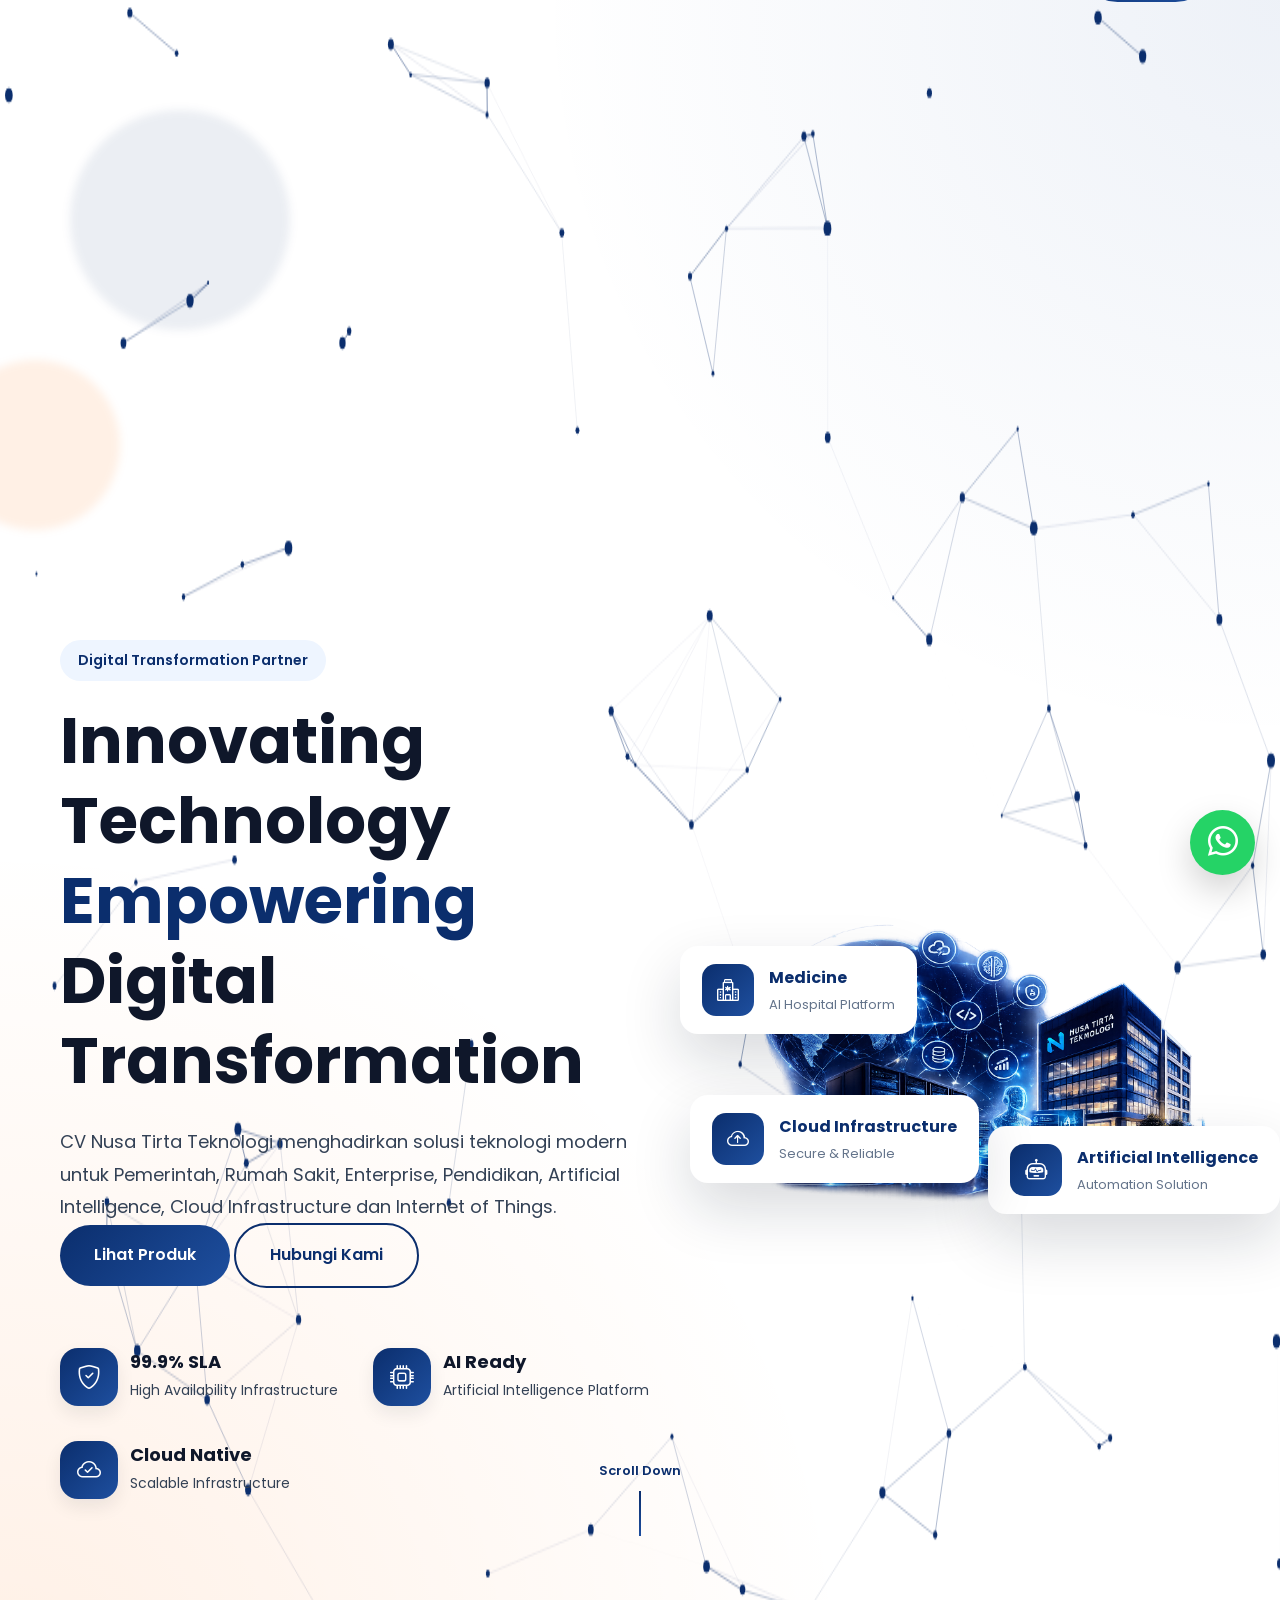
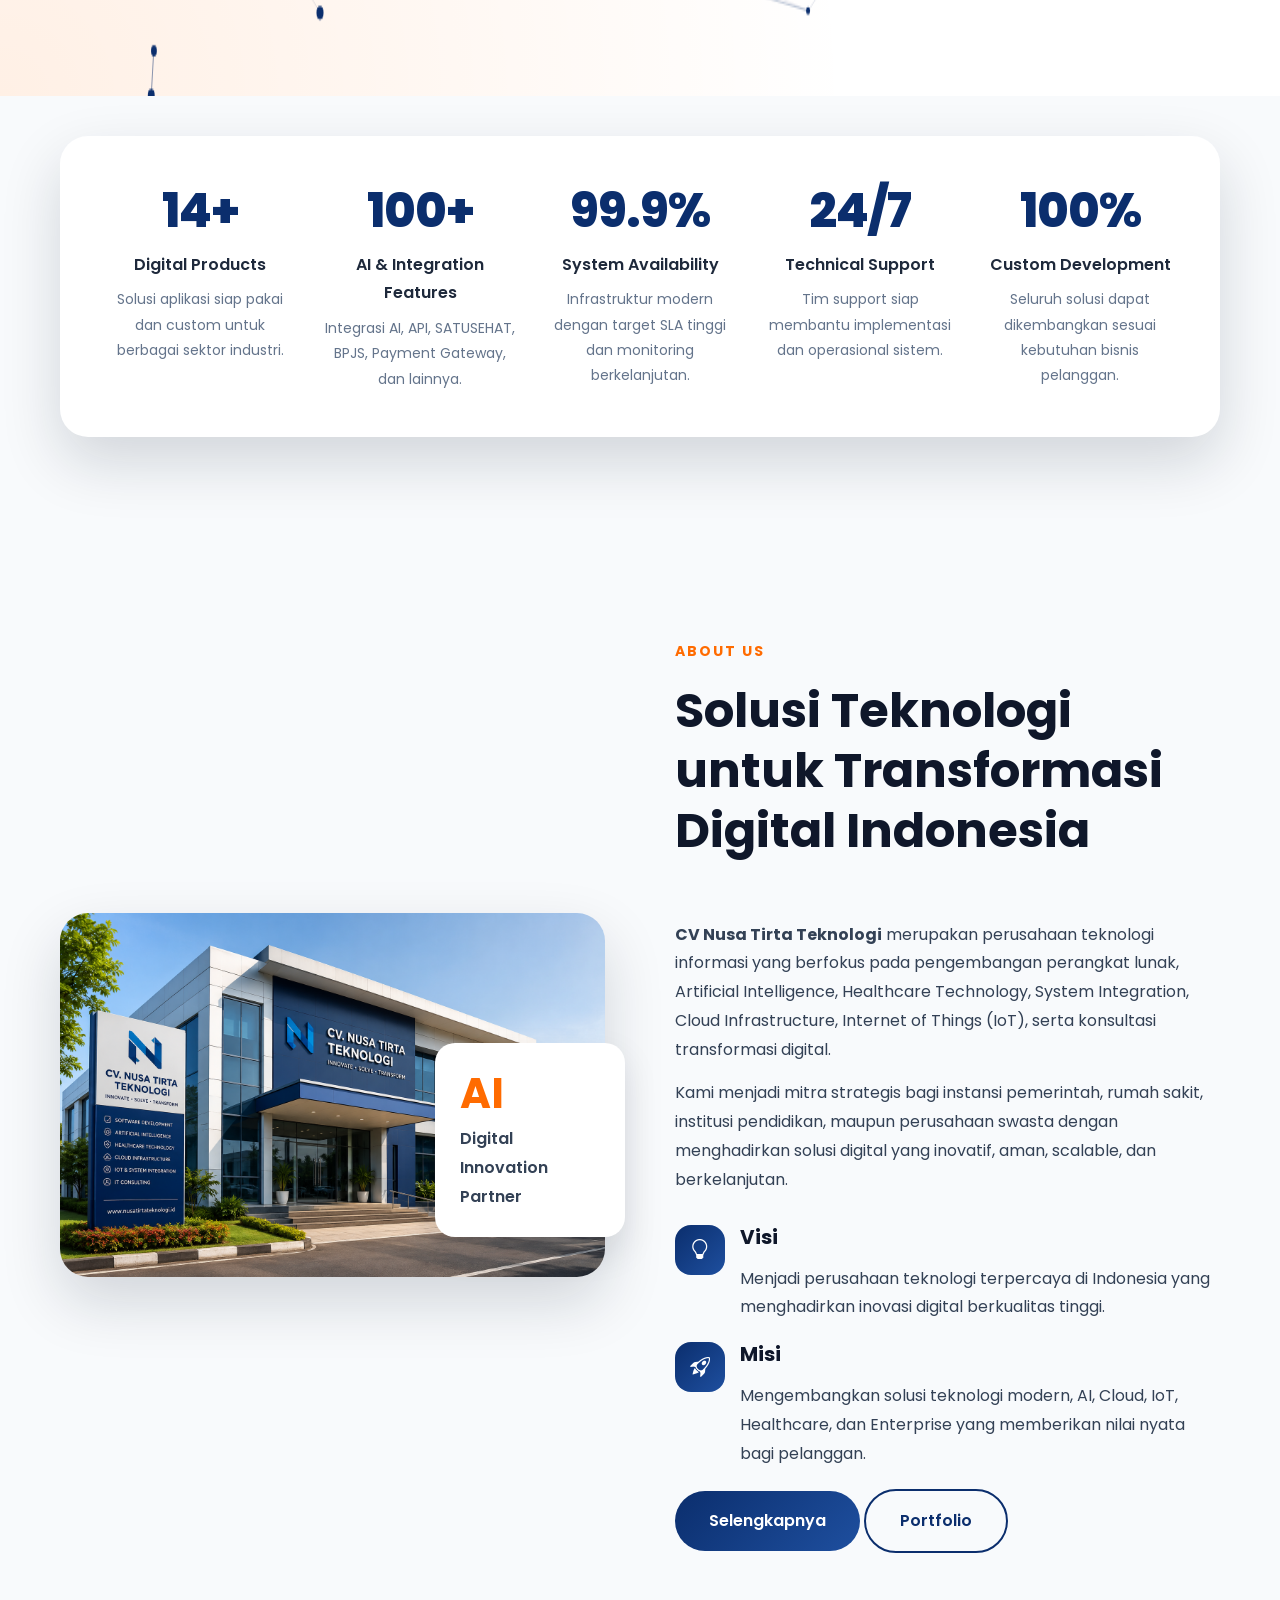
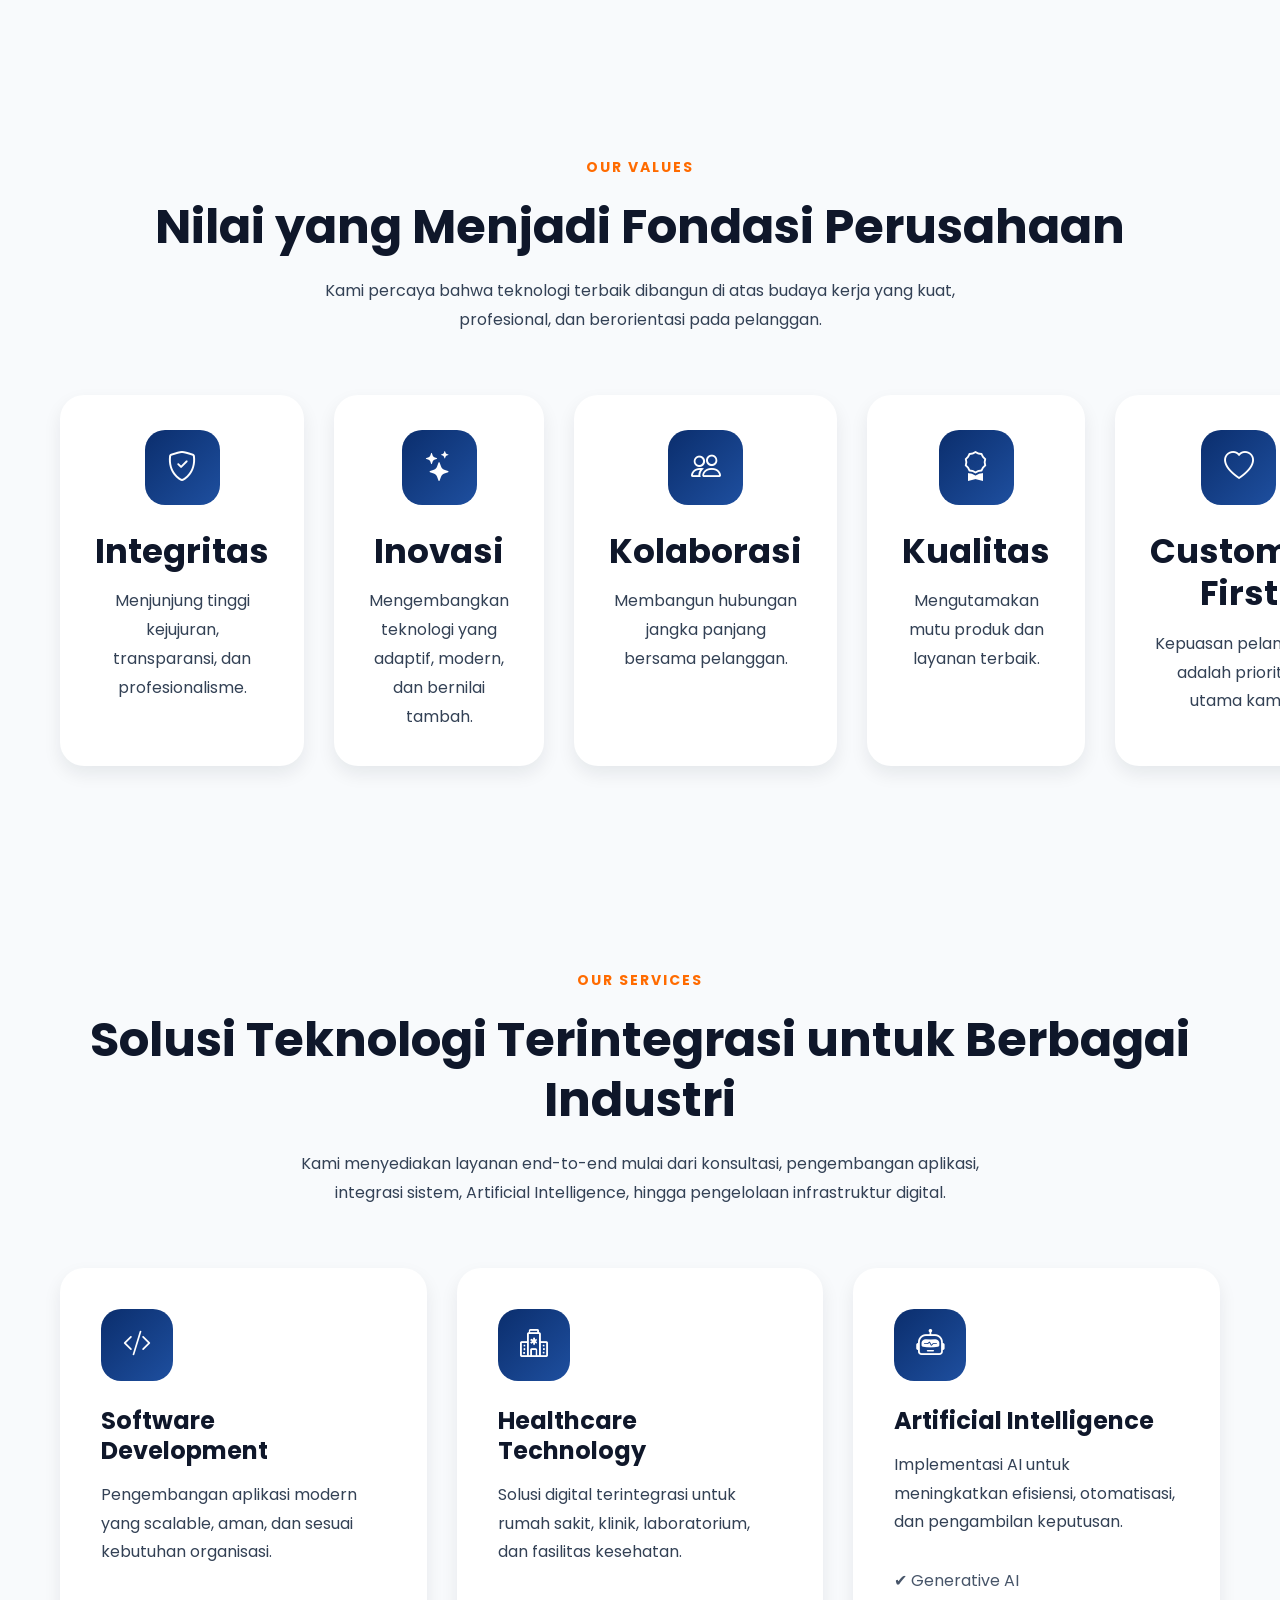
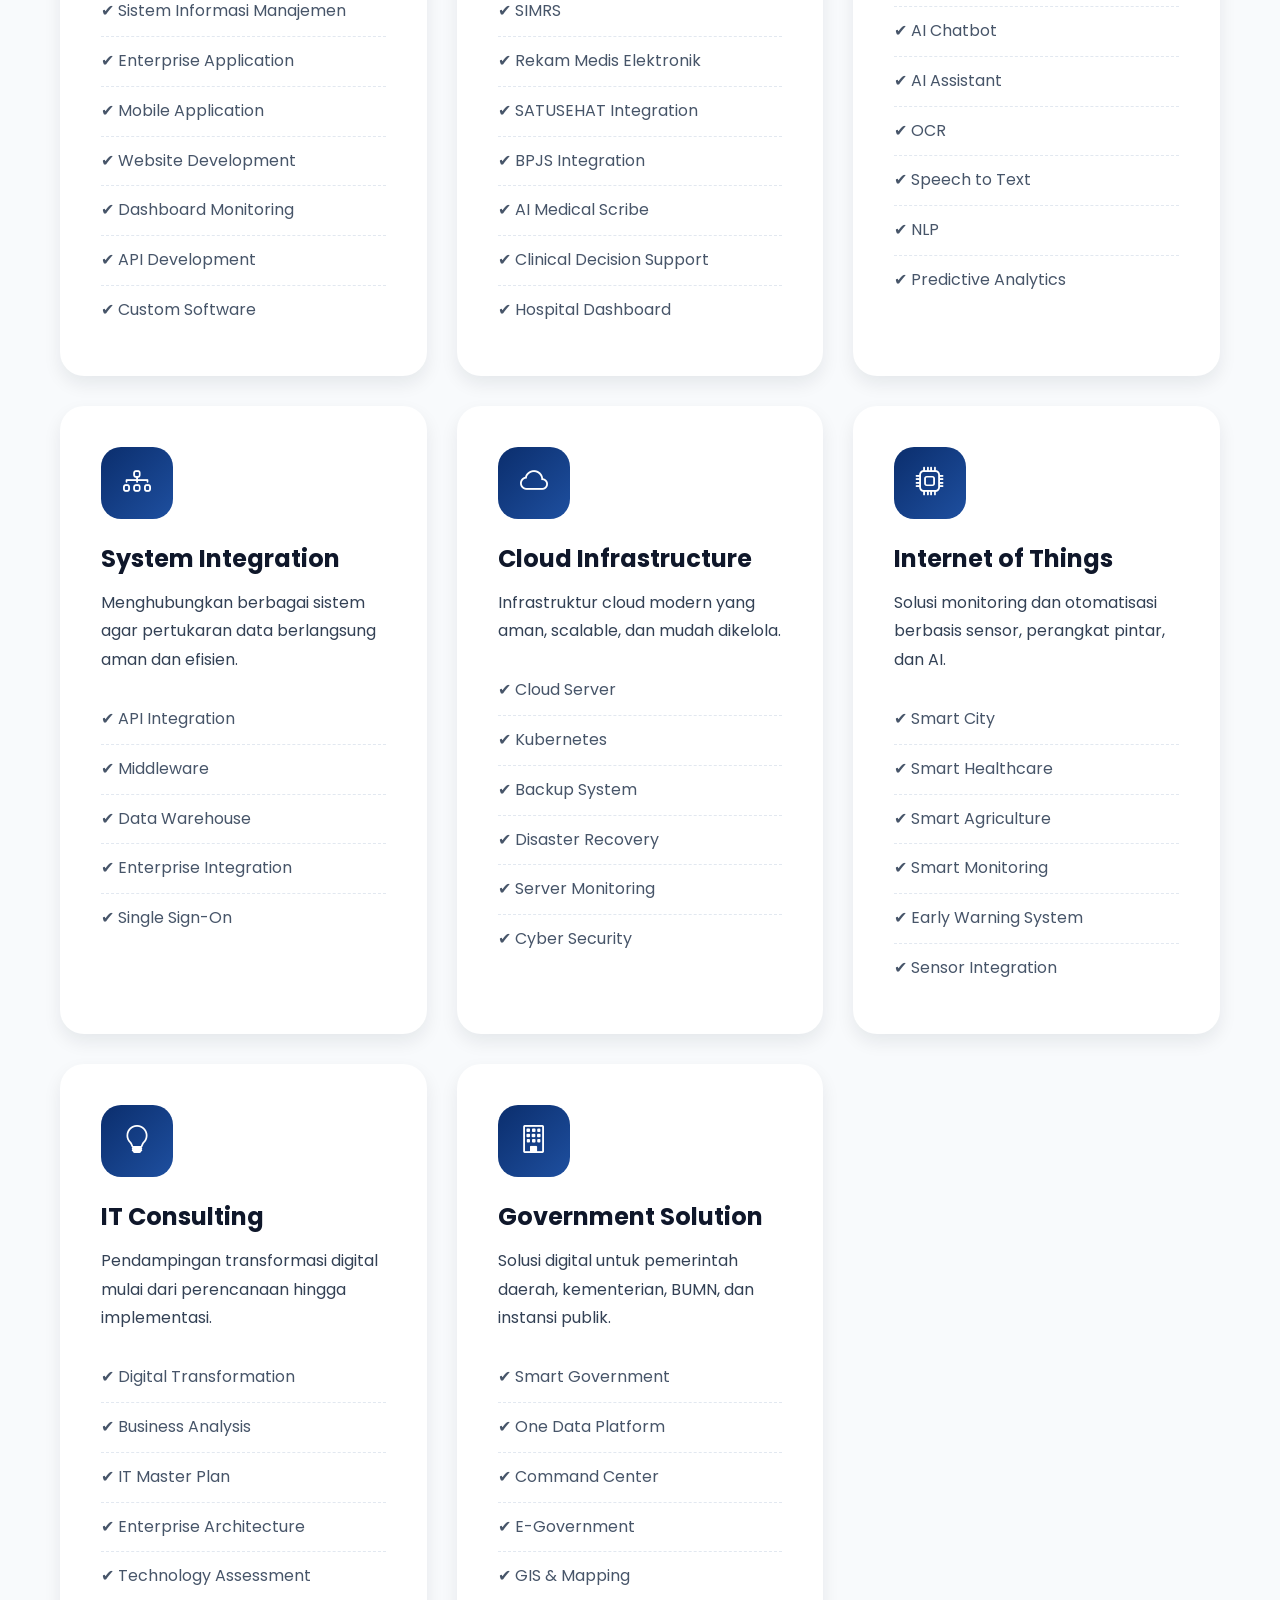
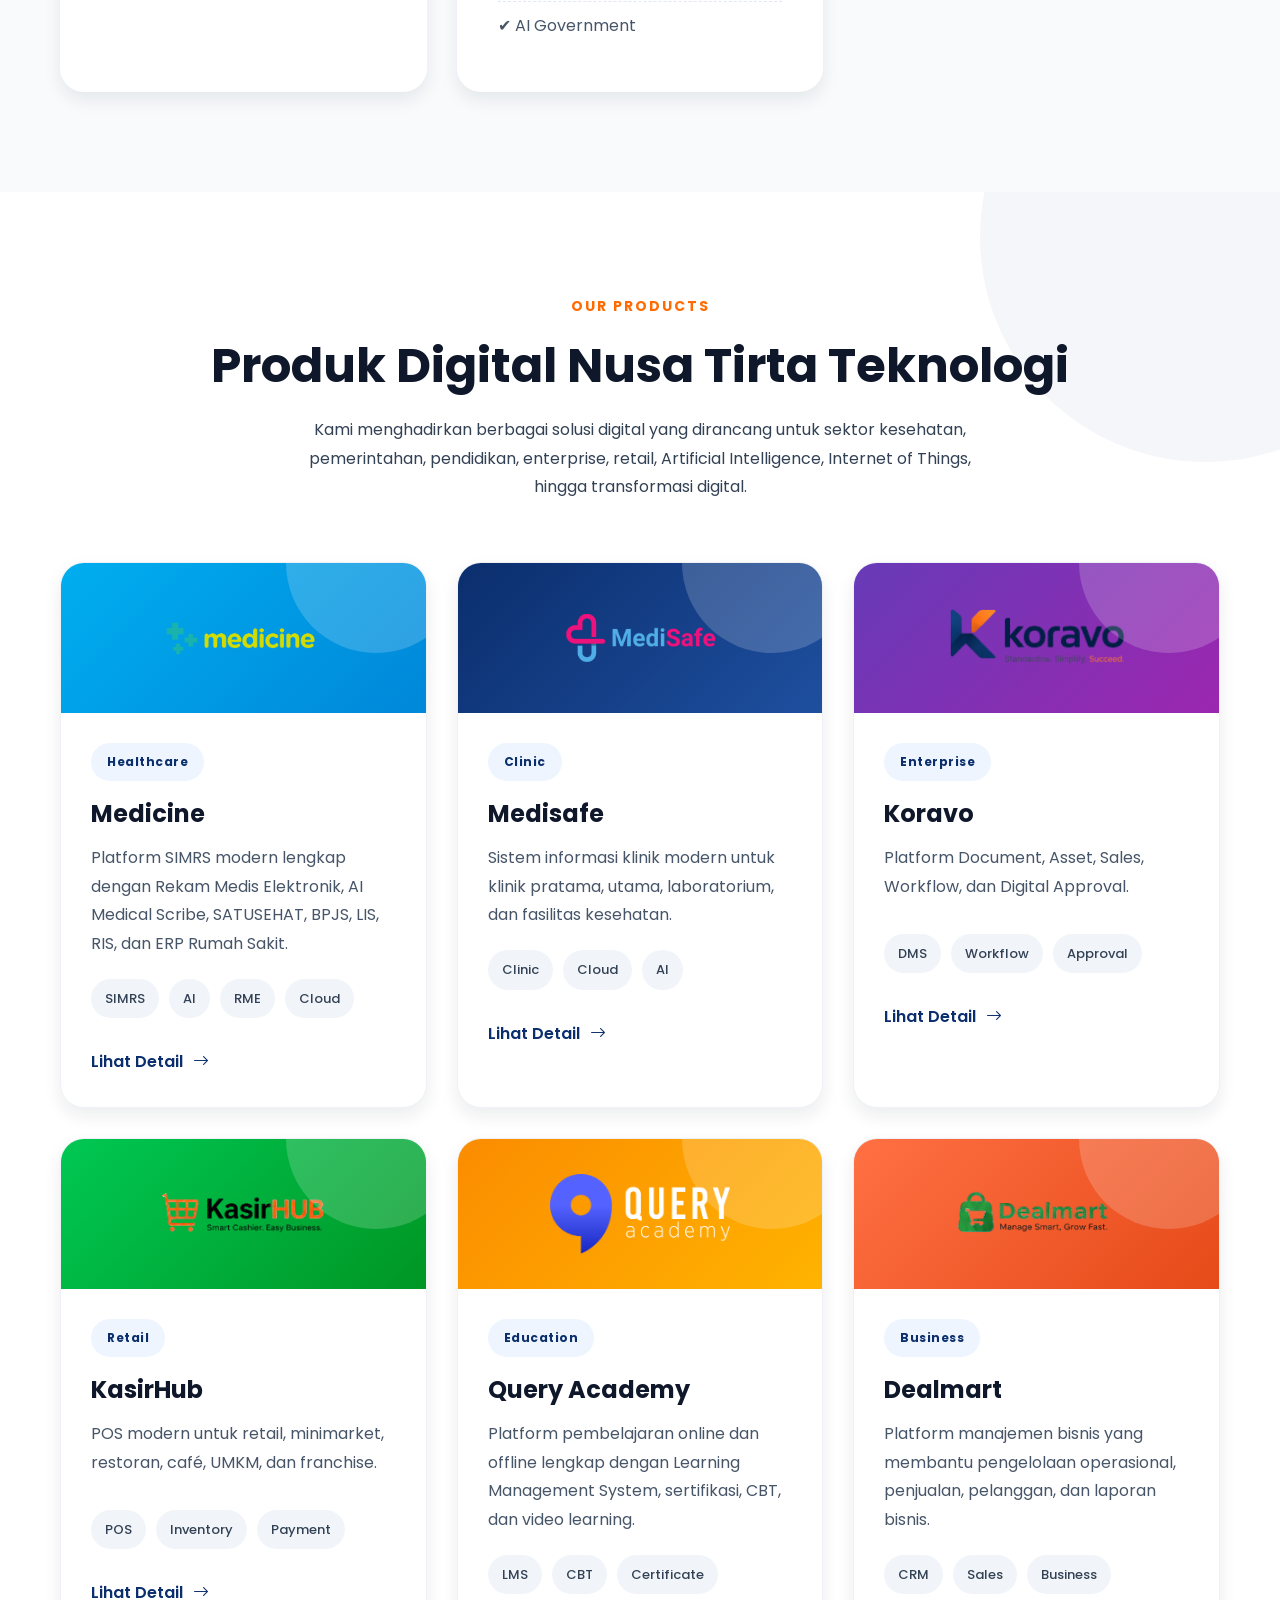
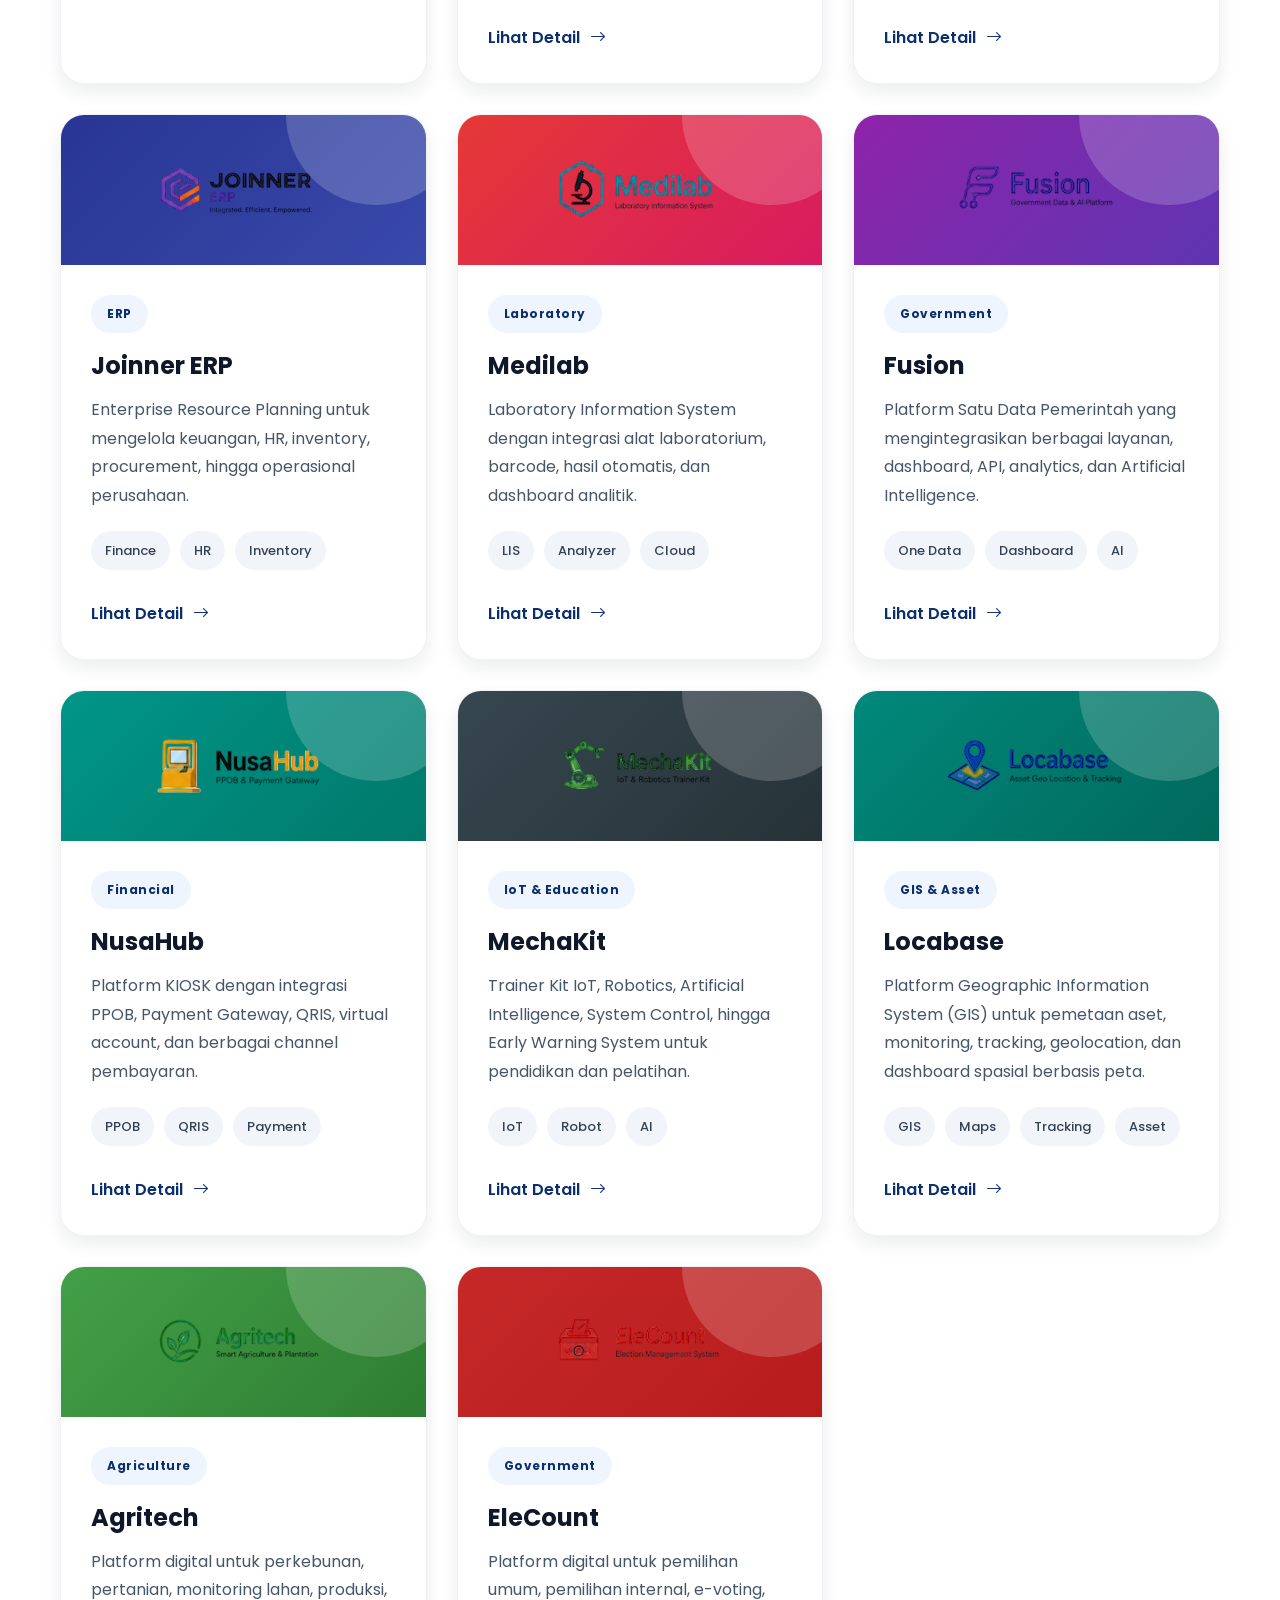
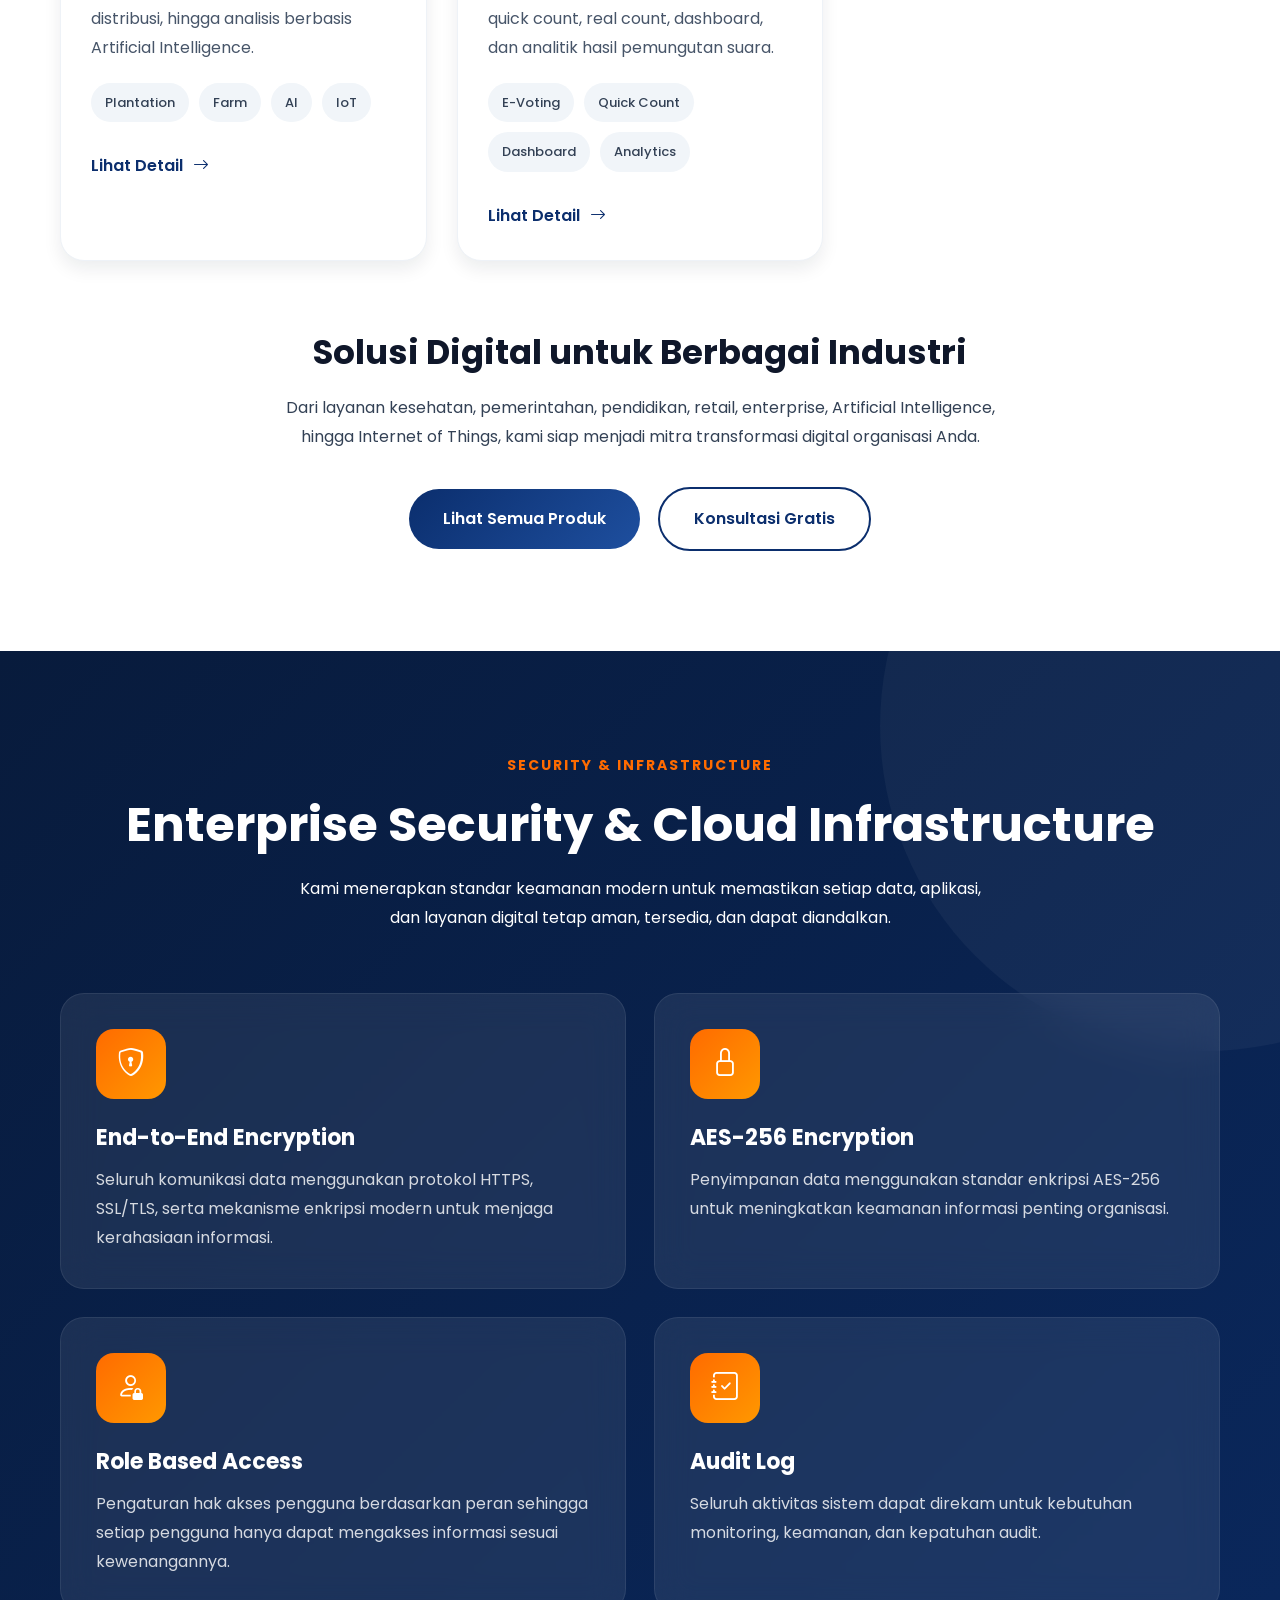
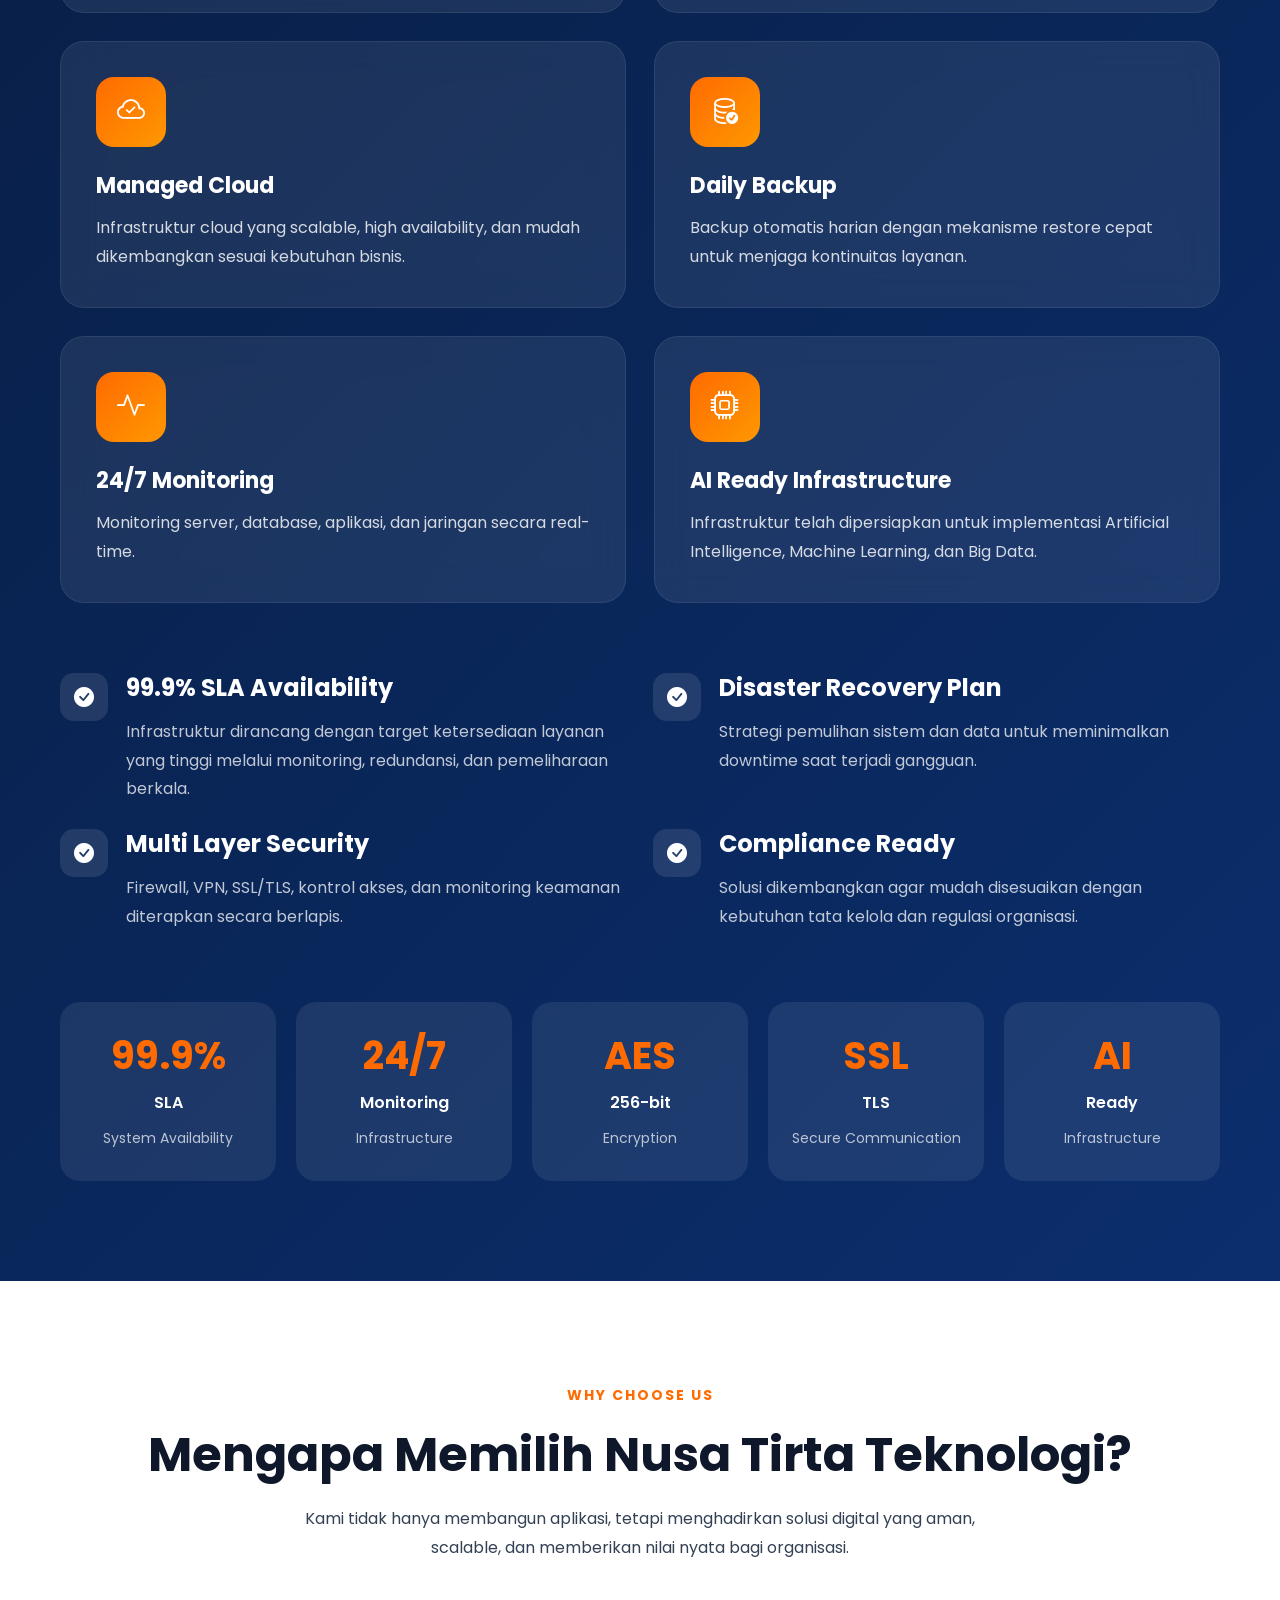
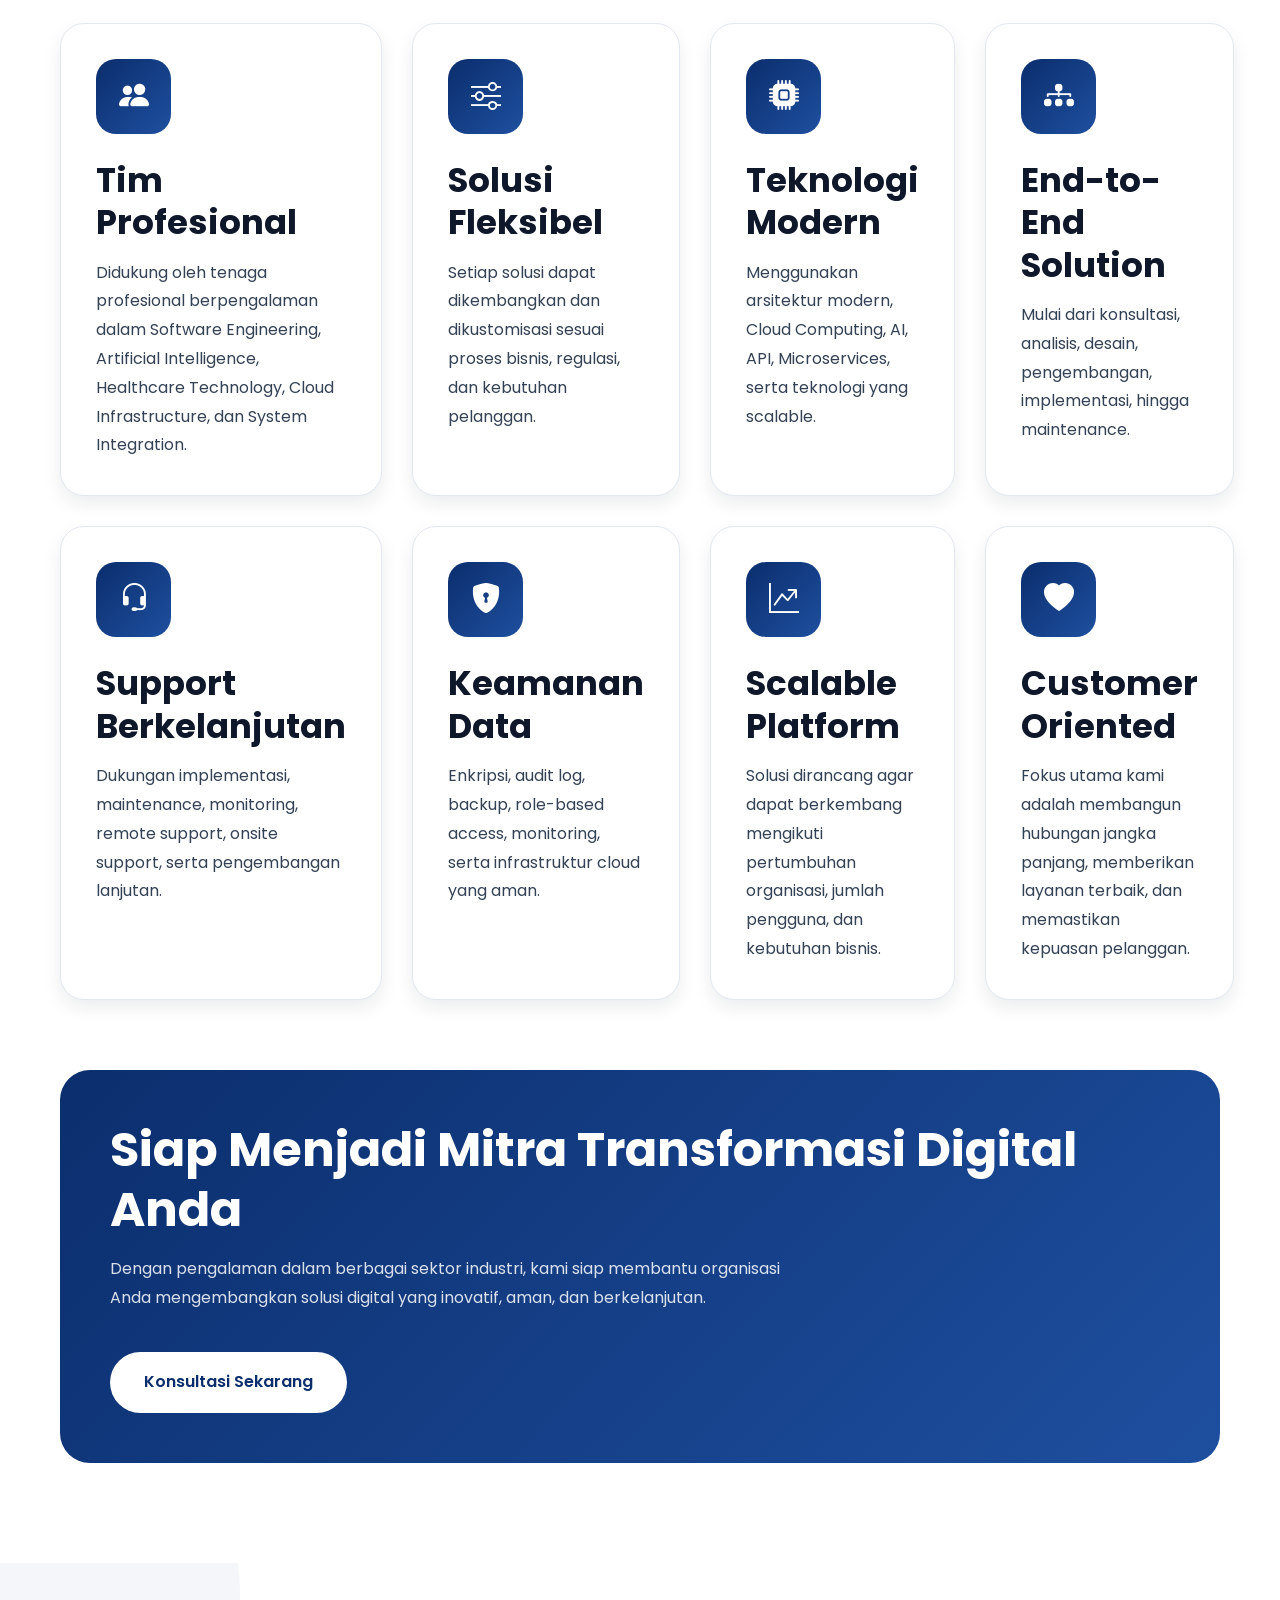
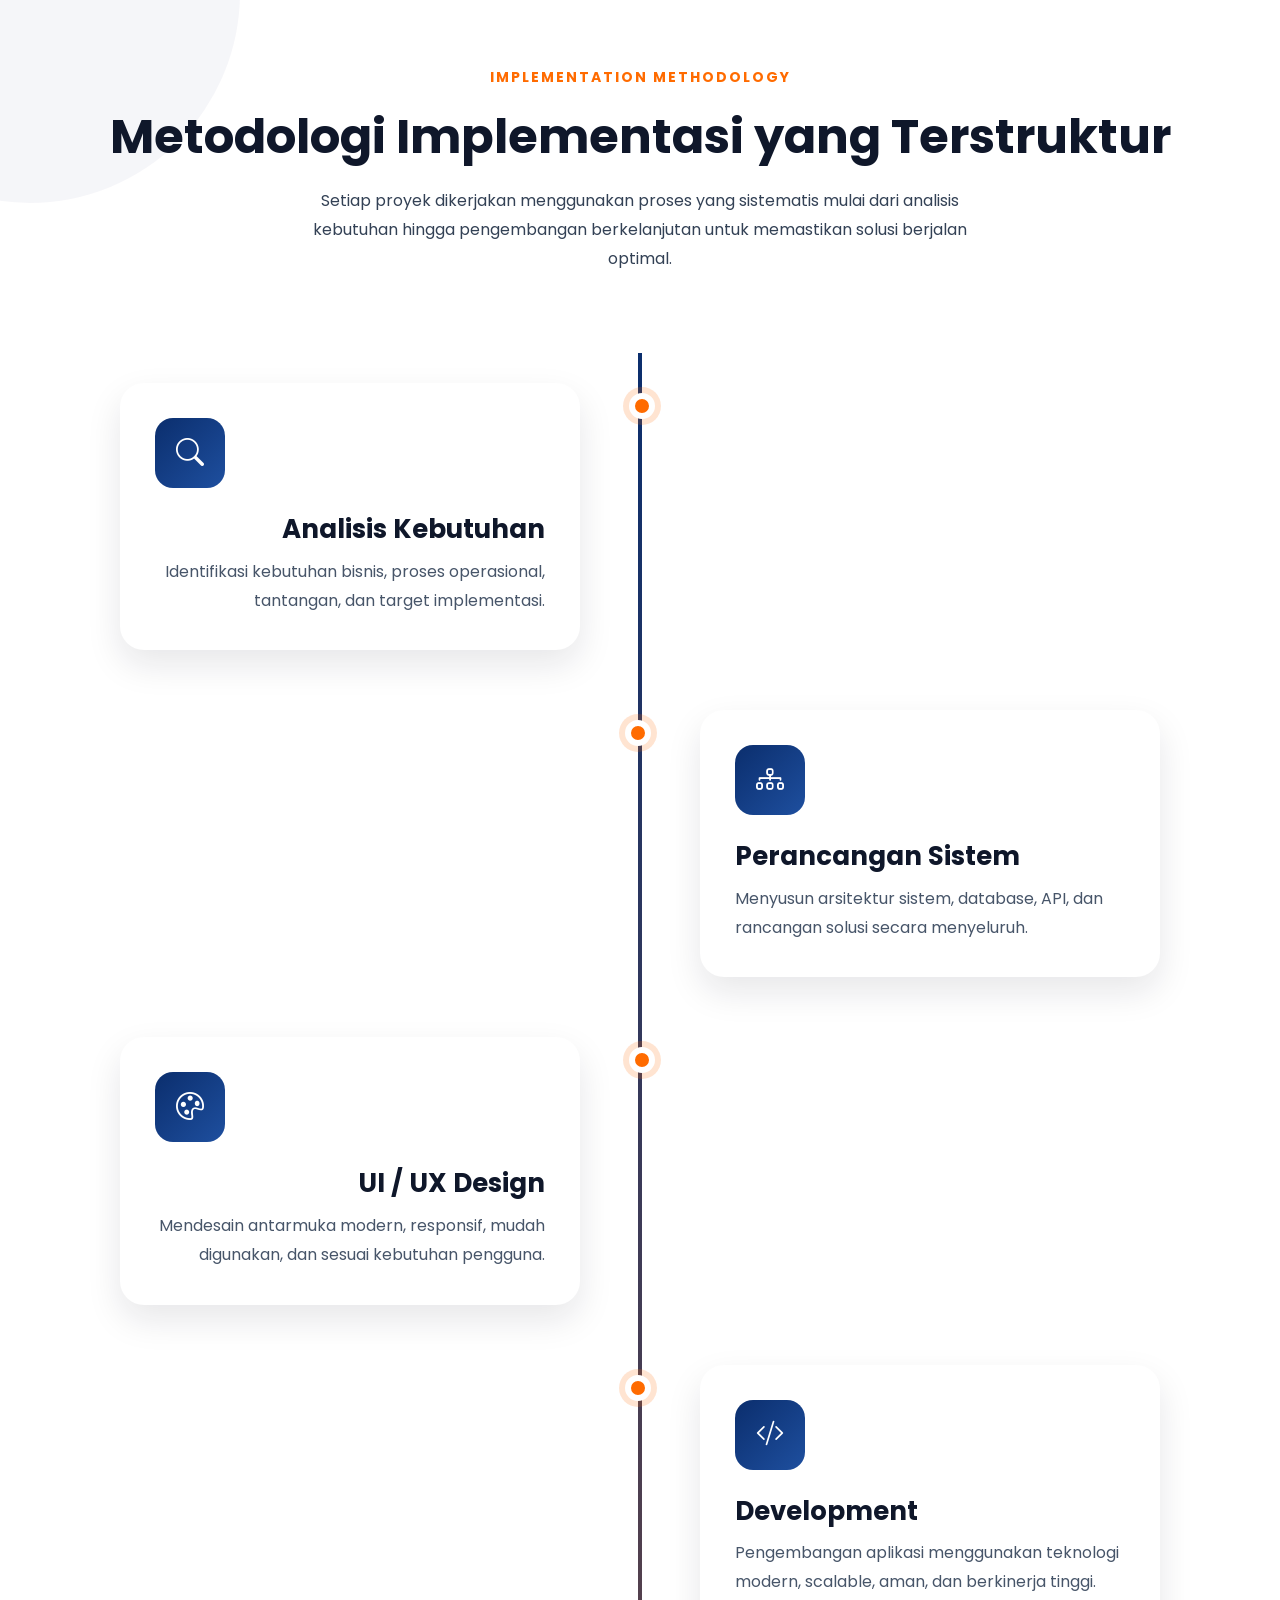
==== index.html @ 58580fde "welcome landing page" ====
<!DOCTYPE html>
<html lang="id">

<head>

    <meta charset="UTF-8">

    <meta
        name="viewport"
        content="width=device-width, initial-scale=1.0">

    <title>
        CV Nusa Tirta Teknologi | Innovating Technology, Empowering Digital Transformation
    </title>

    <meta
        name="description"
        content="CV Nusa Tirta Teknologi adalah perusahaan Software House Indonesia yang menyediakan solusi Software Development, Artificial Intelligence, Healthcare Technology, Government Solution, Cloud Infrastructure, IoT dan Digital Transformation.">

    <meta
        name="keywords"
        content="Software House Indonesia, AI, SIMRS, ERP, Website Development, Mobile App, Artificial Intelligence, SATUSEHAT, BPJS">

    <meta
        name="author"
        content="CV Nusa Tirta Teknologi">

    <link rel="icon"
        href="assets/img/logontt.png">

    <!-- Bootstrap Icons -->

    <link
        rel="stylesheet"
        href="https://cdn.jsdelivr.net/npm/bootstrap-icons@1.11.3/font/bootstrap-icons.min.css">

    <!-- CSS -->

    <link
        rel="stylesheet"
        href="assets/css/variables.css">

    <link
        rel="stylesheet"
        href="assets/css/style.css">

    <link
        rel="stylesheet"
        href="assets/css/responsive.css">

    <link
        rel="stylesheet"
        href="assets/css/animation.css">

</head>

<body>
    <!-- ======================================
LOADER
======================================= -->

<div id="loader">

    <div class="loader-wrapper">

        <img
            src="assets/img/logo.png"
            alt="Nusa Tirta Teknologi">

        <div class="loader-circle"></div>

    </div>

</div>
<!-- ======================================
HEADER
======================================= -->

<header class="header">

    <div class="container">

        <nav class="navbar">

            <a
                href="index.html"
                class="logo">

                <img
                    src="assets/img/logontt.png"
                    alt="Logo">

                <div class="logo-text">

                    <h3>Nusa Tirta Teknologi</h3>

                    <span>
                        Innovating Technology, Empowering Digital Transformation
                    </span>

                </div>

            </a>

            <ul class="nav-menu">

                <li><a href="index.html">Home</a></li>

                <li><a href="about.html">Tentang</a></li>

                <li><a href="services.html">Layanan</a></li>

                <li><a href="products.html">Produk</a></li>

                <li><a href="portfolio.html">Portfolio</a></li>

                <li><a href="legal.html">Legalitas</a></li>

                <li><a href="contact.html">Kontak</a></li>

            </ul>

            <div class="nav-action">

                <a
                    href="contact.html"
                    class="btn btn-primary">

                    Hubungi Kami

                </a>

            </div>

            <div class="menu-toggle">

                <i class="bi bi-list"></i>

            </div>

        </nav>

    </div>

</header>
<!-- ======================================
HERO
======================================= -->

<section class="hero">

    <canvas id="particles"></canvas>

    <div class="shape shape-1"></div>

    <div class="shape shape-2"></div>

    <div class="shape shape-3"></div>

    <div class="container">

        <div class="hero-wrapper">

            <!-- Left -->

            <div class="hero-content reveal">

                <span class="badge">

                    Digital Transformation Partner

                </span>

                <h1>

                    Innovating Technology

                    <span>

                        Empowering

                    </span>

                    Digital Transformation

                </h1>

                <p>

                    CV Nusa Tirta Teknologi menghadirkan solusi teknologi
                    modern untuk Pemerintah, Rumah Sakit, Enterprise,
                    Pendidikan, Artificial Intelligence,
                    Cloud Infrastructure dan Internet of Things.

                </p>

                <div class="hero-buttons">

                    <a
                        href="products.html"
                        class="btn btn-primary">

                        Lihat Produk

                    </a>

                    <a
                        href="contact.html"
                        class="btn btn-outline">

                        Hubungi Kami

                    </a>

                </div>                <div class="hero-trust">

                    <div class="trust-item">

                        <div class="trust-icon">

                            <i class="bi bi-shield-check"></i>

                        </div>

                        <div class="trust-text">

                            <h4>99.9% SLA</h4>

                            <p>High Availability Infrastructure</p>

                        </div>

                    </div>

                    <div class="trust-item">

                        <div class="trust-icon">

                            <i class="bi bi-cpu"></i>

                        </div>

                        <div class="trust-text">

                            <h4>AI Ready</h4>

                            <p>Artificial Intelligence Platform</p>

                        </div>

                    </div>

                    <div class="trust-item">

                        <div class="trust-icon">

                            <i class="bi bi-cloud-check"></i>

                        </div>

                        <div class="trust-text">

                            <h4>Cloud Native</h4>

                            <p>Scalable Infrastructure</p>

                        </div>

                    </div>

                </div>

            </div>            <!-- Right -->

            <div class="hero-image reveal delay-2">

                <img
                    src="assets/img/hero/hero.png"
                    alt="Nusa Tirta Teknologi">

                <!-- Floating Card -->

                <div class="hero-card card-1">

                    <i class="bi bi-hospital"></i>

                    <div>

                        <strong>Medicine</strong>

                        <span>AI Hospital Platform</span>

                    </div>

                </div>

                <div class="hero-card card-2">

                    <i class="bi bi-robot"></i>

                    <div>

                        <strong>Artificial Intelligence</strong>

                        <span>Automation Solution</span>

                    </div>

                </div>

                <div class="hero-card card-3">

                    <i class="bi bi-cloud-arrow-up"></i>

                    <div>

                        <strong>Cloud Infrastructure</strong>

                        <span>Secure & Reliable</span>

                    </div>

                </div>

            </div>

        </div>

    </div>    <div class="scroll-down">

        <span>

            Scroll Down

        </span>

        <div class="scroll-line"></div>

    </div>

</section>
<!-- ======================================
STATISTICS
======================================= -->

<section class="stats">

    <div class="container">

        <div class="stats-wrapper">

            <div class="stat-item reveal">

                <h2
                    data-counter="14"
                    data-suffix="+">

                    0

                </h2>

                <span>Digital Products</span>

                <p>
                    Solusi aplikasi siap pakai dan custom untuk berbagai sektor industri.
                </p>

            </div>

            <div class="stat-item reveal delay-1">

                <h2
                    data-counter="100"
                    data-suffix="+">

                    0

                </h2>

                <span>AI & Integration Features</span>

                <p>
                    Integrasi AI, API, SATUSEHAT, BPJS, Payment Gateway, dan lainnya.
                </p>

            </div>

            <div class="stat-item reveal delay-2">

                <h2
                    data-counter="99.9"
                    data-suffix="%">

                    0

                </h2>

                <span>System Availability</span>

                <p>
                    Infrastruktur modern dengan target SLA tinggi dan monitoring berkelanjutan.
                </p>

            </div>

            <div class="stat-item reveal delay-3">

                <h2
                    data-counter="24"
                    data-suffix="/7">

                    0

                </h2>

                <span>Technical Support</span>

                <p>
                    Tim support siap membantu implementasi dan operasional sistem.
                </p>

            </div>

            <div class="stat-item reveal delay-4">

                <h2
                    data-counter="100"
                    data-suffix="%">

                    0

                </h2>

                <span>Custom Development</span>

                <p>
                    Seluruh solusi dapat dikembangkan sesuai kebutuhan bisnis pelanggan.
                </p>

            </div>

        </div>

    </div>

</section>
<!-- ======================================
ABOUT
======================================= -->

<section
    class="about"
    id="about">

    <div class="container">

        <div class="about-wrapper">

            <!-- ======================
                IMAGE
            ======================= -->

            <div class="about-image reveal">

                <img
                    src="assets/img/office/company.png"
                    alt="CV Nusa Tirta Teknologi">

                <div class="experience-box">

                    <h2>

                        AI

                    </h2>

                    <span>

                        Digital Innovation
                        Partner

                    </span>

                </div>

            </div>

            <!-- ======================
                CONTENT
            ======================= -->

            <div class="about-content reveal delay-2">

                <div class="section-title">

                    <span>

                        ABOUT US

                    </span>

                    <h2>

                        Solusi Teknologi
                        untuk Transformasi
                        Digital Indonesia

                    </h2>

                </div>

                <p>

                    <strong>CV Nusa Tirta Teknologi</strong>
                    merupakan perusahaan teknologi informasi
                    yang berfokus pada pengembangan perangkat
                    lunak, Artificial Intelligence,
                    Healthcare Technology,
                    System Integration,
                    Cloud Infrastructure,
                    Internet of Things (IoT),
                    serta konsultasi transformasi digital.

                </p>

                <p>

                    Kami menjadi mitra strategis bagi
                    instansi pemerintah,
                    rumah sakit,
                    institusi pendidikan,
                    maupun perusahaan swasta
                    dengan menghadirkan solusi
                    digital yang inovatif,
                    aman,
                    scalable,
                    dan berkelanjutan.

                </p>

                <ul>

                    <li>

                        <div class="about-icon">

                            <i class="bi bi-lightbulb"></i>

                        </div>

                        <div class="about-text">

                            <h4>

                                Visi

                            </h4>

                            <p>

                                Menjadi perusahaan teknologi
                                terpercaya di Indonesia yang
                                menghadirkan inovasi digital
                                berkualitas tinggi.

                            </p>

                        </div>

                    </li>

                    <li>

                        <div class="about-icon">

                            <i class="bi bi-rocket-takeoff"></i>

                        </div>

                        <div class="about-text">

                            <h4>

                                Misi

                            </h4>

                            <p>

                                Mengembangkan solusi teknologi
                                modern,
                                AI,
                                Cloud,
                                IoT,
                                Healthcare,
                                dan Enterprise
                                yang memberikan nilai nyata
                                bagi pelanggan.

                            </p>

                        </div>

                    </li>

                </ul>

                <div class="hero-buttons">

                    <a
                        href="about.html"
                        class="btn btn-primary">

                        Selengkapnya

                    </a>

                    <a
                        href="portfolio.html"
                        class="btn btn-outline">

                        Portfolio

                    </a>

                </div>

            </div>

        </div>

    </div>

</section>
<!-- ======================================
VALUES
======================================= -->

<section class="values">

    <div class="container">

        <div class="section-title text-center">

            <span>

                OUR VALUES

            </span>

            <h2>

                Nilai yang Menjadi
                Fondasi Perusahaan

            </h2>

            <p>

                Kami percaya bahwa teknologi terbaik
                dibangun di atas budaya kerja yang kuat,
                profesional,
                dan berorientasi pada pelanggan.

            </p>

        </div>

        <div class="grid grid-5">

            <div class="value-card reveal">

                <div class="value-icon">

                    <i class="bi bi-shield-check"></i>

                </div>

                <h3>

                    Integritas

                </h3>

                <p>

                    Menjunjung tinggi
                    kejujuran,
                    transparansi,
                    dan profesionalisme.

                </p>

            </div>

            <div class="value-card reveal delay-1">

                <div class="value-icon">

                    <i class="bi bi-stars"></i>

                </div>

                <h3>

                    Inovasi

                </h3>

                <p>

                    Mengembangkan teknologi
                    yang adaptif,
                    modern,
                    dan bernilai tambah.

                </p>

            </div>

            <div class="value-card reveal delay-2">

                <div class="value-icon">

                    <i class="bi bi-people"></i>

                </div>

                <h3>

                    Kolaborasi

                </h3>

                <p>

                    Membangun hubungan
                    jangka panjang
                    bersama pelanggan.

                </p>

            </div>

            <div class="value-card reveal delay-3">

                <div class="value-icon">

                    <i class="bi bi-award"></i>

                </div>

                <h3>

                    Kualitas

                </h3>

                <p>

                    Mengutamakan mutu
                    produk dan layanan
                    terbaik.

                </p>

            </div>

            <div class="value-card reveal delay-4">

                <div class="value-icon">

                    <i class="bi bi-heart"></i>

                </div>

                <h3>

                    Customer First

                </h3>

                <p>

                    Kepuasan pelanggan
                    adalah prioritas utama
                    kami.

                </p>

            </div>

        </div>

    </div>

</section>
<!-- ======================================
SERVICES
======================================= -->

<section
    class="services"
    id="services">

    <div class="container">

        <div class="section-title text-center reveal">

            <span>

                OUR SERVICES

            </span>

            <h2>

                Solusi Teknologi Terintegrasi
                untuk Berbagai Industri

            </h2>

            <p>

                Kami menyediakan layanan end-to-end mulai dari
                konsultasi, pengembangan aplikasi, integrasi sistem,
                Artificial Intelligence, hingga pengelolaan
                infrastruktur digital.

            </p>

        </div>

        <div class="services-grid">
                        <div class="service-card reveal">

                <div class="service-icon">

                    <i class="bi bi-code-slash"></i>

                </div>

                <h3>

                    Software Development

                </h3>

                <p>

                    Pengembangan aplikasi modern yang scalable,
                    aman, dan sesuai kebutuhan organisasi.

                </p>

                <ul>

                    <li>✔ Sistem Informasi Manajemen</li>

                    <li>✔ Enterprise Application</li>

                    <li>✔ Mobile Application</li>

                    <li>✔ Website Development</li>

                    <li>✔ Dashboard Monitoring</li>

                    <li>✔ API Development</li>

                    <li>✔ Custom Software</li>

                </ul>

            </div>            <div class="service-card reveal delay-1">

                <div class="service-icon">

                    <i class="bi bi-hospital"></i>

                </div>

                <h3>

                    Healthcare Technology

                </h3>

                <p>

                    Solusi digital terintegrasi untuk rumah sakit,
                    klinik, laboratorium, dan fasilitas kesehatan.

                </p>

                <ul>

                    <li>✔ SIMRS</li>

                    <li>✔ Rekam Medis Elektronik</li>

                    <li>✔ SATUSEHAT Integration</li>

                    <li>✔ BPJS Integration</li>

                    <li>✔ AI Medical Scribe</li>

                    <li>✔ Clinical Decision Support</li>

                    <li>✔ Hospital Dashboard</li>

                </ul>

            </div>            <div class="service-card reveal delay-2">

                <div class="service-icon">

                    <i class="bi bi-robot"></i>

                </div>

                <h3>

                    Artificial Intelligence

                </h3>

                <p>

                    Implementasi AI untuk meningkatkan efisiensi,
                    otomatisasi, dan pengambilan keputusan.

                </p>

                <ul>

                    <li>✔ Generative AI</li>

                    <li>✔ AI Chatbot</li>

                    <li>✔ AI Assistant</li>

                    <li>✔ OCR</li>

                    <li>✔ Speech to Text</li>

                    <li>✔ NLP</li>

                    <li>✔ Predictive Analytics</li>

                </ul>

            </div>            <div class="service-card reveal">

                <div class="service-icon">

                    <i class="bi bi-diagram-3"></i>

                </div>

                <h3>

                    System Integration

                </h3>

                <p>

                    Menghubungkan berbagai sistem agar pertukaran
                    data berlangsung aman dan efisien.

                </p>

                <ul>

                    <li>✔ API Integration</li>

                    <li>✔ Middleware</li>

                    <li>✔ Data Warehouse</li>

                    <li>✔ Enterprise Integration</li>

                    <li>✔ Single Sign-On</li>

                </ul>

            </div>            <div class="service-card reveal delay-1">

                <div class="service-icon">

                    <i class="bi bi-cloud"></i>

                </div>

                <h3>

                    Cloud Infrastructure

                </h3>

                <p>

                    Infrastruktur cloud modern yang aman,
                    scalable, dan mudah dikelola.

                </p>

                <ul>

                    <li>✔ Cloud Server</li>

                    <li>✔ Kubernetes</li>

                    <li>✔ Backup System</li>

                    <li>✔ Disaster Recovery</li>

                    <li>✔ Server Monitoring</li>

                    <li>✔ Cyber Security</li>

                </ul>

            </div>            <div class="service-card reveal delay-2">

                <div class="service-icon">

                    <i class="bi bi-cpu"></i>

                </div>

                <h3>

                    Internet of Things

                </h3>

                <p>

                    Solusi monitoring dan otomatisasi berbasis
                    sensor, perangkat pintar, dan AI.

                </p>

                <ul>

                    <li>✔ Smart City</li>

                    <li>✔ Smart Healthcare</li>

                    <li>✔ Smart Agriculture</li>

                    <li>✔ Smart Monitoring</li>

                    <li>✔ Early Warning System</li>

                    <li>✔ Sensor Integration</li>

                </ul>

            </div>            <div class="service-card reveal">

                <div class="service-icon">

                    <i class="bi bi-lightbulb"></i>

                </div>

                <h3>

                    IT Consulting

                </h3>

                <p>

                    Pendampingan transformasi digital mulai dari
                    perencanaan hingga implementasi.

                </p>

                <ul>

                    <li>✔ Digital Transformation</li>

                    <li>✔ Business Analysis</li>

                    <li>✔ IT Master Plan</li>

                    <li>✔ Enterprise Architecture</li>

                    <li>✔ Technology Assessment</li>

                </ul>

            </div>            <div class="service-card reveal delay-1">

                <div class="service-icon">

                    <i class="bi bi-building"></i>

                </div>

                <h3>

                    Government Solution

                </h3>

                <p>

                    Solusi digital untuk pemerintah daerah,
                    kementerian, BUMN, dan instansi publik.

                </p>

                <ul>

                    <li>✔ Smart Government</li>

                    <li>✔ One Data Platform</li>

                    <li>✔ Command Center</li>

                    <li>✔ E-Government</li>

                    <li>✔ GIS & Mapping</li>

                    <li>✔ AI Government</li>

                </ul>

            </div>

        </div>

    </div>

</section><!-- ======================================
PRODUCTS
======================================= -->

<section
    class="products"
    id="products">

    <div class="container">

        <div class="section-title text-center reveal">

            <span>

                OUR PRODUCTS

            </span>

            <h2>

                Produk Digital
                Nusa Tirta Teknologi

            </h2>

            <p>

                Kami menghadirkan berbagai solusi digital yang
                dirancang untuk sektor kesehatan, pemerintahan,
                pendidikan, enterprise, retail, Artificial Intelligence,
                Internet of Things, hingga transformasi digital.

            </p>

        </div>

        <div class="products-grid">            <div class="product-card reveal">

                <div class="product-header medicine">

                    <img
                        src="assets/img/products/medicine.png" 
                        alt="Medicine">

                </div>

                <div class="product-body">

                    <span class="product-category">

                        Healthcare

                    </span>

                    <h3>

                        Medicine

                    </h3>

                    <p>

                        Platform SIMRS modern lengkap dengan
                        Rekam Medis Elektronik,
                        AI Medical Scribe,
                        SATUSEHAT,
                        BPJS,
                        LIS,
                        RIS,
                        dan ERP Rumah Sakit.

                    </p>

                    <div class="product-feature">

                        <span>SIMRS</span>
                        <span>AI</span>
                        <span>RME</span>
                        <span>Cloud</span>

                    </div>

                    <div class="product-footer">

                        <a
                            href="product-detail.html?id=medicine"
                            class="learn-more">

                            Lihat Detail

                            <i class="bi bi-arrow-right"></i>

                        </a>

                    </div>

                </div>

            </div>            <div class="product-card reveal delay-1">

                <div class="product-header medisafe">

                    <img src="assets/img/products/medisafe.png">

                </div>

                <div class="product-body">

                    <span class="product-category">

                        Clinic

                    </span>

                    <h3>

                        Medisafe

                    </h3>

                    <p>

                        Sistem informasi klinik modern untuk
                        klinik pratama,
                        utama,
                        laboratorium,
                        dan fasilitas kesehatan.

                    </p>

                    <div class="product-feature">

                        <span>Clinic</span>

                        <span>Cloud</span>

                        <span>AI</span>

                    </div>

                    <div class="product-footer">

                        <a
                        href="product-detail.html?id=medisafe"
                        class="learn-more">

                        Lihat Detail

                        <i class="bi bi-arrow-right"></i>

                        </a>

                    </div>

                </div>

            </div>            <div class="product-card reveal delay-2">

                <div class="product-header koravo">

                    <img src="assets/img/products/koravo.png">

                </div>

                <div class="product-body">

                    <span class="product-category">

                        Enterprise

                    </span>

                    <h3>

                        Koravo

                    </h3>

                    <p>

                        Platform Document,
                        Asset,
                        Sales,
                        Workflow,
                        dan Digital Approval.

                    </p>

                    <div class="product-feature">

                        <span>DMS</span>

                        <span>Workflow</span>

                        <span>Approval</span>

                    </div>

                    <div class="product-footer">

                        <a href="product-detail.html?id=koravo"

                        class="learn-more">

                        Lihat Detail

                        <i class="bi bi-arrow-right"></i>

                        </a>

                    </div>

                </div>

            </div>            <div class="product-card reveal delay-3">

                <div class="product-header kasirhub">

                    <img src="assets/img/products/kasirhub.png">

                </div>

                <div class="product-body">

                    <span class="product-category">

                        Retail

                    </span>

                    <h3>

                        KasirHub

                    </h3>

                    <p>

                        POS modern untuk retail,
                        minimarket,
                        restoran,
                        café,
                        UMKM,
                        dan franchise.

                    </p>

                    <div class="product-feature">

                        <span>POS</span>

                        <span>Inventory</span>

                        <span>Payment</span>

                    </div>

                    <div class="product-footer">

                        <a href="product-detail.html?id=kasirhub"

                        class="learn-more">

                        Lihat Detail

                        <i class="bi bi-arrow-right"></i>

                        </a>

                    </div>

                </div>

            </div><div class="product-card reveal">

    <div class="product-header query">

        <img src="assets/img/products/query-academy.png" alt="Query Academy">

    </div>

    <div class="product-body">

        <span class="product-category">

            Education

        </span>

        <h3>

            Query Academy

        </h3>

        <p>

            Platform pembelajaran online dan offline lengkap
            dengan Learning Management System,
            sertifikasi,
            CBT,
            dan video learning.

        </p>

        <div class="product-feature">

            <span>LMS</span>

            <span>CBT</span>

            <span>Certificate</span>

        </div>

        <div class="product-footer">

            <a href="product-detail.html?id=queryacademy"

            class="learn-more">

            Lihat Detail

            <i class="bi bi-arrow-right"></i>

            </a>

        </div>

    </div>

</div><div class="product-card reveal delay-1">

    <div class="product-header dealmart">

        <img src="assets/img/products/dealmart.png" alt="Dealmart">

    </div>

    <div class="product-body">

        <span class="product-category">

            Business

        </span>

        <h3>

            Dealmart

        </h3>

        <p>

            Platform manajemen bisnis yang membantu
            pengelolaan operasional,
            penjualan,
            pelanggan,
            dan laporan bisnis.

        </p>

        <div class="product-feature">

            <span>CRM</span>

            <span>Sales</span>

            <span>Business</span>

        </div>

        <div class="product-footer">

            <a href="product-detail.html?id=dealmart"

            class="learn-more">

            Lihat Detail

            <i class="bi bi-arrow-right"></i>

            </a>

        </div>

    </div>

</div><div class="product-card reveal delay-2">

    <div class="product-header joinner">

        <img src="assets/img/products/joinner-erp.png" alt="Joinner ERP">

    </div>

    <div class="product-body">

        <span class="product-category">

            ERP

        </span>

        <h3>

            Joinner ERP

        </h3>

        <p>

            Enterprise Resource Planning
            untuk mengelola keuangan,
            HR,
            inventory,
            procurement,
            hingga operasional perusahaan.

        </p>

        <div class="product-feature">

            <span>Finance</span>

            <span>HR</span>

            <span>Inventory</span>

        </div>

        <div class="product-footer">

            <a href="product-detail.html?id=joinner"

            class="learn-more">

            Lihat Detail

            <i class="bi bi-arrow-right"></i>

            </a>

        </div>

    </div>

</div><div class="product-card reveal delay-3">

    <div class="product-header medilab">

        <img src="assets/img/products/medilab.png" alt="Medilab">

    </div>

    <div class="product-body">

        <span class="product-category">

            Laboratory

        </span>

        <h3>

            Medilab

        </h3>

        <p>

            Laboratory Information System
            dengan integrasi alat laboratorium,
            barcode,
            hasil otomatis,
            dan dashboard analitik.

        </p>

        <div class="product-feature">

            <span>LIS</span>

            <span>Analyzer</span>

            <span>Cloud</span>

        </div>

        <div class="product-footer">

            <a href="product-detail.html?id=medilab"

            class="learn-more">

            Lihat Detail

            <i class="bi bi-arrow-right"></i>

            </a>

        </div>

    </div>

</div><div class="product-card reveal">

    <div class="product-header fusion">

        <img src="assets/img/products/fusion.png" alt="Fusion">

    </div>

    <div class="product-body">

        <span class="product-category">

            Government

        </span>

        <h3>

            Fusion

        </h3>

        <p>

            Platform Satu Data Pemerintah
            yang mengintegrasikan berbagai layanan,
            dashboard, API,
            analytics,
            dan Artificial Intelligence.

        </p>

        <div class="product-feature">

            <span>One Data</span>

            <span>Dashboard</span>

            <span>AI</span>

        </div>

        <div class="product-footer">

            <a href="product-detail.html?id=fusion"

            class="learn-more">

            Lihat Detail

            <i class="bi bi-arrow-right"></i>

            </a>

        </div>

    </div>

</div><div class="product-card reveal delay-1">

    <div class="product-header nusahub">

        <img src="assets/img/products/nusahub.png" alt="NusaHub">

    </div>

    <div class="product-body">

        <span class="product-category">

            Financial

        </span>

        <h3>

            NusaHub

        </h3>

        <p>

            Platform KIOSK dengan integrasi PPOB,
            Payment Gateway,
            QRIS,
            virtual account,
            dan berbagai channel pembayaran.

        </p>

        <div class="product-feature">

            <span>PPOB</span>

            <span>QRIS</span>

            <span>Payment</span>

        </div>

        <div class="product-footer">

            <a href="product-detail.html?id=nusahub"

            class="learn-more">

            Lihat Detail

            <i class="bi bi-arrow-right"></i>

            </a>

        </div>

    </div>

</div><div class="product-card reveal delay-2">

    <div class="product-header mechakit">

        <img src="assets/img/products/mechakit.png" alt="MechaKit">

    </div>

    <div class="product-body">

        <span class="product-category">

            IoT & Education

        </span>

        <h3>

            MechaKit

        </h3>

        <p>

            Trainer Kit IoT,
            Robotics,
            Artificial Intelligence,
            System Control,
            hingga Early Warning System
            untuk pendidikan dan pelatihan.

        </p>

        <div class="product-feature">

            <span>IoT</span>

            <span>Robot</span>

            <span>AI</span>

        </div>

        <div class="product-footer">

            <a href="product-detail.html?id=mechakit"

            class="learn-more">

            Lihat Detail

            <i class="bi bi-arrow-right"></i>

            </a>

        </div>

    </div>

</div><div class="product-card reveal delay-3">

    <div class="product-header locabase">

        <img src="assets/img/products/locabase.png" alt="Locabase">

    </div>

    <div class="product-body">

        <span class="product-category">

            GIS & Asset

        </span>

        <h3>

            Locabase

        </h3>

        <p>

            Platform Geographic Information System (GIS)
            untuk pemetaan aset,
            monitoring,
            tracking,
            geolocation,
            dan dashboard spasial berbasis peta.

        </p>

        <div class="product-feature">

            <span>GIS</span>

            <span>Maps</span>

            <span>Tracking</span>

            <span>Asset</span>

        </div>

        <div class="product-footer">

            <a
                href="product-detail.html?id=locabase"
                class="learn-more">

                Lihat Detail

                <i class="bi bi-arrow-right"></i>

            </a>

        </div>

    </div>

</div><div class="product-card reveal">

    <div class="product-header agritech">

        <img src="assets/img/products/agritech.png" alt="Agritech">

    </div>

    <div class="product-body">

        <span class="product-category">

            Agriculture

        </span>

        <h3>

            Agritech

        </h3>

        <p>

            Platform digital untuk
            perkebunan,
            pertanian,
            monitoring lahan,
            produksi,
            distribusi,
            hingga analisis berbasis Artificial Intelligence.

        </p>

        <div class="product-feature">

            <span>Plantation</span>

            <span>Farm</span>

            <span>AI</span>

            <span>IoT</span>

        </div>

        <div class="product-footer">

            <a
                href="product-detail.html?id=agritech"
                class="learn-more">

                Lihat Detail

                <i class="bi bi-arrow-right"></i>

            </a>

        </div>

    </div>

</div><div class="product-card reveal delay-1">

    <div class="product-header elecount">

        <img src="assets/img/products/elecount.png" alt="EleCount">

    </div>

    <div class="product-body">

        <span class="product-category">

            Government

        </span>

        <h3>

            EleCount

        </h3>

        <p>

            Platform digital untuk
            pemilihan umum,
            pemilihan internal,
            e-voting,
            quick count,
            real count,
            dashboard,
            dan analitik hasil pemungutan suara.

        </p>

        <div class="product-feature">

            <span>E-Voting</span>

            <span>Quick Count</span>

            <span>Dashboard</span>

            <span>Analytics</span>

        </div>

        <div class="product-footer">

            <a
                href="product-detail.html?id=elecount"
                class="learn-more">

                Lihat Detail

                <i class="bi bi-arrow-right"></i>

            </a>

        </div>

    </div>

</div>        </div>

        <!-- ======================
            PRODUCT CTA
        ======================= -->

        <div class="product-bottom reveal">

            <h3>

                Solusi Digital untuk Berbagai Industri

            </h3>

            <p>

                Dari layanan kesehatan,
                pemerintahan,
                pendidikan,
                retail,
                enterprise,
                Artificial Intelligence,
                hingga Internet of Things,
                kami siap menjadi mitra transformasi digital organisasi Anda.

            </p>

            <div class="hero-buttons">

                <a
                    href="products.html"
                    class="btn btn-primary">

                    Lihat Semua Produk

                </a>

                <a
                    href="contact.html"
                    class="btn btn-outline">

                    Konsultasi Gratis

                </a>

            </div>

        </div>

    </div>

</section>
<!-- ======================================
SECURITY
======================================= -->

<section
    class="security"
    id="security">

    <div class="container">

        <div class="section-title text-center reveal">

            <span>

                SECURITY & INFRASTRUCTURE

            </span>

            <h2>

                Enterprise Security
                & Cloud Infrastructure

            </h2>

            <p>

                Kami menerapkan standar keamanan modern
                untuk memastikan setiap data,
                aplikasi,
                dan layanan digital tetap aman,
                tersedia,
                dan dapat diandalkan.

            </p>

        </div>

        <div class="security-grid">
            <div class="security-card reveal">

    <div class="security-icon">

        <i class="bi bi-shield-lock"></i>

    </div>

    <h3>

        End-to-End Encryption

    </h3>

    <p>

        Seluruh komunikasi data
        menggunakan protokol HTTPS,
        SSL/TLS,
        serta mekanisme enkripsi modern
        untuk menjaga kerahasiaan informasi.

    </p>

</div>
<div class="security-card reveal delay-1">

    <div class="security-icon">

        <i class="bi bi-lock"></i>

    </div>

    <h3>

        AES-256 Encryption

    </h3>

    <p>

        Penyimpanan data menggunakan
        standar enkripsi AES-256
        untuk meningkatkan keamanan
        informasi penting organisasi.

    </p>

</div><div class="security-card reveal delay-2">

    <div class="security-icon">

        <i class="bi bi-person-lock"></i>

    </div>

    <h3>

        Role Based Access

    </h3>

    <p>

        Pengaturan hak akses pengguna
        berdasarkan peran sehingga
        setiap pengguna hanya dapat
        mengakses informasi sesuai kewenangannya.

    </p>

</div><div class="security-card reveal delay-3">

    <div class="security-icon">

        <i class="bi bi-journal-check"></i>

    </div>

    <h3>

        Audit Log

    </h3>

    <p>

        Seluruh aktivitas sistem
        dapat direkam untuk
        kebutuhan monitoring,
        keamanan,
        dan kepatuhan audit.

    </p>

</div><div class="security-card reveal">

    <div class="security-icon">

        <i class="bi bi-cloud-check"></i>

    </div>

    <h3>

        Managed Cloud

    </h3>

    <p>

        Infrastruktur cloud yang
        scalable,
        high availability,
        dan mudah dikembangkan
        sesuai kebutuhan bisnis.

    </p>

</div><div class="security-card reveal delay-1">

    <div class="security-icon">

        <i class="bi bi-database-check"></i>

    </div>

    <h3>

        Daily Backup

    </h3>

    <p>

        Backup otomatis harian
        dengan mekanisme restore
        cepat untuk menjaga
        kontinuitas layanan.

    </p>

</div><div class="security-card reveal delay-2">

    <div class="security-icon">

        <i class="bi bi-activity"></i>

    </div>

    <h3>

        24/7 Monitoring

    </h3>

    <p>

        Monitoring server,
        database,
        aplikasi,
        dan jaringan secara
        real-time.

    </p>

</div><div class="security-card reveal delay-3">

    <div class="security-icon">

        <i class="bi bi-cpu"></i>

    </div>

    <h3>

        AI Ready Infrastructure

    </h3>

    <p>

        Infrastruktur telah
        dipersiapkan untuk
        implementasi Artificial Intelligence,
        Machine Learning,
        dan Big Data.

    </p>

</div>

</div><div class="security-list">

    <div class="security-item reveal">

        <i class="bi bi-check-circle-fill"></i>

        <div>

            <h4>

                99.9% SLA Availability

            </h4>

            <p>

                Infrastruktur dirancang dengan target ketersediaan layanan yang tinggi melalui monitoring, redundansi, dan pemeliharaan berkala.

            </p>

        </div>

    </div>

    <div class="security-item reveal delay-1">

        <i class="bi bi-check-circle-fill"></i>

        <div>

            <h4>

                Disaster Recovery Plan

            </h4>

            <p>

                Strategi pemulihan sistem dan data untuk meminimalkan downtime saat terjadi gangguan.

            </p>

        </div>

    </div>

    <div class="security-item reveal delay-2">

        <i class="bi bi-check-circle-fill"></i>

        <div>

            <h4>

                Multi Layer Security

            </h4>

            <p>

                Firewall, VPN, SSL/TLS, kontrol akses, dan monitoring keamanan diterapkan secara berlapis.

            </p>

        </div>

    </div>

    <div class="security-item reveal delay-3">

        <i class="bi bi-check-circle-fill"></i>

        <div>

            <h4>

                Compliance Ready

            </h4>

            <p>

                Solusi dikembangkan agar mudah disesuaikan dengan kebutuhan tata kelola dan regulasi organisasi.

            </p>

        </div>

    </div>

</div><div class="security-badge">

    <div class="badge-security">

        <h2>99.9%</h2>

        <span>SLA</span>

        <p>System Availability</p>

    </div>

    <div class="badge-security">

        <h2>24/7</h2>

        <span>Monitoring</span>

        <p>Infrastructure</p>

    </div>

    <div class="badge-security">

        <h2>AES</h2>

        <span>256-bit</span>

        <p>Encryption</p>

    </div>

    <div class="badge-security">

        <h2>SSL</h2>

        <span>TLS</span>

        <p>Secure Communication</p>

    </div>

    <div class="badge-security">

        <h2>AI</h2>

        <span>Ready</span>

        <p>Infrastructure</p>

    </div>

</div>

</div>

</section>
<!-- ======================================
WHY CHOOSE US
======================================= -->

<section
    class="why-us"
    id="why-us">

    <div class="container">

        <div class="section-title text-center reveal">

            <span>

                WHY CHOOSE US

            </span>

            <h2>

                Mengapa Memilih
                Nusa Tirta Teknologi?

            </h2>

            <p>

                Kami tidak hanya membangun aplikasi,
                tetapi menghadirkan solusi digital
                yang aman, scalable,
                dan memberikan nilai nyata
                bagi organisasi.

            </p>

        </div>

        <div class="why-grid"><div class="why-card reveal">

    <div class="why-icon">

        <i class="bi bi-people-fill"></i>

    </div>

    <h3>

        Tim Profesional

    </h3>

    <p>

        Didukung oleh tenaga profesional
        berpengalaman dalam Software Engineering,
        Artificial Intelligence,
        Healthcare Technology,
        Cloud Infrastructure,
        dan System Integration.

    </p>

</div><div class="why-card reveal delay-1">

    <div class="why-icon">

        <i class="bi bi-sliders"></i>

    </div>

    <h3>

        Solusi Fleksibel

    </h3>

    <p>

        Setiap solusi dapat dikembangkan
        dan dikustomisasi sesuai
        proses bisnis,
        regulasi,
        dan kebutuhan pelanggan.

    </p>

</div><div class="why-card reveal delay-2">

    <div class="why-icon">

        <i class="bi bi-cpu-fill"></i>

    </div>

    <h3>

        Teknologi Modern

    </h3>

    <p>

        Menggunakan arsitektur modern,
        Cloud Computing,
        AI,
        API,
        Microservices,
        serta teknologi yang scalable.

    </p>

</div><div class="why-card reveal delay-3">

    <div class="why-icon">

        <i class="bi bi-diagram-3-fill"></i>

    </div>

    <h3>

        End-to-End Solution

    </h3>

    <p>

        Mulai dari konsultasi,
        analisis,
        desain,
        pengembangan,
        implementasi,
        hingga maintenance.

    </p>

</div><div class="why-card reveal">

    <div class="why-icon">

        <i class="bi bi-headset"></i>

    </div>

    <h3>

        Support Berkelanjutan

    </h3>

    <p>

        Dukungan implementasi,
        maintenance,
        monitoring,
        remote support,
        onsite support,
        serta pengembangan lanjutan.

    </p>

</div><div class="why-card reveal delay-1">

    <div class="why-icon">

        <i class="bi bi-shield-lock-fill"></i>

    </div>

    <h3>

        Keamanan Data

    </h3>

    <p>

        Enkripsi,
        audit log,
        backup,
        role-based access,
        monitoring,
        serta infrastruktur cloud
        yang aman.

    </p>

</div><div class="why-card reveal delay-2">

    <div class="why-icon">

        <i class="bi bi-graph-up-arrow"></i>

    </div>

    <h3>

        Scalable Platform

    </h3>

    <p>

        Solusi dirancang agar dapat
        berkembang mengikuti
        pertumbuhan organisasi,
        jumlah pengguna,
        dan kebutuhan bisnis.

    </p>

</div><div class="why-card reveal delay-3">

    <div class="why-icon">

        <i class="bi bi-heart-fill"></i>

    </div>

    <h3>

        Customer Oriented

    </h3>

    <p>

        Fokus utama kami adalah
        membangun hubungan jangka panjang,
        memberikan layanan terbaik,
        dan memastikan kepuasan pelanggan.

    </p>

</div>

</div><div class="why-bottom reveal">

    <div class="why-left">

        <h2>

            Siap Menjadi Mitra
            Transformasi Digital Anda

        </h2>

        <p>

            Dengan pengalaman dalam berbagai sektor industri,
            kami siap membantu organisasi Anda
            mengembangkan solusi digital yang inovatif,
            aman,
            dan berkelanjutan.

        </p>

    </div>

    <div class="why-right">

        <a
            href="contact.html"
            class="btn btn-primary">

            Konsultasi Sekarang

        </a>

    </div>

</div>

</div>

</section>
<!-- ======================================
IMPLEMENTATION
======================================= -->

<section
    class="implementation"
    id="implementation">

    <div class="container">

        <div class="section-title text-center reveal">

            <span>

                IMPLEMENTATION METHODOLOGY

            </span>

            <h2>

                Metodologi Implementasi
                yang Terstruktur

            </h2>

            <p>

                Setiap proyek dikerjakan menggunakan proses yang sistematis
                mulai dari analisis kebutuhan hingga pengembangan berkelanjutan
                untuk memastikan solusi berjalan optimal.

            </p>

        </div>

        <div class="timeline"><div class="timeline-item reveal">

    <div class="timeline-dot"></div>

    <div class="timeline-card">

        <div class="timeline-icon">

            <i class="bi bi-search"></i>

        </div>

        <h3>Analisis Kebutuhan</h3>

        <p>

            Identifikasi kebutuhan bisnis,
            proses operasional,
            tantangan,
            dan target implementasi.

        </p>

    </div>

</div><div class="timeline-item reveal delay-1">

    <div class="timeline-dot"></div>

    <div class="timeline-card">

        <div class="timeline-icon">

            <i class="bi bi-diagram-3"></i>

        </div>

        <h3>Perancangan Sistem</h3>

        <p>

            Menyusun arsitektur sistem,
            database,
            API,
            dan rancangan solusi secara menyeluruh.

        </p>

    </div>

</div><div class="timeline-item reveal delay-2">

    <div class="timeline-dot"></div>

    <div class="timeline-card">

        <div class="timeline-icon">

            <i class="bi bi-palette"></i>

        </div>

        <h3>UI / UX Design</h3>

        <p>

            Mendesain antarmuka modern,
            responsif,
            mudah digunakan,
            dan sesuai kebutuhan pengguna.

        </p>

    </div>

</div><div class="timeline-item reveal delay-3">

    <div class="timeline-dot"></div>

    <div class="timeline-card">

        <div class="timeline-icon">

            <i class="bi bi-code-slash"></i>

        </div>

        <h3>Development</h3>

        <p>

            Pengembangan aplikasi menggunakan
            teknologi modern,
            scalable,
            aman,
            dan berkinerja tinggi.

        </p>

    </div>

</div><div class="timeline-item reveal">

    <div class="timeline-dot"></div>

    <div class="timeline-card">

        <div class="timeline-icon">

            <i class="bi bi-plug"></i>

        </div>

        <h3>System Integration</h3>

        <p>

            Integrasi API,
            SATUSEHAT,
            BPJS,
            Payment Gateway,
            ERP,
            maupun sistem pihak ketiga.

        </p>

    </div>

</div><div class="timeline-item reveal delay-1">

    <div class="timeline-dot"></div>

    <div class="timeline-card">

        <div class="timeline-icon">

            <i class="bi bi-bug"></i>

        </div>

        <h3>Testing & QA</h3>

        <p>

            Functional Test,
            Integration Test,
            Performance Test,
            Security Test,
            dan User Acceptance Test.

        </p>

    </div>

</div><div class="timeline-item reveal delay-2">

    <div class="timeline-dot"></div>

    <div class="timeline-card">

        <div class="timeline-icon">

            <i class="bi bi-cloud-upload"></i>

        </div>

        <h3>Deployment</h3>

        <p>

            Implementasi aplikasi
            ke server production,
            cloud,
            maupun infrastruktur pelanggan.

        </p>

    </div>

</div><div class="timeline-item reveal delay-3">

    <div class="timeline-dot"></div>

    <div class="timeline-card">

        <div class="timeline-icon">

            <i class="bi bi-arrow-repeat"></i>

        </div>

        <h3>Migrasi Data</h3>

        <p>

            Pemindahan data lama
            secara aman,
            tervalidasi,
            dan terdokumentasi.

        </p>

    </div>

</div><div class="timeline-item reveal">

    <div class="timeline-dot"></div>

    <div class="timeline-card">

        <div class="timeline-icon">

            <i class="bi bi-mortarboard"></i>

        </div>

        <h3>Pelatihan Pengguna</h3>

        <p>

            Pelatihan administrator,
            operator,
            dan end-user
            beserta dokumentasi penggunaan.

        </p>

    </div>

</div><div class="timeline-item reveal delay-1">

    <div class="timeline-dot"></div>

    <div class="timeline-card">

        <div class="timeline-icon">

            <i class="bi bi-rocket-takeoff"></i>

        </div>

        <h3>Go Live</h3>

        <p>

            Sistem mulai digunakan
            secara penuh
            dengan pendampingan
            tim implementasi.

        </p>

    </div>

</div><div class="timeline-item reveal delay-2">

    <div class="timeline-dot"></div>

    <div class="timeline-card">

        <div class="timeline-icon">

            <i class="bi bi-activity"></i>

        </div>

        <h3>Monitoring</h3>

        <p>

            Monitoring performa sistem,
            server,
            database,
            dan aktivitas pengguna.

        </p>

    </div>

</div><div class="timeline-item reveal delay-3">

    <div class="timeline-dot"></div>

    <div class="timeline-card">

        <div class="timeline-icon">

            <i class="bi bi-tools"></i>

        </div>

        <h3>Maintenance</h3>

        <p>

            Corrective,
            Preventive,
            Adaptive,
            dan Perfective Maintenance
            sesuai SLA.

        </p>

    </div>

</div><div class="timeline-item reveal">

    <div class="timeline-dot"></div>

    <div class="timeline-card">

        <div class="timeline-icon">

            <i class="bi bi-graph-up-arrow"></i>

        </div>

        <h3>Continuous Improvement</h3>

        <p>

            Pengembangan fitur baru,
            evaluasi performa,
            dan peningkatan sistem
            secara berkelanjutan.

        </p>

    </div>

</div>

</div><div class="support">

    <div class="support-wrapper">

        <div class="support-card">

            <i class="bi bi-headset"></i>

            <h4>Remote Support</h4>

            <p>Dukungan teknis jarak jauh.</p>

        </div>

        <div class="support-card">

            <i class="bi bi-building"></i>

            <h4>Onsite Support</h4>

            <p>Pendampingan langsung di lokasi.</p>

        </div>

        <div class="support-card">

            <i class="bi bi-arrow-repeat"></i>

            <h4>System Maintenance</h4>

            <p>Pemeliharaan sistem berkala.</p>

        </div>

        <div class="support-card">

            <i class="bi bi-cloud-check"></i>

            <h4>Monitoring</h4>

            <p>Monitoring server dan aplikasi 24/7.</p>

        </div>

    </div>

</div>

</div>

</section>
<!-- ======================================
PORTFOLIO
======================================= -->

<section
    class="portfolio"
    id="portfolio">

    <div class="container">

        <div class="section-title text-center reveal">

            <span>

                PORTFOLIO

            </span>

            <h2>

                Solusi yang Telah Kami Kembangkan

            </h2>

            <p>

                Berbagai solusi digital telah kami kembangkan
                untuk sektor kesehatan,
                pemerintahan,
                pendidikan,
                enterprise,
                retail,
                dan industri lainnya.

            </p>

        </div>

        <div class="portfolio-grid"><div class="portfolio-card reveal">

    <div class="portfolio-image">

        <img
        src="assets/img/portfolio/medicine.png"
        alt="Medicine">

        <span class="portfolio-badge">

            Healthcare

        </span>

    </div>

    <div class="portfolio-body">

        <h3>

            Medicine SIMRS

        </h3>

        <p>

            Platform Sistem Informasi Manajemen Rumah Sakit
            lengkap dengan RME,
            SATUSEHAT,
            BPJS,
            AI Medical Scribe,
            LIS,
            RIS,
            dan Dashboard Eksekutif.

        </p>

        <div class="portfolio-tags">

            <span>SIMRS</span>

            <span>AI</span>

            <span>Cloud</span>

            <span>API</span>

        </div>

    </div>

</div><div class="portfolio-card reveal delay-1">

    <div class="portfolio-image">

        <img
        src="assets/img/portfolio/fusion.png">

        <span class="portfolio-badge">

            Government

        </span>

    </div>

    <div class="portfolio-body">

        <h3>

            Fusion One Data

        </h3>

        <p>

            Platform Satu Data Pemerintah
            yang mengintegrasikan berbagai OPD,
            dashboard,
            AI Analytics,
            GIS,
            dan API Integration.

        </p>

        <div class="portfolio-tags">

            <span>Dashboard</span>

            <span>GIS</span>

            <span>API</span>

            <span>AI</span>

        </div>

    </div>

</div><div class="portfolio-card reveal delay-2">

    <div class="portfolio-image">

        <img
        src="assets/img/portfolio/mechakit.png">

        <span class="portfolio-badge">

            Education

        </span>

    </div>

    <div class="portfolio-body">

        <h3>

            MechaKit IoT

        </h3>

        <p>

            Platform Trainer Kit
            IoT,
            Robotics,
            AI,
            Smart Sensor,
            dan Early Warning System
            untuk pendidikan.

        </p>

        <div class="portfolio-tags">

            <span>IoT</span>

            <span>Robot</span>

            <span>AI</span>

            <span>Education</span>

        </div>

    </div>

</div><div class="portfolio-card reveal delay-3">

    <div class="portfolio-image">

        <img
        src="assets/img/portfolio/locabase.png">

        <span class="portfolio-badge">

            GIS

        </span>

    </div>

    <div class="portfolio-body">

        <h3>

            Locabase GIS

        </h3>

        <p>

            Sistem pemetaan aset,
            monitoring,
            tracking,
            geolocation,
            dashboard spasial,
            dan mobile GIS.

        </p>

        <div class="portfolio-tags">

            <span>GIS</span>

            <span>Maps</span>

            <span>Tracking</span>

        </div>

    </div>

</div><div class="portfolio-card reveal">

    <div class="portfolio-image">

        <img
        src="assets/img/portfolio/nusahub.png">

        <span class="portfolio-badge">

            Financial

        </span>

    </div>

    <div class="portfolio-body">

        <h3>

            NusaHub KIOSK

        </h3>

        <p>

            Platform kiosk digital
            dengan integrasi
            PPOB,
            Payment Gateway,
            QRIS,
            Virtual Account,
            dan Multi Payment.

        </p>

        <div class="portfolio-tags">

            <span>Payment</span>

            <span>PPOB</span>

            <span>QRIS</span>

        </div>

    </div>

</div><div class="portfolio-card reveal delay-1">

    <div class="portfolio-image">

        <img
        src="assets/img/portfolio/agritech.jpg">

        <span class="portfolio-badge">

            Agriculture

        </span>

    </div>

    <div class="portfolio-body">

        <h3>

            Agritech

        </h3>

        <p>

            Sistem digital
            perkebunan,
            pertanian,
            monitoring lahan,
            AI,
            sensor,
            dan dashboard produksi.

        </p>

        <div class="portfolio-tags">

            <span>Farm</span>

            <span>AI</span>

            <span>IoT</span>

        </div>

    </div>

</div>

</div>
<div class="portfolio-bottom reveal">

    <h2>

        Siap Mengembangkan
        Solusi Digital Bersama Kami?

    </h2>

    <p>

        Kami siap membantu organisasi Anda
        membangun sistem informasi,
        Artificial Intelligence,
        Cloud Infrastructure,
        ERP,
        SIMRS,
        GIS,
        IoT,
        maupun aplikasi enterprise lainnya.

    </p>

    <div class="hero-buttons">

        <a
        href="portfolio.html"

        class="btn btn-primary">

        Lihat Seluruh Portfolio

        </a>

        <a
        href="contact.html"

        class="btn btn-outline">

        Konsultasi Gratis

        </a>

    </div>

</div>

</div>

</section>
<!-- ======================================
TECHNOLOGY STACK
======================================= -->

<section
    class="technology"
    id="technology">

    <div class="container">

        <div class="section-title text-center reveal">

            <span>

                TECHNOLOGY STACK

            </span>

            <h2>

                Teknologi Modern
                yang Kami Gunakan

            </h2>

            <p>

                Kami memanfaatkan teknologi modern,
                framework terkini,
                cloud platform,
                Artificial Intelligence,
                serta infrastruktur enterprise
                untuk menghasilkan solusi yang aman,
                cepat,
                dan scalable.

            </p>

        </div>

        <div class="tech-grid"><div class="tech-card reveal">

    <div class="tech-icon">

        <i class="bi bi-server"></i>

    </div>

    <h3>

        Backend

    </h3>

    <div class="tech-list">

        <span>PHP</span>

        <span>Laravel</span>

        <span>Node.js</span>

        <span>Express</span>

        <span>Python</span>

        <span>FastAPI</span>

        <span>REST API</span>

    </div>

</div><div class="tech-card reveal delay-1">

    <div class="tech-icon">

        <i class="bi bi-window"></i>

    </div>

    <h3>

        Frontend

    </h3>

    <div class="tech-list">

        <span>HTML5</span>

        <span>CSS3</span>

        <span>JavaScript</span>

        <span>Bootstrap</span>

        <span>React</span>

        <span>Vue</span>

        <span>Next.js</span>

    </div>

</div><div class="tech-card reveal delay-2">

    <div class="tech-icon">

        <i class="bi bi-phone"></i>

    </div>

    <h3>

        Mobile

    </h3>

    <div class="tech-list">

        <span>Flutter</span>

        <span>Android</span>

        <span>iOS</span>

        <span>Responsive Web</span>

    </div>

</div><div class="tech-card reveal delay-3">

    <div class="tech-icon">

        <i class="bi bi-database"></i>

    </div>

    <h3>

        Database

    </h3>

    <div class="tech-list">

        <span>MySQL</span>

        <span>MariaDB</span>

        <span>PostgreSQL</span>

        <span>MongoDB</span>

        <span>Redis</span>

    </div>

</div><div class="tech-card reveal">

    <div class="tech-icon">

        <i class="bi bi-robot"></i>

    </div>

    <h3>

        Artificial Intelligence

    </h3>

    <div class="tech-list">

        <span>OpenAI</span>

        <span>LLM</span>

        <span>OCR</span>

        <span>NLP</span>

        <span>Speech AI</span>

        <span>TensorFlow</span>

        <span>Machine Learning</span>

    </div>

</div><div class="tech-card reveal delay-1">

    <div class="tech-icon">

        <i class="bi bi-cloud"></i>

    </div>

    <h3>

        Cloud & DevOps

    </h3>

    <div class="tech-list">

        <span>Docker</span>

        <span>Kubernetes</span>

        <span>Linux</span>

        <span>Nginx</span>

        <span>Apache</span>

        <span>CI/CD</span>

        <span>Git</span>

    </div>

</div><div class="tech-card reveal delay-2">

    <div class="tech-icon">

        <i class="bi bi-shield-lock"></i>

    </div>

    <h3>

        Security

    </h3>

    <div class="tech-list">

        <span>SSL/TLS</span>

        <span>AES</span>

        <span>OAuth</span>

        <span>JWT</span>

        <span>Firewall</span>

        <span>VPN</span>

    </div>

</div><div class="tech-card reveal delay-3">

    <div class="tech-icon">

        <i class="bi bi-plug"></i>

    </div>

    <h3>

        Integration

    </h3>

    <div class="tech-list">

        <span>SATUSEHAT</span>

        <span>BPJS</span>

        <span>QRIS</span>

        <span>Payment Gateway</span>

        <span>SSO</span>

        <span>REST API</span>

    </div>

</div>

</div>

<div class="technology-bottom reveal">

    <h2>

        Modern Technology for
        Future Innovation

    </h2>

    <p>

        Kami selalu mengikuti perkembangan teknologi
        untuk memastikan setiap solusi yang kami bangun
        tetap modern,
        aman,
        scalable,
        dan siap menghadapi kebutuhan masa depan.

    </p>

</div>

</div>

</section>
<!-- ======================================
FAQ
======================================= -->

<section
    class="faq"
    id="faq">

    <div class="container">

        <div class="section-title text-center reveal">

            <span>

                FREQUENTLY ASKED QUESTIONS

            </span>

            <h2>

                Pertanyaan
                yang Sering Diajukan

            </h2>

            <p>

                Berikut beberapa pertanyaan yang sering ditanyakan
                oleh pelanggan mengenai layanan
                CV Nusa Tirta Teknologi.

            </p>

        </div>

        <div class="faq-wrapper"><div class="faq-item active reveal">

    <button class="faq-question">

        Berapa lama waktu pengembangan aplikasi?

        <i class="bi bi-plus-lg"></i>

    </button>

    <div class="faq-answer">

        <p>

            Lama pengembangan disesuaikan dengan kompleksitas
            proyek. Estimasi umumnya berkisar antara
            1 hingga 6 bulan, termasuk analisis,
            pengembangan,
            pengujian,
            dan implementasi.

        </p>

    </div>

</div><div class="faq-item reveal delay-1">

    <button class="faq-question">

        Apakah aplikasi dapat dikustomisasi?

        <i class="bi bi-plus-lg"></i>

    </button>

    <div class="faq-answer">

        <p>

            Ya. Seluruh solusi dapat disesuaikan
            dengan proses bisnis,
            kebutuhan operasional,
            regulasi,
            serta identitas organisasi.

        </p>

    </div>

</div><div class="faq-item reveal delay-2">

    <button class="faq-question">

        Apakah mendukung Cloud maupun On-Premise?

        <i class="bi bi-plus-lg"></i>

    </button>

    <div class="faq-answer">

        <p>

            Ya.
            Sistem dapat diimplementasikan
            pada cloud,
            server lokal (on-premise),
            maupun hybrid infrastructure.

        </p>

    </div>

</div><div class="faq-item reveal delay-3">

    <button class="faq-question">

        Apakah mendukung integrasi pihak ketiga?

        <i class="bi bi-plus-lg"></i>

    </button>

    <div class="faq-answer">

        <p>

            Kami mendukung integrasi API,
            SATUSEHAT,
            BPJS,
            Payment Gateway,
            QRIS,
            SSO,
            ERP,
            serta berbagai layanan digital lainnya.

        </p>

    </div>

</div><div class="faq-item reveal">

    <button class="faq-question">

        Bagaimana layanan maintenance?

        <i class="bi bi-plus-lg"></i>

    </button>

    <div class="faq-answer">

        <p>

            Kami menyediakan maintenance berkala,
            monitoring,
            backup,
            update fitur,
            remote support,
            onsite support,
            serta Service Level Agreement (SLA)
            sesuai kebutuhan pelanggan.

        </p>

    </div>

</div>

</div>

</div>

</section>
<!-- ======================================
CALL TO ACTION
======================================= -->

<section
    class="cta"
    id="contact-cta">

    <div class="container">

        <div class="cta-wrapper">

            <div class="cta-left reveal">

                <span class="cta-badge">

                    LET'S BUILD THE FUTURE

                </span>

                <h2>

                    Let's Build Your
                    Digital Transformation
                    Together

                </h2>

                <p>

                    Wujudkan transformasi digital organisasi Anda bersama
                    CV Nusa Tirta Teknologi.

                    Kami siap membantu mulai dari konsultasi,
                    analisis kebutuhan,
                    pengembangan aplikasi,
                    implementasi,
                    integrasi sistem,
                    Artificial Intelligence,
                    hingga maintenance berkelanjutan.

                </p>

                <div class="cta-info">

                    <div class="cta-item">

                        <i class="bi bi-geo-alt-fill"></i>

                        <div>

                            <strong>Alamat</strong>

                            <span>

                                Jl. Deli Tua Pamah,
                                Deli Tua Timur,
                                Kabupaten Deli Serdang,
                                Sumatera Utara

                            </span>

                        </div>

                    </div>

                    <div class="cta-item">

                        <i class="bi bi-envelope-fill"></i>

                        <div>

                            <strong>Email</strong>

                            <span>

                                info@nusatirtateknologi.id

                            </span>

                        </div>

                    </div>

                    <div class="cta-item">

                        <i class="bi bi-telephone-fill"></i>

                        <div>

                            <strong>Telepon</strong>

                            <span>

                                0821-6652-4717

                            </span>

                        </div>

                    </div>

                </div>

            </div>            <div class="cta-right reveal delay-2">

                <div class="cta-box">

                    <h3>

                        Konsultasi GRATIS

                    </h3>

                    <p>

                        Diskusikan kebutuhan digitalisasi
                        organisasi Anda bersama tim kami.

                    </p>

                    <div class="cta-buttons">

                        <a

                        href="contact.html"

                        class="btn btn-light">

                        Hubungi Kami

                        </a>

                        <a

                        href="products.html"

                        class="btn btn-outline-light">

                        Lihat Produk

                        </a>

                    </div>

                    <div class="cta-stat">

                        <div>

                            <h2>14+</h2>

                            <span>Products</span>

                        </div>

                        <div>

                            <h2>99.9%</h2>

                            <span>SLA</span>

                        </div>

                        <div>

                            <h2>24/7</h2>

                            <span>Support</span>

                        </div>

                    </div>

                </div>

            </div>

        </div>

    </div>

</section>
<!-- ======================================
FOOTER
======================================= -->

<footer class="footer">

    <div class="container">

        <div class="footer-grid">

            <!-- =======================
                COMPANY
            ======================== -->

            <div class="footer-about">

                <img
                    src="assets/img/logontt.png"
                    alt="Logo"
                    class="footer-logo">

                <h3>

                    CV Nusa Tirta Teknologi

                </h3>

                <p>

                    Perusahaan teknologi informasi yang bergerak
                    di bidang Software Development,
                    Artificial Intelligence,
                    Healthcare Technology,
                    Enterprise Solution,
                    Cloud Infrastructure,
                    Internet of Things,
                    dan Digital Transformation.

                </p>

                <div class="footer-badge">

                    <span>AI Ready</span>

                    <span>99.9% SLA</span>

                    <span>Cloud Native</span>

                </div>

            </div>            <div>

                <h4>

                    Company

                </h4>

                <ul class="footer-links">

                    <li>

                        <a href="about.html">

                            Tentang Kami

                        </a>

                    </li>

                    <li>

                        <a href="services.html">

                            Layanan

                        </a>

                    </li>

                    <li>

                        <a href="products.html">

                            Produk

                        </a>

                    </li>

                    <li>

                        <a href="portfolio.html">

                            Portfolio

                        </a>

                    </li>

                    <li>

                        <a href="contact.html">

                            Hubungi Kami

                        </a>

                    </li>

                </ul>

            </div>            <div>

                <h4>

                    Products

                </h4>

                <ul class="footer-links">

                    <li><a href="#">Medicine</a></li>

                    <li><a href="#">Medisafe</a></li>

                    <li><a href="#">Fusion</a></li>

                    <li><a href="#">Koravo</a></li>

                    <li><a href="#">Joinner ERP</a></li>

                    <li><a href="#">KasirHub</a></li>

                    <li><a href="#">NusaHub</a></li>

                    <li><a href="#">Agritech</a></li>

                </ul>

            </div>            <div>

                <h4>

                    Services

                </h4>

                <ul class="footer-links">

                    <li>Software Development</li>

                    <li>Artificial Intelligence</li>

                    <li>Healthcare Technology</li>

                    <li>Cloud Infrastructure</li>

                    <li>System Integration</li>

                    <li>Internet of Things</li>

                    <li>IT Consulting</li>

                </ul>

            </div>            <div>

                <h4>

                    Contact

                </h4>

                <ul class="footer-contact">

                    <li>

                        <i class="bi bi-geo-alt-fill"></i>

                        <span>

                            Jl. Deli Tua Pamah,
                            Deli Tua Timur,
                            Kabupaten Deli Serdang,
                            Sumatera Utara 20355

                        </span>

                    </li>

                    <li>

                        <i class="bi bi-telephone-fill"></i>

                        <span>

                            0821-6652-4717

                        </span>

                    </li>

                    <li>

                        <i class="bi bi-envelope-fill"></i>

                        <span>

                            info@nusatirtateknologi.id

                        </span>

                    </li>

                    <li>

                        <i class="bi bi-globe"></i>

                        <span>

                            www.nusatirtateknologi.id

                        </span>

                    </li>

                </ul>

            </div>

        </div>        <div class="footer-bottom">

            <div>

                © <span id="year"></span>

                CV Nusa Tirta Teknologi.

                All Rights Reserved.

            </div>

            <div class="footer-social">

                <a href="#">

                    <i class="bi bi-facebook"></i>

                </a>

                <a href="#">

                    <i class="bi bi-instagram"></i>

                </a>

                <a href="#">

                    <i class="bi bi-linkedin"></i>

                </a>

                <a href="#">

                    <i class="bi bi-youtube"></i>

                </a>

                <a href="#">

                    <i class="bi bi-github"></i>

                </a>

            </div>

        </div>

    </div>

</footer>
<!-- ======================================
WHATSAPP
======================================= -->

<a

href="https://wa.me/6282166524717"

class="floating-whatsapp"

target="_blank">

<i class="bi bi-whatsapp"></i>

</a>
<!-- ======================================
BACK TO TOP
======================================= -->

<button class="back-top">

<i class="bi bi-arrow-up"></i>

</button>
<!-- ======================================
JAVASCRIPT
======================================= -->

<script src="assets/js/app.js"></script>

<script src="assets/js/navbar.js"></script>

<script src="assets/js/counter.js"></script>

<script src="assets/js/slider.js"></script>

<script src="assets/js/particles.js"></script>

</body>

</html>
---- assets/css/variables.css ----
/* ============================================
   NUSA TIRTA TEKNOLOGI
   Design System v1.0
============================================ */

:root {

    /* =====================================
        COLOR SYSTEM
    ====================================== */

    --primary: #0B2E6D;
    --primary-light: #1E4F9F;
    --primary-dark: #071F4B;

    --secondary: #FF6B00;
    --secondary-light: #FF8A33;
    --secondary-dark: #E45A00;

    --success: #22C55E;
    --warning: #F59E0B;
    --danger: #EF4444;
    --info: #06B6D4;

    --white: #FFFFFF;
    --black: #111827;

    --gray-50: #F8FAFC;
    --gray-100: #F1F5F9;
    --gray-200: #E2E8F0;
    --gray-300: #CBD5E1;
    --gray-400: #94A3B8;
    --gray-500: #64748B;
    --gray-600: #475569;
    --gray-700: #334155;
    --gray-800: #1E293B;
    --gray-900: #0F172A;

    /* =====================================
        TEXT
    ====================================== */

    --text-color: var(--gray-700);
    --text-light: var(--gray-500);
    --title-color: var(--gray-900);

    /* =====================================
        BACKGROUND
    ====================================== */

    --background: #F8FAFC;
    --surface: #FFFFFF;

    --gradient-primary: linear-gradient(
        135deg,
        #0B2E6D 0%,
        #1E4F9F 100%
    );

    --gradient-orange: linear-gradient(
        135deg,
        #FF6B00,
        #FF9D00
    );

    --gradient-dark: linear-gradient(
        135deg,
        #081B3C,
        #0B2E6D
    );

    /* =====================================
        TYPOGRAPHY
    ====================================== */

    --font-primary: "Poppins", sans-serif;
    --font-secondary: "Inter", sans-serif;

    --font-size-xs: .75rem;
    --font-size-sm: .875rem;
    --font-size-base: 1rem;
    --font-size-lg: 1.125rem;
    --font-size-xl: 1.25rem;
    --font-size-2xl: 1.5rem;
    --font-size-3xl: 2rem;
    --font-size-4xl: 2.8rem;
    --font-size-5xl: 3.5rem;

    --font-light:300;
    --font-regular:400;
    --font-medium:500;
    --font-semibold:600;
    --font-bold:700;
    --font-extra-bold:800;

    --line-height:1.8;

    /* =====================================
        BORDER RADIUS
    ====================================== */

    --radius-xs:6px;
    --radius-sm:10px;
    --radius-md:16px;
    --radius-lg:22px;
    --radius-xl:30px;
    --radius-full:999px;

    /* =====================================
        SHADOW
    ====================================== */

    --shadow-xs:
        0 2px 6px rgba(0,0,0,.04);

    --shadow-sm:
        0 8px 18px rgba(15,23,42,.08);

    --shadow-md:
        0 15px 35px rgba(15,23,42,.10);

    --shadow-lg:
        0 25px 60px rgba(15,23,42,.16);

    --shadow-hover:
        0 30px 70px rgba(11,46,109,.18);

    /* =====================================
        SPACING
    ====================================== */

    --space-1:4px;
    --space-2:8px;
    --space-3:12px;
    --space-4:16px;
    --space-5:20px;
    --space-6:24px;
    --space-7:30px;
    --space-8:40px;
    --space-9:60px;
    --space-10:80px;
    --space-11:100px;
    --space-12:120px;

    /* =====================================
        CONTAINER
    ====================================== */

    --container-width:1320px;
    --container-padding:20px;

    /* =====================================
        HEADER
    ====================================== */

    --header-height:85px;

    /* =====================================
        TRANSITION
    ====================================== */

    --transition-fast:.25s ease;
    --transition:.35s ease;
    --transition-slow:.55s ease;

    /* =====================================
        Z-INDEX
    ====================================== */

    --z-loader:99999;
    --z-modal:9999;
    --z-navbar:999;
    --z-dropdown:100;
    --z-fixed:50;

}
---- assets/css/style.css ----
/* =====================================================
   NUSA TIRTA TEKNOLOGI
   Corporate Website
   style.css
====================================================== */

@import url("variables.css");

/* ==========================================
    GOOGLE FONT
========================================== */

@import url('https://fonts.googleapis.com/css2?family=Inter:wght@300;400;500;600;700;800&family=Poppins:wght@300;400;500;600;700;800&display=swap');

/* ==========================================
    RESET
========================================== */

*,
*::before,
*::after{
    margin:0;
    padding:0;
    box-sizing:border-box;
}

html{
    scroll-behavior:smooth;
    scroll-padding-top:90px;
}

body{

    font-family:var(--font-primary);
    background:var(--background);
    color:var(--text-color);
    line-height:var(--line-height);
    overflow-x:hidden;
    font-size:16px;

}

img{

    display:block;
    max-width:100%;

}

ul{

    list-style:none;

}

a{

    text-decoration:none;
    color:inherit;

}

button,
input,
textarea{

    outline:none;
    border:none;
    font-family:inherit;

}

section{

    padding:100px 0;

}

.container{

    width:100%;
    max-width:var(--container-width);
    margin:auto;
    padding-inline:var(--container-padding);

}

/* ==========================================
    TYPOGRAPHY
========================================== */

h1,
h2,
h3,
h4,
h5{

    color:var(--title-color);
    font-weight:700;
    line-height:1.25;

}

h1{

    font-size:64px;

}

h2{

    font-size:48px;

}

h3{

    font-size:34px;

}

h4{

    font-size:24px;

}

p{

    color:var(--text-color);
    margin-top:15px;

}

.text-center{

    text-align:center;

}

.text-primary{

    color:var(--primary);

}

.text-orange{

    color:var(--secondary);

}

/* ==========================================
    SECTION TITLE
========================================== */

.section-title{

    margin-bottom:60px;

}

.section-title span{

    display:inline-block;
    color:var(--secondary);
    font-size:14px;
    font-weight:700;
    letter-spacing:2px;
    text-transform:uppercase;

}

.section-title h2{

    margin-top:15px;

}

.section-title p{

    width:700px;
    max-width:100%;
    margin:20px auto 0;

}

/* ==========================================
    BUTTON
========================================== */

.btn{

    display:inline-flex;
    align-items:center;
    justify-content:center;
    gap:10px;

    padding:16px 34px;

    border-radius:999px;

    cursor:pointer;

    transition:.35s;

    font-weight:600;

}

.btn-primary{

    background:var(--gradient-primary);
    color:#fff;

}

.btn-primary:hover{

    transform:translateY(-5px);

    box-shadow:var(--shadow-hover);

}

.btn-secondary{

    background:var(--gradient-orange);
    color:#fff;

}

.btn-secondary:hover{

    transform:translateY(-5px);

}

.btn-outline{

    border:2px solid var(--primary);

    color:var(--primary);

}

.btn-outline:hover{

    background:var(--primary);

    color:#fff;

}

/* ==========================================
    GRID
========================================== */

.grid{

    display:grid;

    gap:30px;

}

.grid-2{

    grid-template-columns:repeat(2,1fr);

}

.grid-3{

    grid-template-columns:repeat(3,1fr);

}

.grid-4{

    grid-template-columns:repeat(4,1fr);

}

/* ==========================================
    CARD
========================================== */

.card{

    background:#fff;

    border-radius:20px;

    padding:35px;

    box-shadow:var(--shadow-sm);

    transition:.35s;

}

.card:hover{

    transform:translateY(-10px);

    box-shadow:var(--shadow-hover);

}

.card img{

    margin-bottom:25px;

}

.card h3{

    font-size:24px;

}

.card p{

    margin-top:15px;

}

/* ==========================================
    BADGE
========================================== */

.badge{

    display:inline-flex;

    align-items:center;

    justify-content:center;

    padding:8px 18px;

    background:#EEF5FF;

    color:var(--primary);

    border-radius:999px;

    font-size:14px;

    font-weight:600;

}

/* ==========================================
    GLASS
========================================== */

.glass{

    background:rgba(255,255,255,.15);

    backdrop-filter:blur(15px);

    border:1px solid rgba(255,255,255,.20);

}

/* ==========================================
    SPACING
========================================== */

.mt-1{margin-top:10px;}
.mt-2{margin-top:20px;}
.mt-3{margin-top:30px;}
.mt-4{margin-top:40px;}
.mt-5{margin-top:60px;}

.mb-1{margin-bottom:10px;}
.mb-2{margin-bottom:20px;}
.mb-3{margin-bottom:30px;}
.mb-4{margin-bottom:40px;}
.mb-5{margin-bottom:60px;}
/* =====================================================
    HEADER
====================================================== */

.header{

    position:fixed;
    top:0;
    left:0;
    width:100%;

    z-index:var(--z-navbar);

    transition:.35s;

}

.header.scrolled{

    background:rgba(255,255,255,.90);

    backdrop-filter:blur(16px);

    box-shadow:0 8px 30px rgba(0,0,0,.08);

}

.navbar{

    height:var(--header-height);

    display:flex;

    justify-content:space-between;

    align-items:center;

}

.logo{

    display:flex;

    align-items:center;

    gap:12px;

}

.logo img{

    width:55px;

}

.logo-text{

    display:flex;

    flex-direction:column;

}

.logo-text h3{

    font-size:20px;

    margin:0;

    color:var(--primary);

}

.logo-text span{

    font-size:12px;

    color:var(--gray-500);

}

.nav-menu{

    display:flex;

    align-items:center;

    gap:35px;

}

.nav-menu a{

    position:relative;

    color:var(--gray-700);

    font-weight:600;

    transition:.3s;

}

.nav-menu a:hover{

    color:var(--primary);

}

.nav-menu a::after{

    content:"";

    position:absolute;

    left:0;
    bottom:-8px;

    width:0;

    height:3px;

    border-radius:20px;

    background:var(--secondary);

    transition:.3s;

}

.nav-menu a:hover::after{

    width:100%;

}

/* ==========================================
    HAMBURGER
========================================== */

.menu-toggle{

    display:none;

    width:45px;
    height:45px;

    border-radius:12px;

    background:var(--primary);

    color:#fff;

    cursor:pointer;

    justify-content:center;
    align-items:center;

    font-size:22px;

}

/* =====================================================
    HERO
====================================================== */

.hero{

    position:relative;

    overflow:hidden;

    padding-top:180px;

    padding-bottom:120px;

    background:

    radial-gradient(circle at top right,
    rgba(30,79,159,.08),
    transparent 35%),

    radial-gradient(circle at bottom left,
    rgba(255,107,0,.10),
    transparent 40%),

    #ffffff;

}

.hero-wrapper{

    display:grid;

    grid-template-columns:1.1fr .9fr;

    align-items:center;

    gap:70px;

}

.hero-content h1{

    font-size:64px;

    margin-top:20px;

}

.hero-content h1 span{

    color:var(--primary);

}

.hero-content p{

    font-size:18px;

    margin-top:25px;

    max-width:620px;

}

.product-bottom .hero-buttons{

    display:flex;

    justify-content:center;

    align-items:center;

    gap:18px;

    flex-wrap:wrap;

}

/* =====================================================
    HERO IMAGE
====================================================== */

.hero-image{

    position:relative;

    display:flex;

    justify-content:center;

}

.hero-image img{

    width:100%;

    max-width:620px;

    animation:floatImage 5s ease-in-out infinite;

}

/* =====================================================
    FLOATING SHAPES
====================================================== */

.shape{

    position:absolute;

    border-radius:50%;

    filter:blur(4px);

    animation:floatShape 8s linear infinite;

}

.shape-1{

    width:220px;
    height:220px;

    background:rgba(11,46,109,.08);

    top:-70px;
    right:-70px;

}

.shape-2{

    width:170px;
    height:170px;

    background:rgba(255,107,0,.10);

    bottom:40px;
    left:-50px;

}

.shape-3{

    width:70px;
    height:70px;

    background:rgba(30,79,159,.18);

    top:180px;
    right:120px;

}

/* =====================================================
    TRUST
====================================================== */

.hero-trust{

    display:flex;

    align-items:center;

    gap:35px;

    margin-top:60px;

    flex-wrap:wrap;

}

.trust-item{

    display:flex;

    align-items:center;

    gap:12px;

}

.trust-icon{

    width:58px;

    height:58px;

    border-radius:18px;

    background:var(--gradient-primary);

    color:#fff;

    display:flex;

    align-items:center;

    justify-content:center;

    font-size:24px;

    box-shadow:var(--shadow-sm);

}

.trust-text h4{

    font-size:18px;

    margin:0;

}

.trust-text p{

    margin-top:5px;

    font-size:14px;

}

/* =====================================================
    SCROLL DOWN
====================================================== */

.scroll-down{

    position:absolute;

    bottom:40px;

    left:50%;

    transform:translateX(-50%);

    display:flex;

    flex-direction:column;

    align-items:center;

    gap:8px;

    color:var(--primary);

    font-size:13px;

    font-weight:600;

}

.scroll-line{

    width:2px;

    height:45px;

    background:var(--gradient-primary);

    animation:scrollLine 1.8s infinite;

}/* =====================================================
    COMPANY STATISTICS
====================================================== */

.stats{

    margin-top:-60px;
    position:relative;
    z-index:20;

}

.stats-wrapper{

    background:#fff;

    border-radius:28px;

    padding:45px;

    display:grid;

    grid-template-columns:repeat(5,1fr);

    gap:30px;

    box-shadow:var(--shadow-lg);

}

.stat-item{

    text-align:center;

}

.stat-item h2{

    font-size:48px;

    color:var(--primary);

    margin-bottom:10px;

}

.stat-item span{

    display:block;

    font-weight:600;

    color:var(--gray-800);

}

.stat-item p{

    font-size:14px;

    margin-top:8px;

    color:var(--gray-500);

}

/* =====================================================
    ABOUT
====================================================== */

.about{

    position:relative;

}

.about-wrapper{

    display:grid;

    grid-template-columns:1fr 1fr;

    gap:70px;

    align-items:center;

}

.about-image{

    position:relative;

}

.about-image img{

    width:100%;

    border-radius:28px;

    box-shadow:var(--shadow-lg);

}

.experience-box{

    position:absolute;

    right:-20px;
    bottom:40px;

    width:190px;

    background:#fff;

    border-radius:20px;

    padding:25px;

    box-shadow:var(--shadow-md);

}

.experience-box h2{

    color:var(--secondary);

    font-size:42px;

}

.experience-box span{

    display:block;

    font-weight:600;

    margin-top:5px;

}

.about-content ul{

    margin-top:30px;

}

.about-content li{

    display:flex;

    align-items:flex-start;

    gap:15px;

    margin-bottom:20px;

}

.about-icon{

    width:50px;
    height:50px;

    border-radius:16px;

    background:var(--gradient-primary);

    color:#fff;

    display:flex;

    align-items:center;

    justify-content:center;

    font-size:20px;

    flex-shrink:0;

}

.about-text h4{

    font-size:20px;

    margin-bottom:8px;

}

/* =====================================================
    SERVICES
====================================================== */

.services{

    background:var(--gray-50);

}

.services-grid{

    display:grid;

    grid-template-columns:repeat(3,1fr);

    gap:30px;

}

.service-card{

    background:#fff;

    border-radius:24px;

    padding:40px;

    transition:.35s;

    box-shadow:var(--shadow-sm);

    border:1px solid transparent;

}

.service-card:hover{

    transform:translateY(-12px);

    border-color:rgba(11,46,109,.15);

    box-shadow:var(--shadow-hover);

}

.service-icon{

    width:72px;
    height:72px;

    border-radius:20px;

    background:var(--gradient-primary);

    display:flex;

    align-items:center;

    justify-content:center;

    color:#fff;

    font-size:28px;

    margin-bottom:25px;

}

.service-card h3{

    font-size:24px;

    margin-bottom:15px;

}

.service-card ul{

    margin-top:20px;

}

.service-card li{

    padding:10px 0;

    color:var(--gray-600);

    border-bottom:1px dashed var(--gray-200);

}

.service-card li:last-child{

    border-bottom:none;

}

/* =====================================================
    FEATURE STRIP
====================================================== */

.feature-strip{

    margin-top:70px;

    display:grid;

    grid-template-columns:repeat(4,1fr);

    gap:25px;

}

.feature-box{

    background:var(--gradient-primary);

    color:#fff;

    padding:30px;

    border-radius:24px;

    text-align:center;

}

.feature-box i{

    font-size:34px;

    margin-bottom:20px;

}

.feature-box h4{

    color:#fff;

    font-size:22px;

    margin-bottom:10px;

}

.feature-box p{

    color:rgba(255,255,255,.85);

    margin:0;

}/* =====================================================
    PRODUCTS
====================================================== */

.products{

    position:relative;

    background:#fff;

    overflow:hidden;

}

.products::before{

    content:"";

    position:absolute;

    width:450px;
    height:450px;

    background:rgba(11,46,109,.04);

    border-radius:50%;

    top:-180px;
    right:-150px;

}

.products-grid{

    position:relative;

    display:grid;

    grid-template-columns:repeat(4,1fr);

    gap:30px;

}

/* =====================================================
    PRODUCT CARD
====================================================== */

.product-card{

    position:relative;

    background:#fff;

    border-radius:24px;

    overflow:hidden;

    box-shadow:var(--shadow-sm);

    transition:.35s;

    border:1px solid #eef2f7;

}

.product-card:hover{

    transform:translateY(-12px);

    box-shadow:var(--shadow-hover);

}

.product-header{

    position:relative;

    height:150px;

    display:flex;

    justify-content:center;

    align-items:center;

}

.product-header img{

    width:75%;

    max-width:180px;

    height:auto;

    object-fit:contain;

}
.product-header::after{

    content:"";

    position:absolute;

    width:180px;
    height:180px;

    border-radius:50%;

    background:rgba(255,255,255,.18);

    top:-90px;
    right:-40px;

}

.product-body{

    padding:30px;

}

.product-category{

    display:inline-flex;

    padding:8px 16px;

    border-radius:999px;

    font-size:12px;

    font-weight:700;

    letter-spacing:.5px;

    margin-bottom:18px;

    background:#EEF5FF;

    color:var(--primary);

}

.product-body h3{

    font-size:24px;

    margin-bottom:15px;

}

.product-body p{

    min-height:70px;

    color:var(--gray-600);

}

.product-footer{

    display:flex;

    justify-content:space-between;

    align-items:center;

    margin-top:30px;

}

.learn-more{

    display:flex;

    align-items:center;

    gap:10px;

    font-weight:600;

    color:var(--primary);

    transition:.3s;

}

.learn-more:hover{

    gap:18px;

    color:var(--secondary);

}

/* =====================================================
    PRODUCT COLORS
====================================================== */

.medicine{

    background:linear-gradient(135deg,#00AEEF,#0087D9);

}

.medisafe{

    background:linear-gradient(135deg,#0B2E6D,#1E4F9F);

}

.koravo{

    background:linear-gradient(135deg,#673AB7,#9C27B0);

}

.kasirhub{

    background:linear-gradient(135deg,#00C853,#009624);

}

.query{

    background:linear-gradient(135deg,#FB8C00,#FFB300);

}

.dealmart{

    background:linear-gradient(135deg,#FF7043,#E64A19);

}

.joinner{

    background:linear-gradient(135deg,#283593,#3949AB);

}

.medilab{

    background:linear-gradient(135deg,#E53935,#D81B60);

}

.fusion{

    background:linear-gradient(135deg,#8E24AA,#5E35B1);

}

.nusahub{

    background:linear-gradient(135deg,#009688,#00796B);

}

.mechakit{

    background:linear-gradient(135deg,#37474F,#263238);

}

.locabase{

    background:linear-gradient(135deg,#00897B,#00695C);

}

.agritech{

    background:linear-gradient(135deg,#43A047,#2E7D32);

}

.elecount{

    background:linear-gradient(135deg,#C62828,#B71C1C);

}

/* =====================================================
    PRODUCT FEATURE
====================================================== */

.product-feature{

    display:flex;

    flex-wrap:wrap;

    gap:10px;

    margin-top:20px;

}

.product-feature span{

    padding:8px 14px;

    border-radius:999px;

    background:var(--gray-100);

    font-size:13px;

    color:var(--gray-700);

    font-weight:500;

}

/* =====================================================
    PRODUCT CTA
====================================================== */

.product-bottom{

    margin-top:70px;

    text-align:center;

}

.product-bottom h3{

    font-size:34px;

    margin-bottom:20px;

}

.product-bottom p{

    max-width:760px;

    margin:auto;

}

.product-bottom .btn{

    margin-top:35px;

}/* =====================================================
    SECURITY
====================================================== */

.security{

    position:relative;

    overflow:hidden;

    background:var(--gradient-dark);

    color:#fff;

}

.security::before{

    content:"";

    position:absolute;

    width:650px;
    height:650px;

    border-radius:50%;

    background:rgba(255,255,255,.04);

    right:-250px;
    top:-250px;

}

.security .section-title h2,
.security .section-title p{

    color:#fff;

}

.security-grid{

    position:relative;

    display:grid;

    grid-template-columns:repeat(4,1fr);

    gap:28px;

}

.security-card{

    background:rgba(255,255,255,.08);

    border:1px solid rgba(255,255,255,.08);

    backdrop-filter:blur(18px);

    border-radius:24px;

    padding:35px;

    transition:.35s;

}

.security-card:hover{

    transform:translateY(-12px);

    background:rgba(255,255,255,.12);

}

.security-icon{

    width:70px;

    height:70px;

    border-radius:18px;

    display:flex;

    justify-content:center;

    align-items:center;

    font-size:28px;

    color:#fff;

    background:linear-gradient(
        135deg,
        var(--secondary),
        #ff9800
    );

    margin-bottom:25px;

}

.security-card h3{

    color:#fff;

    font-size:22px;

    margin-bottom:15px;

}

.security-card p{

    color:rgba(255,255,255,.82);

    margin:0;

}

/* ==========================================
    SECURITY LIST
========================================== */

.security-list{

    margin-top:70px;

    display:grid;

    grid-template-columns:repeat(2,1fr);

    gap:25px;

}

.security-item{

    display:flex;

    align-items:flex-start;

    gap:18px;

}

.security-item i{

    width:48px;

    height:48px;

    border-radius:14px;

    background:rgba(255,255,255,.10);

    display:flex;

    align-items:center;

    justify-content:center;

    color:#fff;

    font-size:20px;

    flex-shrink:0;

}

.security-item h4{

    color:#fff;

    margin-bottom:6px;

}

.security-item p{

    color:rgba(255,255,255,.75);

}

/* ==========================================
    SECURITY BADGES
========================================== */

.security-badge{

    margin-top:70px;

    display:grid;

    grid-template-columns:repeat(5,1fr);

    gap:20px;

}

.badge-security{

    background:rgba(255,255,255,.08);

    border-radius:20px;

    text-align:center;

    padding:30px 20px;

}

.badge-security h2{

    color:var(--secondary);

    font-size:38px;

    margin-bottom:10px;

}

.badge-security span{

    color:#fff;

    font-weight:600;

}

.badge-security p{

    color:rgba(255,255,255,.70);

    font-size:14px;

    margin-top:8px;

}

/* ==========================================
    TECHNOLOGY MARQUEE
========================================== */

.tech-stack{

    margin-top:80px;

    overflow:hidden;

}

.tech-track{

    display:flex;

    gap:25px;

    width:max-content;

    animation:marquee 25s linear infinite;

}

.tech-item{

    background:#fff;

    color:var(--primary);

    padding:14px 28px;

    border-radius:999px;

    font-weight:600;

    white-space:nowrap;

    box-shadow:var(--shadow-sm);

}

/* ==========================================
    SECURITY CTA
========================================== */

.security-footer{

    margin-top:80px;

    background:rgba(255,255,255,.08);

    border-radius:30px;

    padding:45px;

    display:flex;

    justify-content:space-between;

    align-items:center;

    gap:40px;

    flex-wrap:wrap;

}

.security-footer h3{

    color:#fff;

    font-size:34px;

}

.security-footer p{

    color:rgba(255,255,255,.80);

    max-width:650px;

}

.security-footer .btn{

    flex-shrink:0;

}/* =====================================================
    IMPLEMENTATION
====================================================== */

.implementation{

    position:relative;

    background:#fff;

    overflow:hidden;

}

.implementation::before{

    content:"";

    position:absolute;

    left:-180px;
    top:-180px;

    width:420px;
    height:420px;

    border-radius:50%;

    background:rgba(11,46,109,.04);

}

.timeline{

    position:relative;

    margin-top:80px;

}

.timeline::before{

    content:"";

    position:absolute;

    left:50%;

    top:0;

    width:4px;

    height:100%;

    transform:translateX(-50%);

    background:linear-gradient(
        to bottom,
        var(--primary),
        var(--secondary)
    );

}

.timeline-item{

    position:relative;

    width:50%;

    padding:30px 60px;

}

.timeline-item:nth-child(odd){

    left:0;

    text-align:right;

}

.timeline-item:nth-child(even){

    left:50%;

}

.timeline-dot{

    position:absolute;

    top:40px;

    width:26px;

    height:26px;

    border-radius:50%;

    background:var(--secondary);

    border:6px solid #fff;

    box-shadow:0 0 0 6px rgba(255,107,0,.18);

}

.timeline-item:nth-child(odd) .timeline-dot{

    right:-15px;

}

.timeline-item:nth-child(even) .timeline-dot{

    left:-15px;

}

.timeline-card{

    background:#fff;

    border-radius:24px;

    padding:35px;

    box-shadow:var(--shadow-md);

    transition:.35s;

}

.timeline-card:hover{

    transform:translateY(-10px);

    box-shadow:var(--shadow-hover);

}

.timeline-icon{

    width:70px;

    height:70px;

    border-radius:18px;

    display:flex;

    justify-content:center;

    align-items:center;

    color:#fff;

    font-size:28px;

    background:var(--gradient-primary);

    margin-bottom:25px;

}

.timeline-card h3{

    font-size:26px;

    margin-bottom:12px;

}

.timeline-card p{

    margin:0;

    color:var(--gray-600);

}/* ==========================================
    NAV ACTION
========================================== */

.nav-action{

    display:flex;
    align-items:center;
    gap:15px;

}

.menu-toggle{

    display:none;
}
/* ==========================
    LOADER
========================== */

#loader{

    position:fixed;

    inset:0;

    background:#fff;

    z-index:999999;

    display:flex;

    justify-content:center;

    align-items:center;

    transition:.5s;

}

.loader-wrapper{

    text-align:center;

}

.loader-wrapper img{

    width:95px;

    margin:auto;
    margin-bottom:25px;

}

#loader.hidden{

    opacity:0;

    visibility:hidden;

}
.floating-whatsapp{

    position:fixed;

    right:25px;

    bottom:25px;

    width:65px;

    height:65px;

    border-radius:50%;

    background:#25D366;

    color:#fff;

    display:flex;

    justify-content:center;

    align-items:center;

    font-size:30px;

    z-index:999;

    box-shadow:0 15px 35px rgba(0,0,0,.18);

}

.floating-whatsapp:hover{

    transform:scale(1.1);

}.btn{

    position:relative;

    overflow:hidden;

}

.ripple{

    position:absolute;

    border-radius:50%;

    transform:scale(0);

    animation:ripple .6s linear;

    background:rgba(255,255,255,.45);

    pointer-events:none;

}body.menu-open{

    overflow:hidden;

}

.header{

    transition:
    transform .35s ease,
    background .35s ease;

}

.nav-menu a.active{

    color:var(--primary);

}

.nav-menu a.active::after{

    width:100%;

}.slider{

    position:relative;

    overflow:hidden;

}

.slider-track{

    display:flex;

    transition:transform .45s ease;

}

.slider-prev,
.slider-next{

    position:absolute;

    top:50%;

    transform:translateY(-50%);

    width:52px;

    height:52px;

    border-radius:50%;

    background:#fff;

    display:flex;

    justify-content:center;

    align-items:center;

    cursor:pointer;

    box-shadow:var(--shadow-sm);

    z-index:20;

}

.slider-prev{

    left:10px;

}

.slider-next{

    right:10px;

}

.slider-dots{

    display:flex;

    justify-content:center;

    gap:10px;

    margin-top:30px;

}

.dot{

    width:12px;

    height:12px;

    border-radius:50%;

    background:#ddd;

    cursor:pointer;

}

.dot.active{

    background:var(--secondary);

}/* ==========================================
    PARTICLES
========================================== */

#particles{

    position:absolute;

    inset:0;

    width:100%;

    height:100%;

    pointer-events:none;

    z-index:1;

}

.hero>*{

    position:relative;

    z-index:2;

}/* ==========================================
    HERO FLOATING CARD
========================================== */

.hero-image{

    position:relative;

}

.hero-card{

    position:absolute;

    background:#fff;

    border-radius:18px;

    padding:18px 22px;

    display:flex;

    align-items:center;

    gap:15px;

    box-shadow:var(--shadow-lg);

    animation:floatImage 5s ease-in-out infinite;

}

.hero-card i{

    width:52px;

    height:52px;

    border-radius:14px;

    background:var(--gradient-primary);

    color:#fff;

    display:flex;

    align-items:center;

    justify-content:center;

    font-size:22px;

}

.hero-card strong{

    display:block;

    color:var(--primary);

}

.hero-card span{

    display:block;

    font-size:13px;

    color:var(--gray-500);

}

.card-1{

    top:40px;

    left:-50px;

}

.card-2{

    top:220px;

    right:-60px;

    animation-delay:1s;

}

.card-3{

    bottom:50px;

    left:-40px;

    animation-delay:2s;

}/* ==========================================
    STAT ITEM
========================================== */

.stat-item{

    position:relative;

    transition:.35s;

}

.stat-item:hover{

    transform:translateY(-8px);

}

.stat-item::after{

    content:"";

    position:absolute;

    left:50%;

    bottom:-15px;

    width:0;

    height:4px;

    background:var(--secondary);

    border-radius:999px;

    transform:translateX(-50%);

    transition:.35s;

}

.stat-item:hover::after{

    width:55px;

}

.stat-item h2{

    font-weight:800;

    letter-spacing:-1px;

}/* ==========================================
VALUES
========================================== */

.values{

    background:var(--gray-50);

}

.grid-5{

    display:grid;

    grid-template-columns:repeat(5,1fr);

    gap:30px;

}

.value-card{

    background:#fff;

    padding:35px;

    border-radius:24px;

    text-align:center;

    transition:.35s;

    box-shadow:var(--shadow-sm);

}

.value-card:hover{

    transform:translateY(-10px);

    box-shadow:var(--shadow-hover);

}

.value-icon{

    width:75px;

    height:75px;

    margin:auto;

    margin-bottom:25px;

    border-radius:20px;

    background:var(--gradient-primary);

    color:#fff;

    display:flex;

    justify-content:center;

    align-items:center;

    font-size:30px;

}

.value-card h3{

    margin-bottom:15px;

}/* ==========================================
PRODUCT IMAGE
========================================== */

.product-header{

    overflow:hidden;

}

.product-header img{

    transition:.45s;

}

.product-card:hover .product-header img{

    transform:scale(1.08) rotate(-4deg);

}

/* ==========================================
PRODUCT FEATURE
========================================== */

.product-feature span{

    transition:.3s;

}

.product-feature span:hover{

    background:var(--primary);

    color:#fff;

}

/* ==========================================
PRODUCT TITLE
========================================== */

.product-card h3{

    transition:.3s;

}

.product-card:hover h3{

    color:var(--primary);

}/* ==========================================
WHY US
========================================== */

.why-us{

    background:#fff;

}

.why-grid{

    display:grid;

    grid-template-columns:repeat(4,1fr);

    gap:30px;

    margin-top:60px;

}

.why-card{

    background:#fff;

    border-radius:24px;

    padding:35px;

    box-shadow:var(--shadow-sm);

    transition:.35s;

    border:1px solid var(--gray-200);

}

.why-card:hover{

    transform:translateY(-10px);

    box-shadow:var(--shadow-hover);

}

.why-icon{

    width:75px;

    height:75px;

    border-radius:20px;

    background:var(--gradient-primary);

    color:#fff;

    display:flex;

    justify-content:center;

    align-items:center;

    font-size:30px;

    margin-bottom:25px;

}

.why-card h3{

    margin-bottom:15px;

}

.why-bottom{

    margin-top:70px;

    background:var(--gradient-primary);

    border-radius:30px;

    padding:50px;

    display:flex;

    justify-content:space-between;

    align-items:center;

    gap:40px;

    flex-wrap:wrap;

}

.why-bottom h2{

    color:#fff;

}

.why-bottom p{

    color:rgba(255,255,255,.85);

    max-width:700px;

}

.why-bottom .btn{

    background:#fff;

    color:var(--primary);

}/* ==========================================
PORTFOLIO
========================================== */

.portfolio{

    background:var(--gray-50);

}

.portfolio-grid{

    display:grid;

    grid-template-columns:repeat(3,1fr);

    gap:35px;

    margin-top:60px;

}

.portfolio-card{

    background:#fff;

    border-radius:25px;

    overflow:hidden;

    box-shadow:var(--shadow-sm);

    transition:.35s;

}

.portfolio-card:hover{

    transform:translateY(-12px);

    box-shadow:var(--shadow-hover);

}

.portfolio-image{

    position:relative;

    overflow:hidden;

}

.portfolio-image img{

    width:100%;

    height:240px;

    object-fit:cover;

    transition:.5s;

}

.portfolio-card:hover img{

    transform:scale(1.08);

}

.portfolio-badge{

    position:absolute;

    top:20px;

    left:20px;

    background:var(--primary);

    color:#fff;

    padding:8px 18px;

    border-radius:999px;

    font-size:13px;

}

.portfolio-body{

    padding:30px;

}

.portfolio-tags{

    display:flex;

    flex-wrap:wrap;

    gap:10px;

    margin-top:25px;

}

.portfolio-tags span{

    background:var(--gray-100);

    padding:8px 14px;

    border-radius:999px;

    font-size:13px;

}

.portfolio-bottom{

    margin-top:80px;

    text-align:center;

}/*=========================================
TECHNOLOGY
=========================================*/

.technology{

    background:#fff;

}

.tech-grid{

    display:grid;

    grid-template-columns:repeat(4,1fr);

    gap:30px;

    margin-top:60px;

}

.tech-card{

    background:#fff;

    border:1px solid var(--gray-200);

    border-radius:25px;

    padding:35px;

    transition:.35s;

    box-shadow:var(--shadow-sm);

}

.tech-card:hover{

    transform:translateY(-10px);

    box-shadow:var(--shadow-hover);

}

.tech-icon{

    width:70px;

    height:70px;

    border-radius:18px;

    background:var(--gradient-primary);

    color:#fff;

    display:flex;

    justify-content:center;

    align-items:center;

    font-size:28px;

    margin-bottom:25px;

}

.tech-list{

    display:flex;

    flex-wrap:wrap;

    gap:10px;

    margin-top:20px;

}

.tech-list span{

    background:var(--gray-100);

    padding:8px 15px;

    border-radius:50px;

    font-size:13px;

    transition:.3s;

}

.tech-list span:hover{

    background:var(--primary);

    color:#fff;

}/*=========================================
FAQ
=========================================*/

.faq{

    background:var(--gray-50);

}

.faq-wrapper{

    max-width:950px;

    margin:auto;

    margin-top:60px;

}

.faq-item{

    background:#fff;

    border-radius:18px;

    margin-bottom:20px;

    overflow:hidden;

    box-shadow:var(--shadow-sm);

    border:1px solid var(--gray-200);

}

.faq-question{

    width:100%;

    background:none;

    border:none;

    padding:25px 30px;

    display:flex;

    justify-content:space-between;

    align-items:center;

    cursor:pointer;

    font-size:18px;

    font-weight:600;

}

.faq-answer{

    display:none;

    padding:0 30px 25px;

}

.faq-item.active .faq-answer{

    display:block;

}

.faq-item.active i{

    transform:rotate(45deg);

}/*=========================================
CTA
=========================================*/

.cta{

    padding:120px 0;

    background:linear-gradient(
    135deg,
    #0B2E6D,
    #17479E,
    #0B2E6D);

    position:relative;

    overflow:hidden;

}

.cta::before{

    content:"";

    position:absolute;

    width:500px;

    height:500px;

    border-radius:50%;

    background:rgba(255,255,255,.05);

    top:-200px;

    right:-150px;

}

.cta::after{

    content:"";

    position:absolute;

    width:400px;

    height:400px;

    border-radius:50%;

    background:rgba(255,255,255,.04);

    left:-120px;

    bottom:-180px;

}

.cta-wrapper{

    position:relative;

    z-index:2;

    display:grid;

    grid-template-columns:1.5fr 1fr;

    gap:80px;

    align-items:center;

}

.cta *{

    color:#fff;

}

.cta-badge{

    display:inline-block;

    padding:10px 20px;

    border-radius:999px;

    background:rgba(255,255,255,.12);

    margin-bottom:25px;

    letter-spacing:2px;

}

.cta-box{

    background:rgba(255,255,255,.08);

    backdrop-filter:blur(18px);

    border-radius:30px;

    padding:50px;

    border:1px solid rgba(255,255,255,.12);

}

.cta-buttons{

    display:flex;

    gap:15px;

    margin:35px 0;

    flex-wrap:wrap;

}

.btn-light{

    background:#fff;

    color:var(--primary);

}

.btn-outline-light{

    border:2px solid rgba(255,255,255,.35);

    color:#fff;

}

.cta-stat{

    display:flex;

    justify-content:space-between;

    text-align:center;

    margin-top:35px;

}

.cta-stat h2{

    color:#fff;

    font-size:34px;

}

.cta-item{

    display:flex;

    gap:18px;

    margin-top:25px;

}

.cta-item i{

    font-size:26px;

    color:#FF8A00;

}
/*=========================================
FOOTER
=========================================*/

.footer{

    background:#071C43;

    color:#fff;

    padding:90px 0 0;

}

.footer-grid{

    display:grid;

    grid-template-columns:2fr 1fr 1fr 1.3fr;

    gap:50px;

}

.footer-logo{

    width:70px;

    margin-bottom:20px;

}

.footer h3,
.footer h4{

    color:#fff;

    margin-bottom:20px;

}

.footer p{

    color:rgba(255,255,255,.75);

}

.footer-links{

    list-style:none;

    padding:0;

}

.footer-links li{

    margin-bottom:12px;

}

.footer-links a{

    color:rgba(255,255,255,.75);

    transition:.3s;

}

.footer-links a:hover{

    color:#fff;

    padding-left:8px;

}

.footer-contact{

    list-style:none;

    padding:0;

}

.footer-contact li{

    display:flex;

    gap:15px;

    margin-bottom:20px;

}

.footer-contact i{

    color:#FF8A00;

}

.footer-badge{

    display:flex;

    gap:10px;

    flex-wrap:wrap;

    margin-top:25px;

}

.footer-badge span{

    padding:8px 16px;

    border-radius:30px;

    background:rgba(255,255,255,.08);

    font-size:13px;

}

.footer-bottom{

    border-top:1px solid rgba(255,255,255,.08);

    margin-top:60px;

    padding:30px 0;

    display:flex;

    justify-content:space-between;

    align-items:center;

    flex-wrap:wrap;

}

.footer-social{

    display:flex;

    gap:15px;

}

.footer-social a{

    width:42px;

    height:42px;

    display:flex;

    justify-content:center;

    align-items:center;

    border-radius:50%;

    background:rgba(255,255,255,.08);

    color:#fff;

    transition:.35s;

}

.footer-social a:hover{

    background:var(--secondary);

    transform:translateY(-5px);

}

/* ==========================================
SUPPORT
========================================== */

.support{

    margin-top:80px;

}

.support-wrapper{

    display:grid;

    grid-template-columns:repeat(4,1fr);

    gap:25px;

}

.support-card{

    background:#fff;

    border:1px solid #eef2f7;

    border-radius:22px;

    padding:35px 25px;

    text-align:center;

    transition:.35s;

    box-shadow:var(--shadow-sm);

    height:100%;

    display:flex;

    flex-direction:column;

    justify-content:flex-start;

    align-items:center;

}

.support-card:hover{

    transform:translateY(-8px);

    box-shadow:var(--shadow-hover);

}

.support-card i{

    width:70px;

    height:70px;

    display:flex;

    justify-content:center;

    align-items:center;

    font-size:30px;

    color:#fff;

    background:var(--gradient-primary);

    border-radius:20px;

    margin-bottom:20px;

}

.support-card h4{

    font-size:20px;

    margin-bottom:12px;

    min-height:52px;

    display:flex;

    align-items:center;

    justify-content:center;

    text-align:center;

}

.support-card p{

    color:var(--gray-600);

    line-height:1.7;

    margin:0;

}

/*=========================================
BACK TO TOP
=========================================*/

.back-top{

    position:fixed;

    right:25px;

    bottom:105px;

    width:55px;

    height:55px;

    border-radius:50%;

    background:var(--primary);

    color:#fff;

    display:flex;

    justify-content:center;

    align-items:center;

    cursor:pointer;

    font-size:22px;

    box-shadow:0 10px 25px rgba(0,0,0,.18);

    opacity:0;

    visibility:hidden;

    transform:translateY(20px);

    transition:.35s;

    z-index:9999;

}

.back-top.show{

    opacity:1;

    visibility:visible;

    transform:translateY(0);

}

.back-top:hover{

    background:var(--secondary);

}
---- assets/css/responsive.css ----
/* =====================================================
    RESPONSIVE
====================================================== */

/* ==========================================
    Large Desktop
========================================== */

@media (max-width:1400px){

.container{

    max-width:1200px;

}

.products-grid{

    grid-template-columns:repeat(3,1fr);

}

.security-grid{

    grid-template-columns:repeat(2,1fr);

}

}

/* ==========================================
    Laptop
========================================== */

@media (max-width:1200px){

h1{

    font-size:52px;

}

h2{

    font-size:40px;

}

.hero-wrapper{

    grid-template-columns:1fr;

    text-align:center;

}

.hero-content p{

    margin:auto;
    margin-top:25px;

}

.hero-buttons{

    justify-content:center;

}

.hero-trust{

    justify-content:center;

}

.about-wrapper{

    grid-template-columns:1fr;

}

.services-grid{

    grid-template-columns:repeat(2,1fr);

}

.products-grid{

    grid-template-columns:repeat(2,1fr);

}

.stats-wrapper{

    grid-template-columns:repeat(3,1fr);

}

.feature-strip{

    grid-template-columns:repeat(2,1fr);

}

.process-grid{

    grid-template-columns:repeat(4,1fr);

}

.footer-grid{

    grid-template-columns:repeat(2,1fr);

}

}

/* ==========================================
    Tablet
========================================== */

@media (max-width:991px){

section{

    padding:80px 0;

}

.nav-menu{

    position:fixed;

    top:85px;

    right:-100%;

    width:320px;

    height:calc(100vh - 85px);

    background:#fff;

    flex-direction:column;

    justify-content:flex-start;

    align-items:flex-start;

    padding:40px;

    gap:25px;

    transition:.35s;

    box-shadow:-10px 0 30px rgba(0,0,0,.08);

}

.nav-menu.active{

    right:0;

}

.menu-toggle{

    display:flex;

}

.hero{

    padding-top:150px;

}

.hero-content h1{

    font-size:46px;

}

.stats-wrapper{

    grid-template-columns:repeat(2,1fr);

}

.services-grid{

    grid-template-columns:1fr;

}

.products-grid{

    grid-template-columns:repeat(2,1fr);

}

.security-grid{

    grid-template-columns:repeat(2,1fr);

}

.security-list{

    grid-template-columns:1fr;

}

.security-badge{

    grid-template-columns:repeat(2,1fr);

}

.process-grid{

    grid-template-columns:repeat(2,1fr);

}

.support-wrapper{

    grid-template-columns:repeat(2,1fr);

}

.footer-grid{

    grid-template-columns:1fr;

}

.timeline::before{

    left:20px;

}

.timeline-item{

    width:100%;

    left:0!important;

    text-align:left!important;

    padding-left:70px;

    padding-right:0;

}

.timeline-dot{

    left:8px!important;

}

}

/* ==========================================
    Mobile
========================================== */

@media (max-width:768px){

.container{

    padding-inline:18px;

}

h1{

    font-size:38px;

}

h2{

    font-size:32px;

}

h3{

    font-size:26px;

}

.hero{

    padding-top:130px;

}

.hero-buttons{

    flex-direction:column;

}

.hero-buttons .btn{

    width:100%;

}

.hero-image{

    margin-top:40px;

}

.stats{

    margin-top:30px;

}

.stats-wrapper{

    grid-template-columns:1fr;

    padding:35px;

}

.products-grid{

    grid-template-columns:1fr;

}

.feature-strip{

    grid-template-columns:1fr;

}

.security-grid{

    grid-template-columns:1fr;

}

.security-badge{

    grid-template-columns:1fr;

}

.process-grid{

    grid-template-columns:1fr;

}

.support-wrapper{

    grid-template-columns:1fr;

}

.cta-box{

    padding:50px 25px;

}

.cta-box h2{

    font-size:34px;

}

.footer-bottom{

    flex-direction:column;

    gap:20px;

    text-align:center;

}

}

/* ==========================================
    Small Mobile
========================================== */

@media (max-width:480px){

.hero-content h1{

    font-size:32px;

}

.hero-content p{

    font-size:16px;

}

.section-title{

    margin-bottom:40px;

}

.card{

    padding:25px;

}

.service-card{

    padding:30px;

}

.product-body{

    padding:25px;

}

.timeline-card{

    padding:25px;

}

.cta-box{

    border-radius:25px;

}

}
@media(max-width:991px){

.nav-action{

    display:none;

}

.menu-toggle{

    display:flex;

}

}

/* Tablet */

@media(max-width:992px){

    .support-wrapper{

        grid-template-columns:repeat(2,1fr);

    }

}

/* Mobile */

@media(max-width:576px){

    .support-wrapper{

        grid-template-columns:1fr;

    }

}
---- assets/css/animation.css ----
/* =====================================================
   NUSA TIRTA TEKNOLOGI
   animation.css
====================================================== */

/* ==========================================
    GLOBAL TRANSITION
========================================== */

*{
    transition:
        background .35s ease,
        color .35s ease,
        border-color .35s ease,
        transform .35s ease,
        box-shadow .35s ease;
}

/* ==========================================
    FLOAT IMAGE
========================================== */

@keyframes floatImage{

    0%{

        transform:translateY(0px);

    }

    50%{

        transform:translateY(-18px);

    }

    100%{

        transform:translateY(0px);

    }

}

/* ==========================================
    FLOAT SHAPE
========================================== */

@keyframes floatShape{

    0%{

        transform:translateY(0px) rotate(0);

    }

    50%{

        transform:translateY(-35px) rotate(180deg);

    }

    100%{

        transform:translateY(0px) rotate(360deg);

    }

}

/* ==========================================
    SCROLL LINE
========================================== */

@keyframes scrollLine{

    0%{

        transform:scaleY(.2);

        transform-origin:top;

    }

    50%{

        transform:scaleY(1);

        transform-origin:top;

    }

    100%{

        transform:scaleY(.2);

        transform-origin:bottom;

    }

}

/* ==========================================
    FADE UP
========================================== */

@keyframes fadeUp{

    from{

        opacity:0;

        transform:translateY(60px);

    }

    to{

        opacity:1;

        transform:translateY(0);

    }

}

/* ==========================================
    FADE LEFT
========================================== */

@keyframes fadeLeft{

    from{

        opacity:0;

        transform:translateX(-70px);

    }

    to{

        opacity:1;

        transform:translateX(0);

    }

}

/* ==========================================
    FADE RIGHT
========================================== */

@keyframes fadeRight{

    from{

        opacity:0;

        transform:translateX(70px);

    }

    to{

        opacity:1;

        transform:translateX(0);

    }

}

/* ==========================================
    ZOOM
========================================== */

@keyframes zoom{

    from{

        opacity:0;

        transform:scale(.8);

    }

    to{

        opacity:1;

        transform:scale(1);

    }

}

/* ==========================================
    ROTATE
========================================== */

@keyframes rotate{

    from{

        transform:rotate(0deg);

    }

    to{

        transform:rotate(360deg);

    }

}

/* ==========================================
    GRADIENT
========================================== */

@keyframes gradient{

    0%{

        background-position:left;

    }

    50%{

        background-position:right;

    }

    100%{

        background-position:left;

    }

}

/* ==========================================
    MARQUEE
========================================== */

@keyframes marquee{

    from{

        transform:translateX(0);

    }

    to{

        transform:translateX(-50%);

    }

}

/* ==========================================
    PULSE
========================================== */

@keyframes pulse{

    0%{

        transform:scale(1);

    }

    50%{

        transform:scale(1.08);

    }

    100%{

        transform:scale(1);

    }

}

/* ==========================================
    RIPPLE
========================================== */

@keyframes ripple{

    from{

        transform:scale(.5);

        opacity:1;

    }

    to{

        transform:scale(2.5);

        opacity:0;

    }

}

/* ==========================================
    SHIMMER
========================================== */

@keyframes shimmer{

    from{

        background-position:-300px;

    }

    to{

        background-position:300px;

    }

}

/* ==========================================
    SPIN
========================================== */

@keyframes spin{

    from{

        transform:rotate(0);

    }

    to{

        transform:rotate(360deg);

    }

}

/* ==========================================
    FLOATING ICON
========================================== */

.floating{

    animation:floatImage 5s ease-in-out infinite;

}

.rotate{

    animation:rotate 12s linear infinite;

}

.pulse{

    animation:pulse 2.5s infinite;

}

/* ==========================================
    HOVER SCALE
========================================== */

.hover-scale:hover{

    transform:translateY(-10px) scale(1.03);

}

/* ==========================================
    HOVER GLOW
========================================== */

.hover-glow:hover{

    box-shadow:

        0 25px 60px rgba(11,46,109,.18);

}

/* ==========================================
    BUTTON SHIMMER
========================================== */

.btn-primary{

    position:relative;

    overflow:hidden;

}

.btn-primary::before{

    content:"";

    position:absolute;

    top:0;

    left:-100%;

    width:60%;

    height:100%;

    transform:skewX(-25deg);

    background:

    linear-gradient(

        transparent,

        rgba(255,255,255,.55),

        transparent

    );

}

.btn-primary:hover::before{

    left:130%;

    transition:1s;

}

/* ==========================================
    IMAGE HOVER
========================================== */

.image-hover{

    overflow:hidden;

}

.image-hover img{

    transition:.7s;

}

.image-hover:hover img{

    transform:scale(1.08);

}

/* ==========================================
    REVEAL
========================================== */

.reveal{

    opacity:0;

    transform:translateY(50px);

    transition:1s;

}

.reveal.active{

    opacity:1;

    transform:translateY(0);

}

/* ==========================================
    DELAY
========================================== */

.delay-1{

    transition-delay:.1s;

}

.delay-2{

    transition-delay:.2s;

}

.delay-3{

    transition-delay:.3s;

}

.delay-4{

    transition-delay:.4s;

}

.delay-5{

    transition-delay:.5s;

}

/* ==========================================
    LOADER
========================================== */

.loader-circle{

    width:70px;

    height:70px;

    border-radius:50%;

    border:5px solid rgba(11,46,109,.15);

    border-top-color:var(--primary);

    animation:spin 1s linear infinite;

}

/* ==========================================
    BACKGROUND BLUR
========================================== */

.blur-circle{

    position:absolute;

    border-radius:50%;

    filter:blur(90px);

    opacity:.25;

}
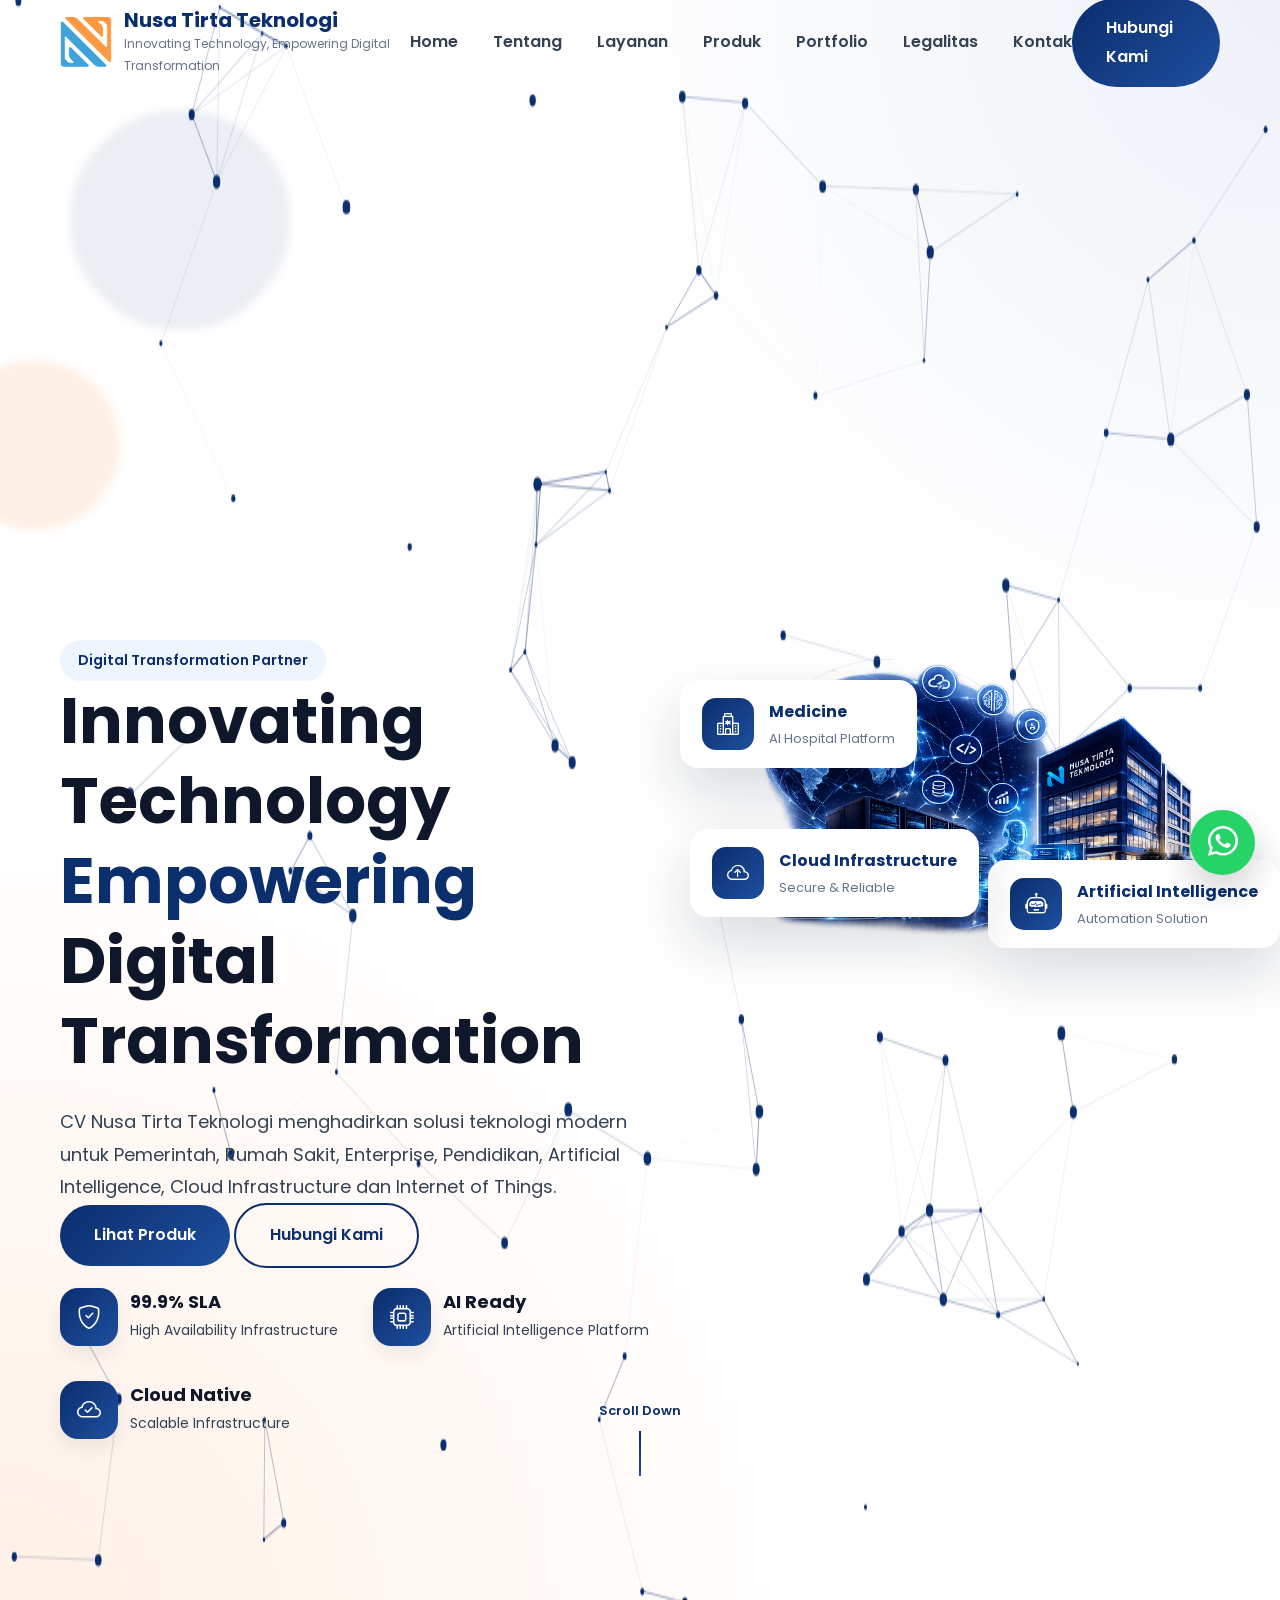
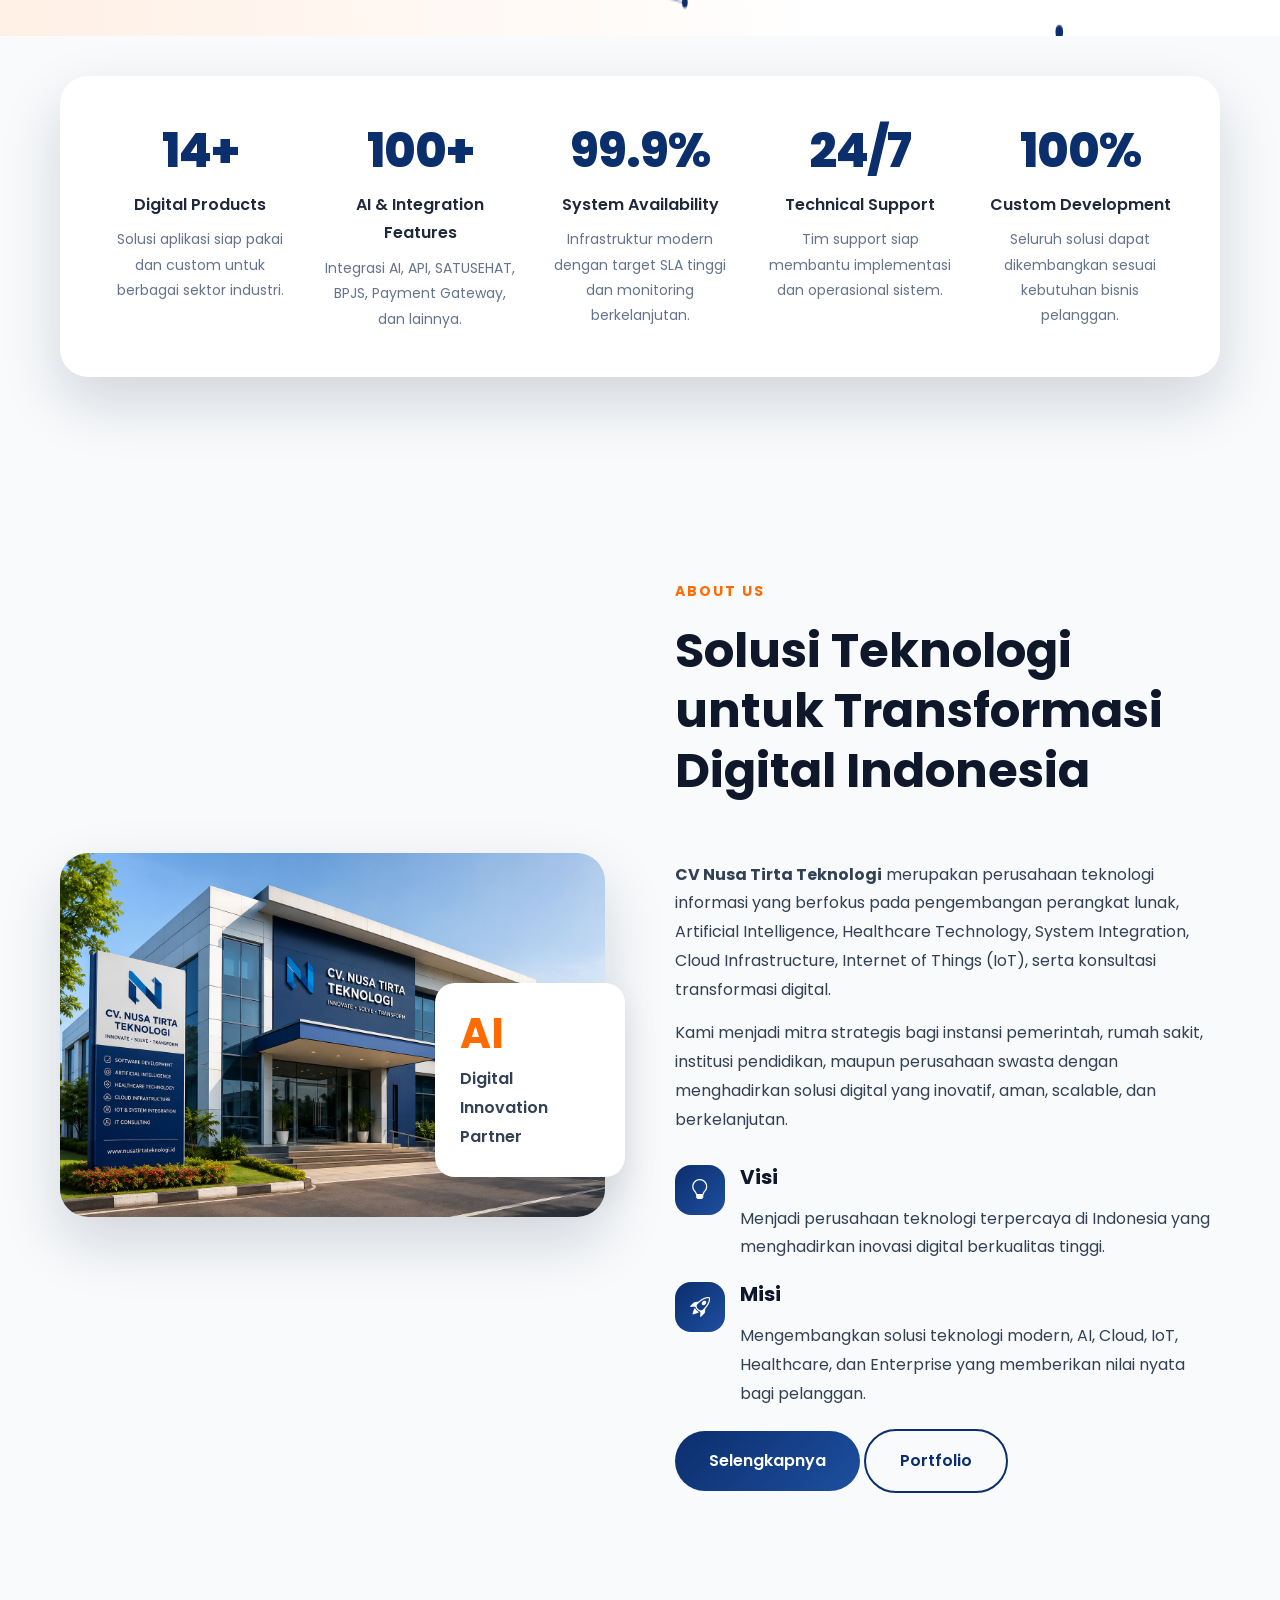
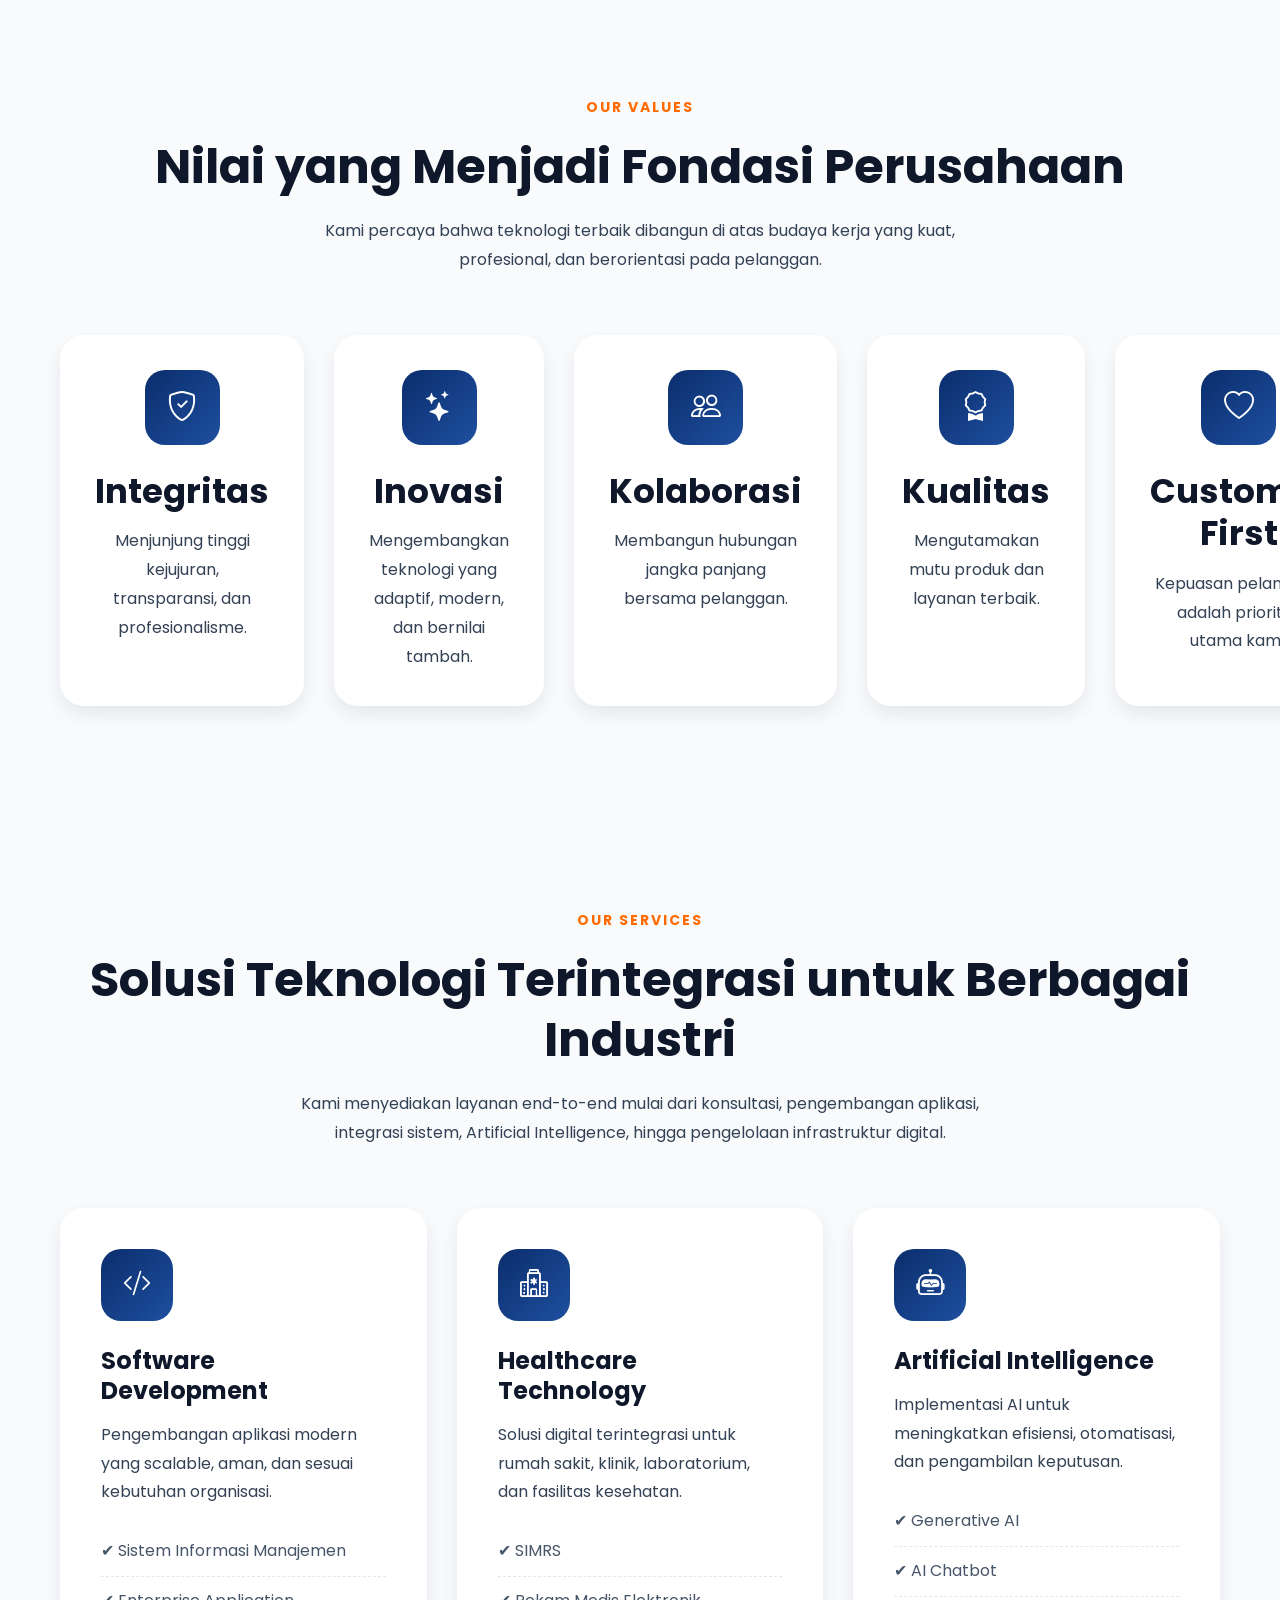
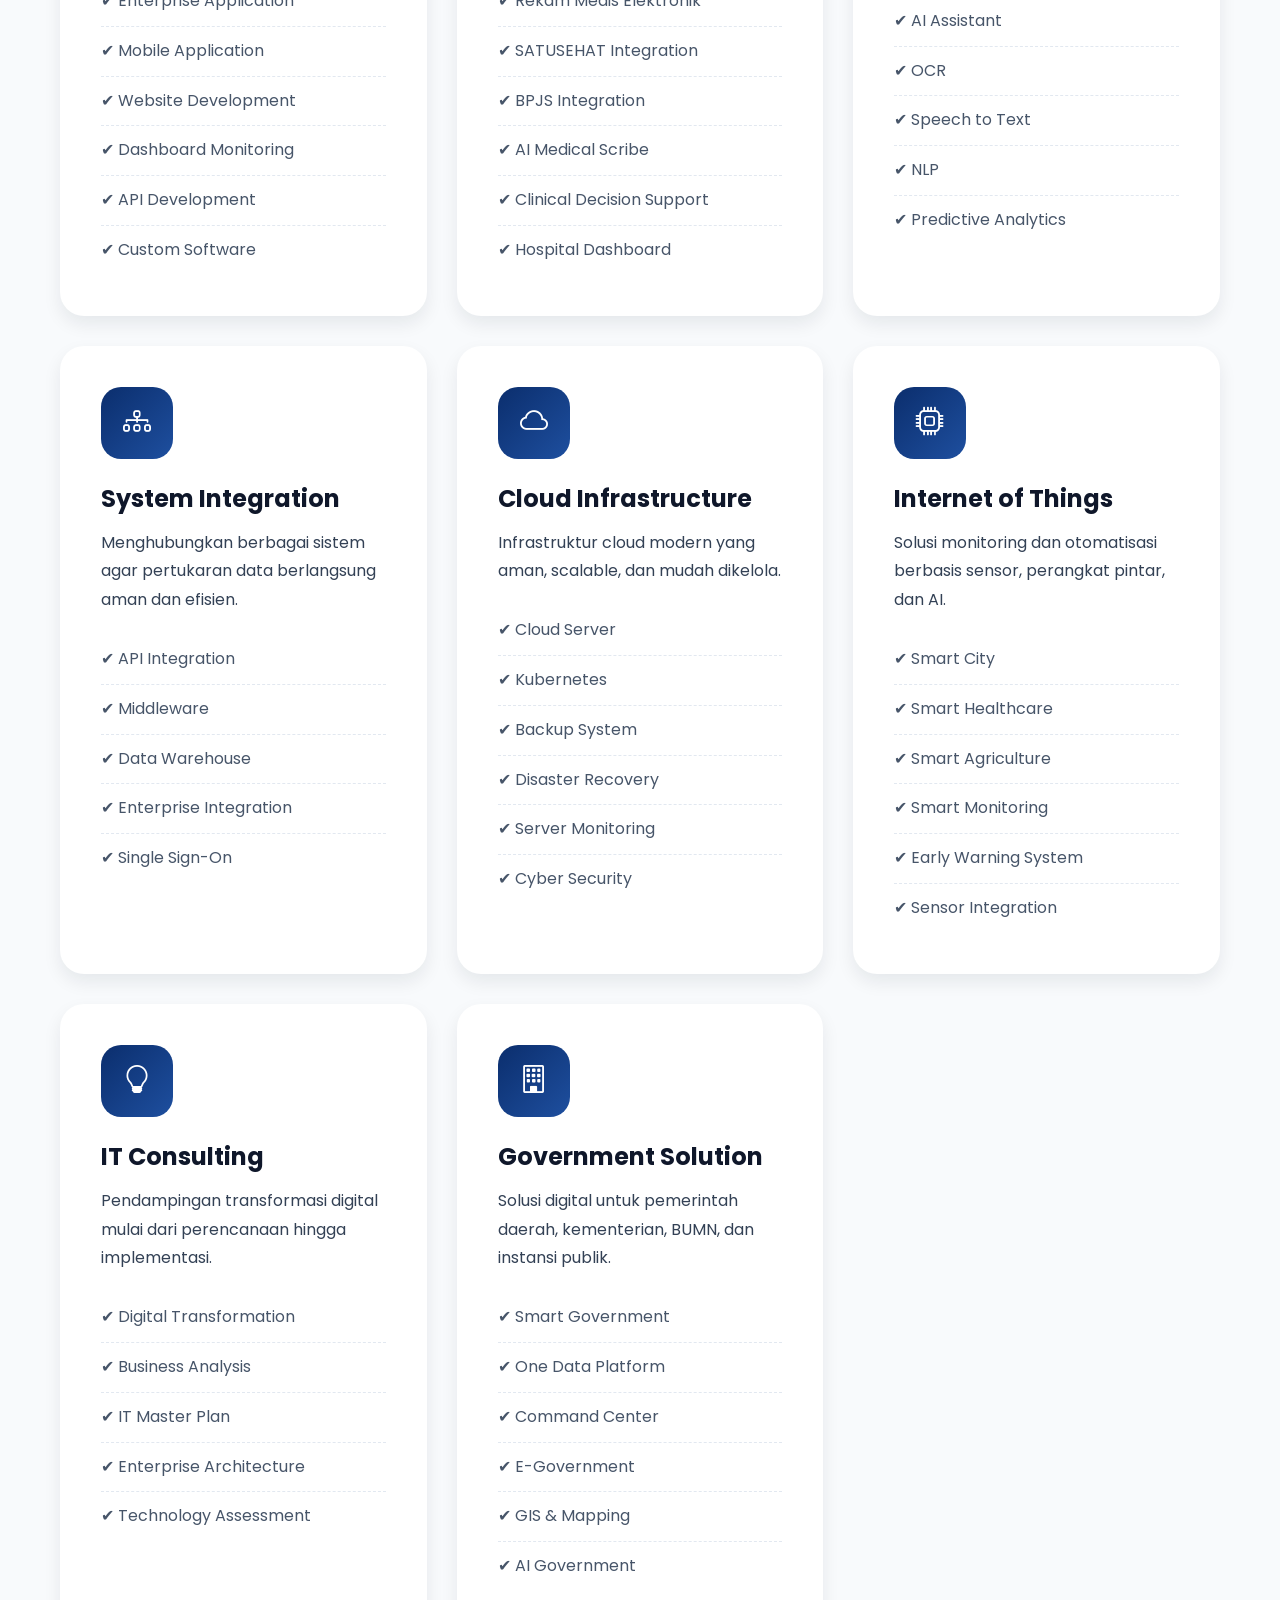
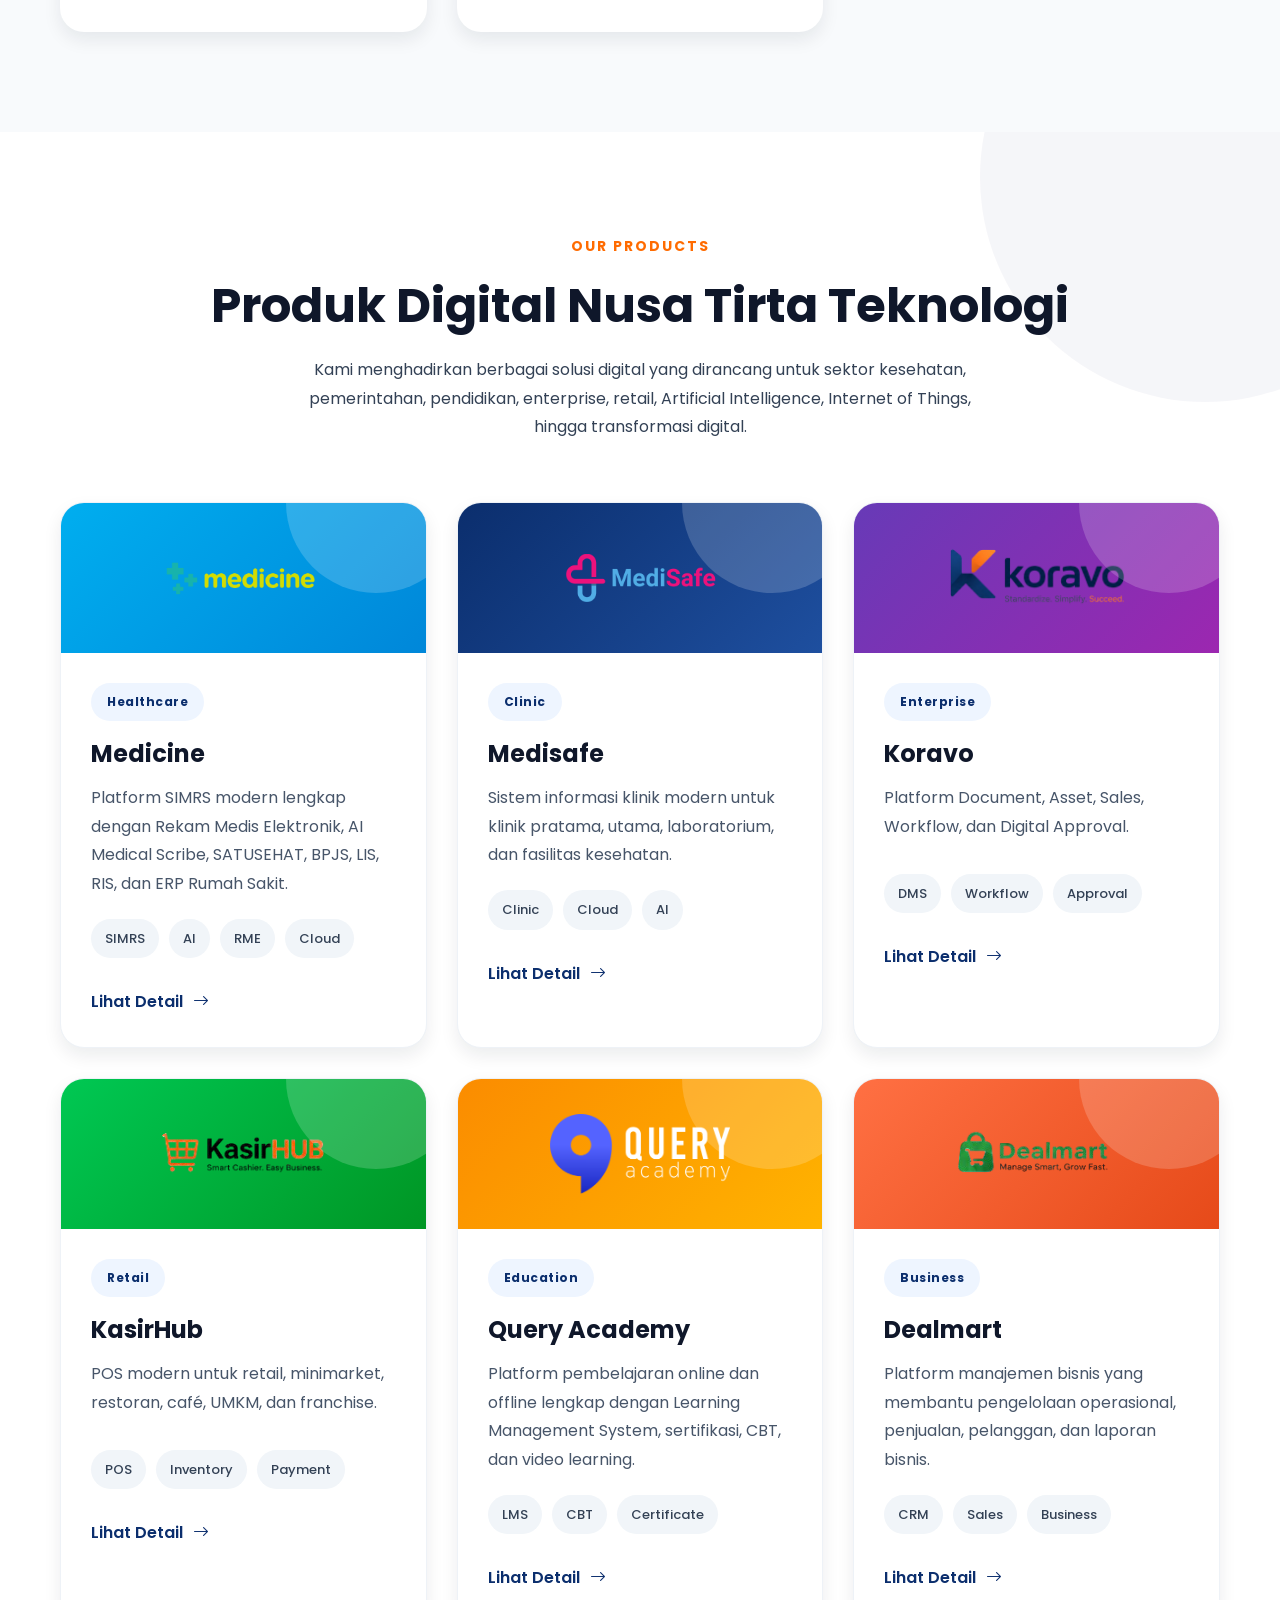
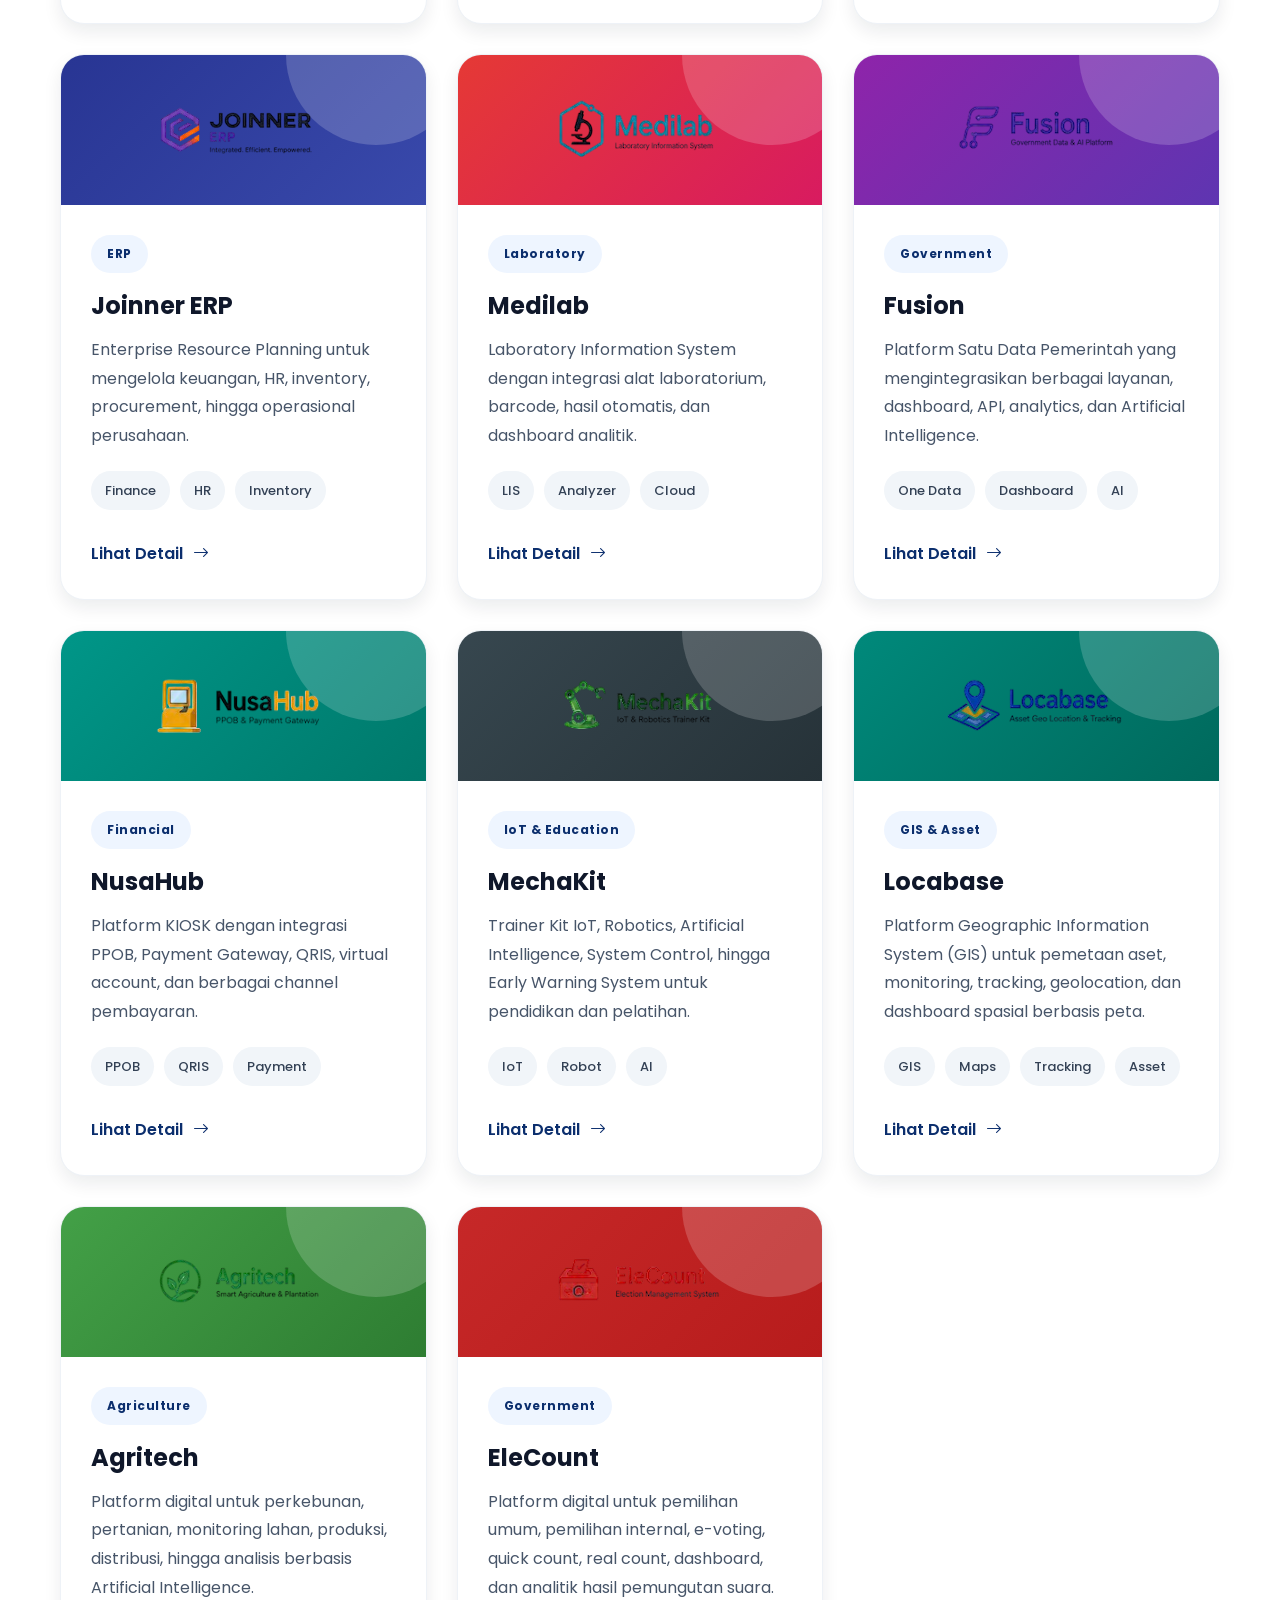
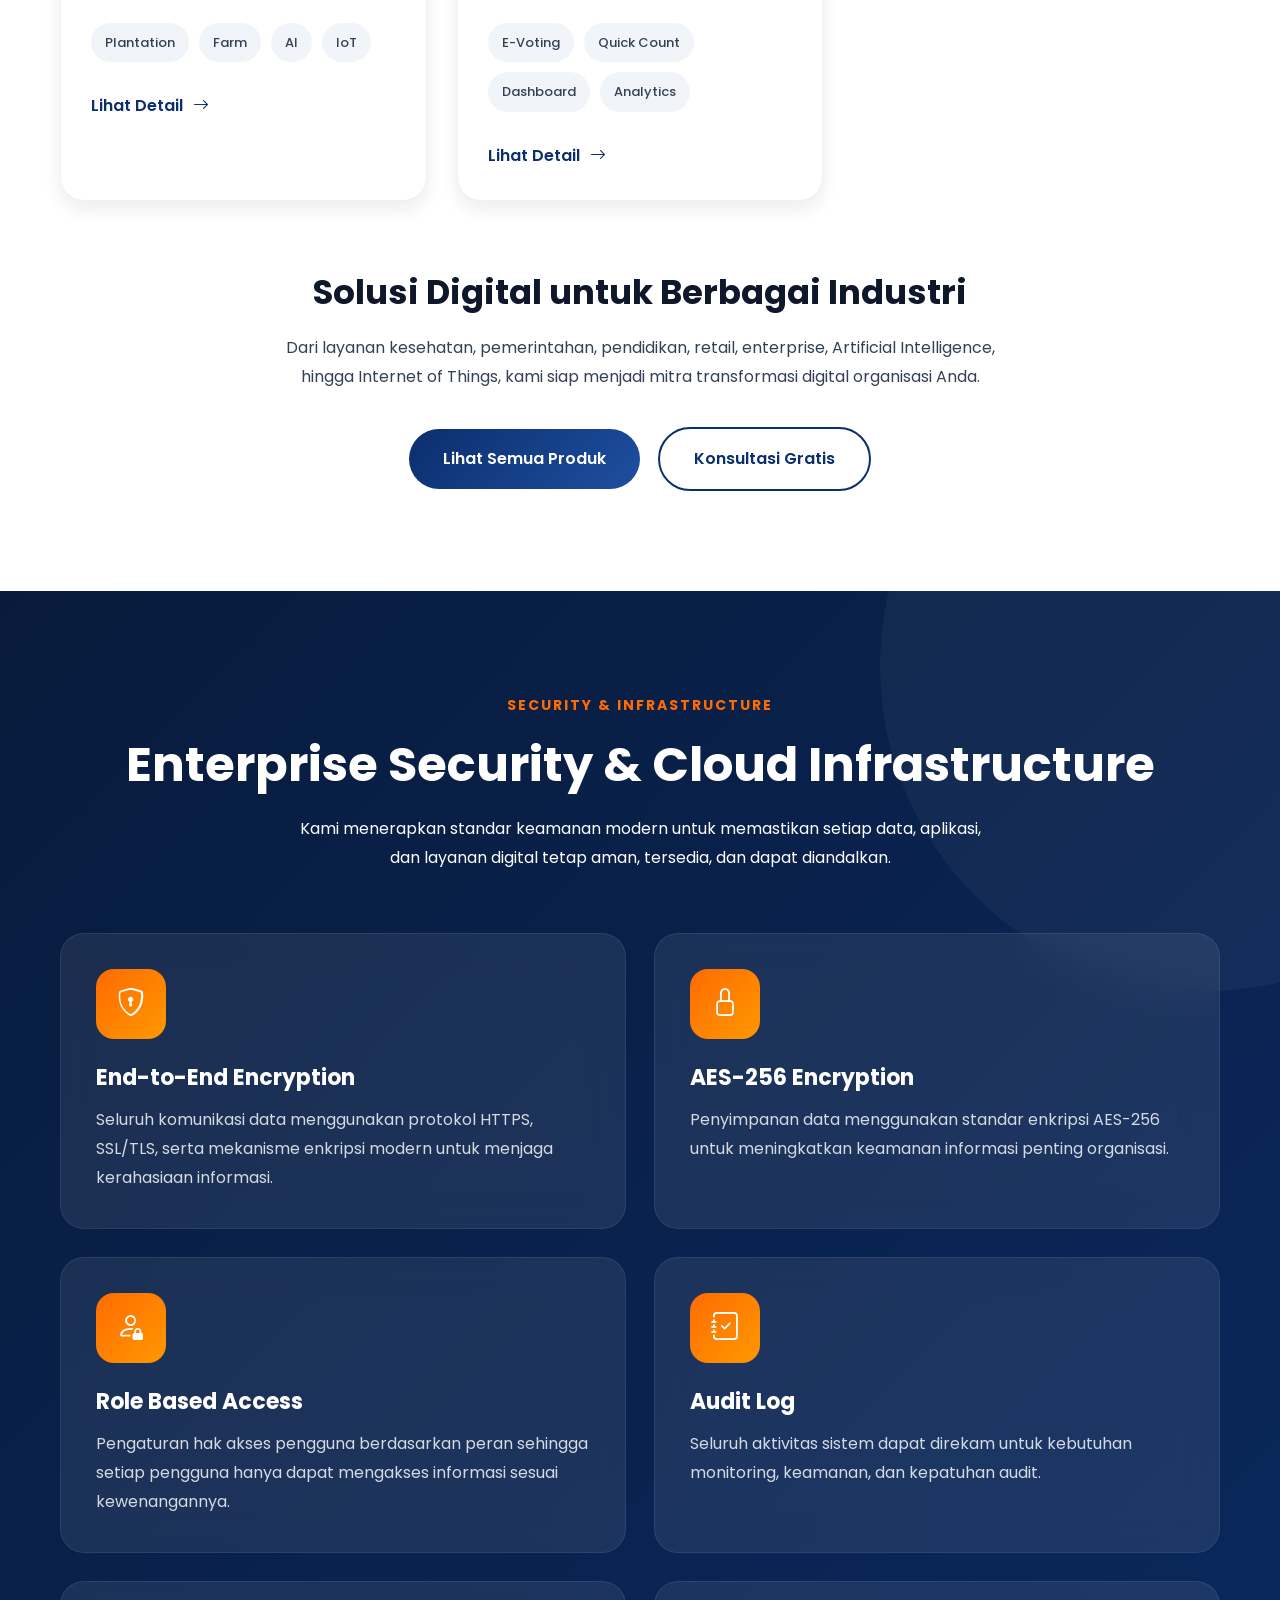
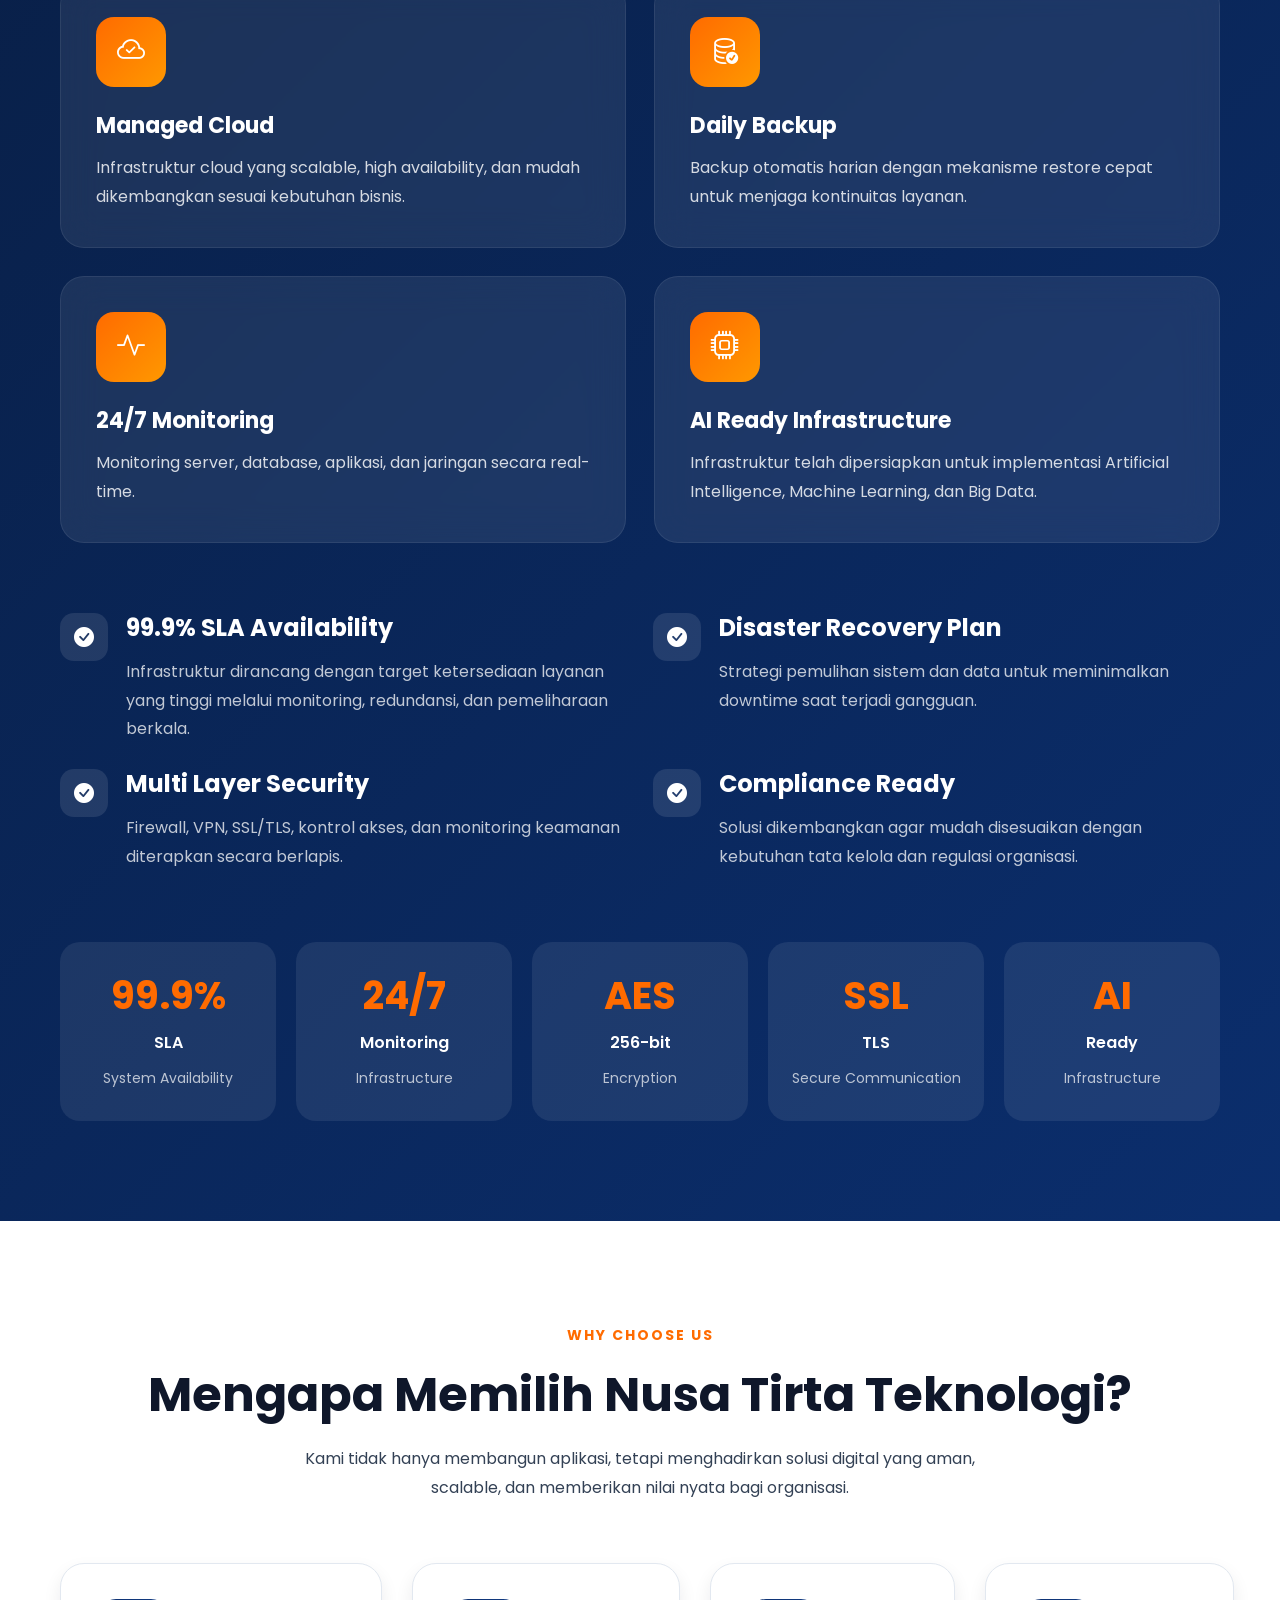
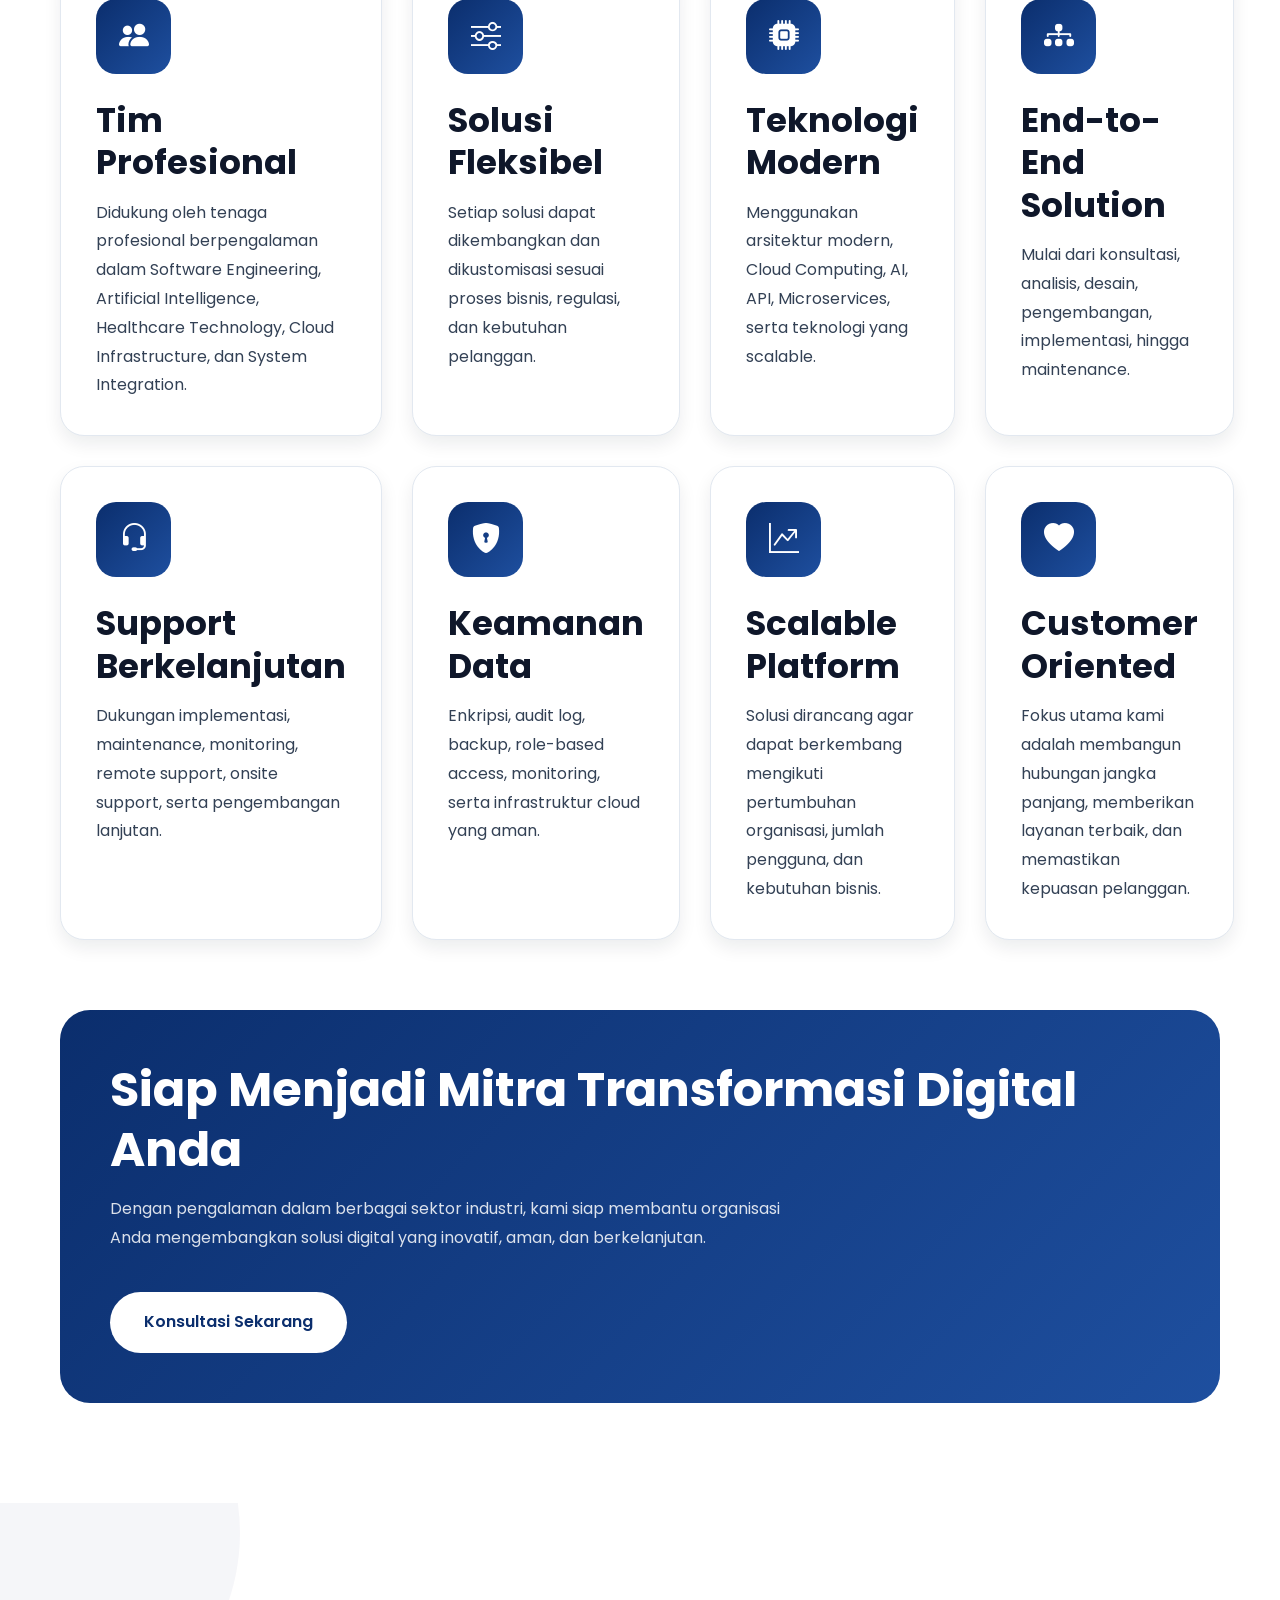
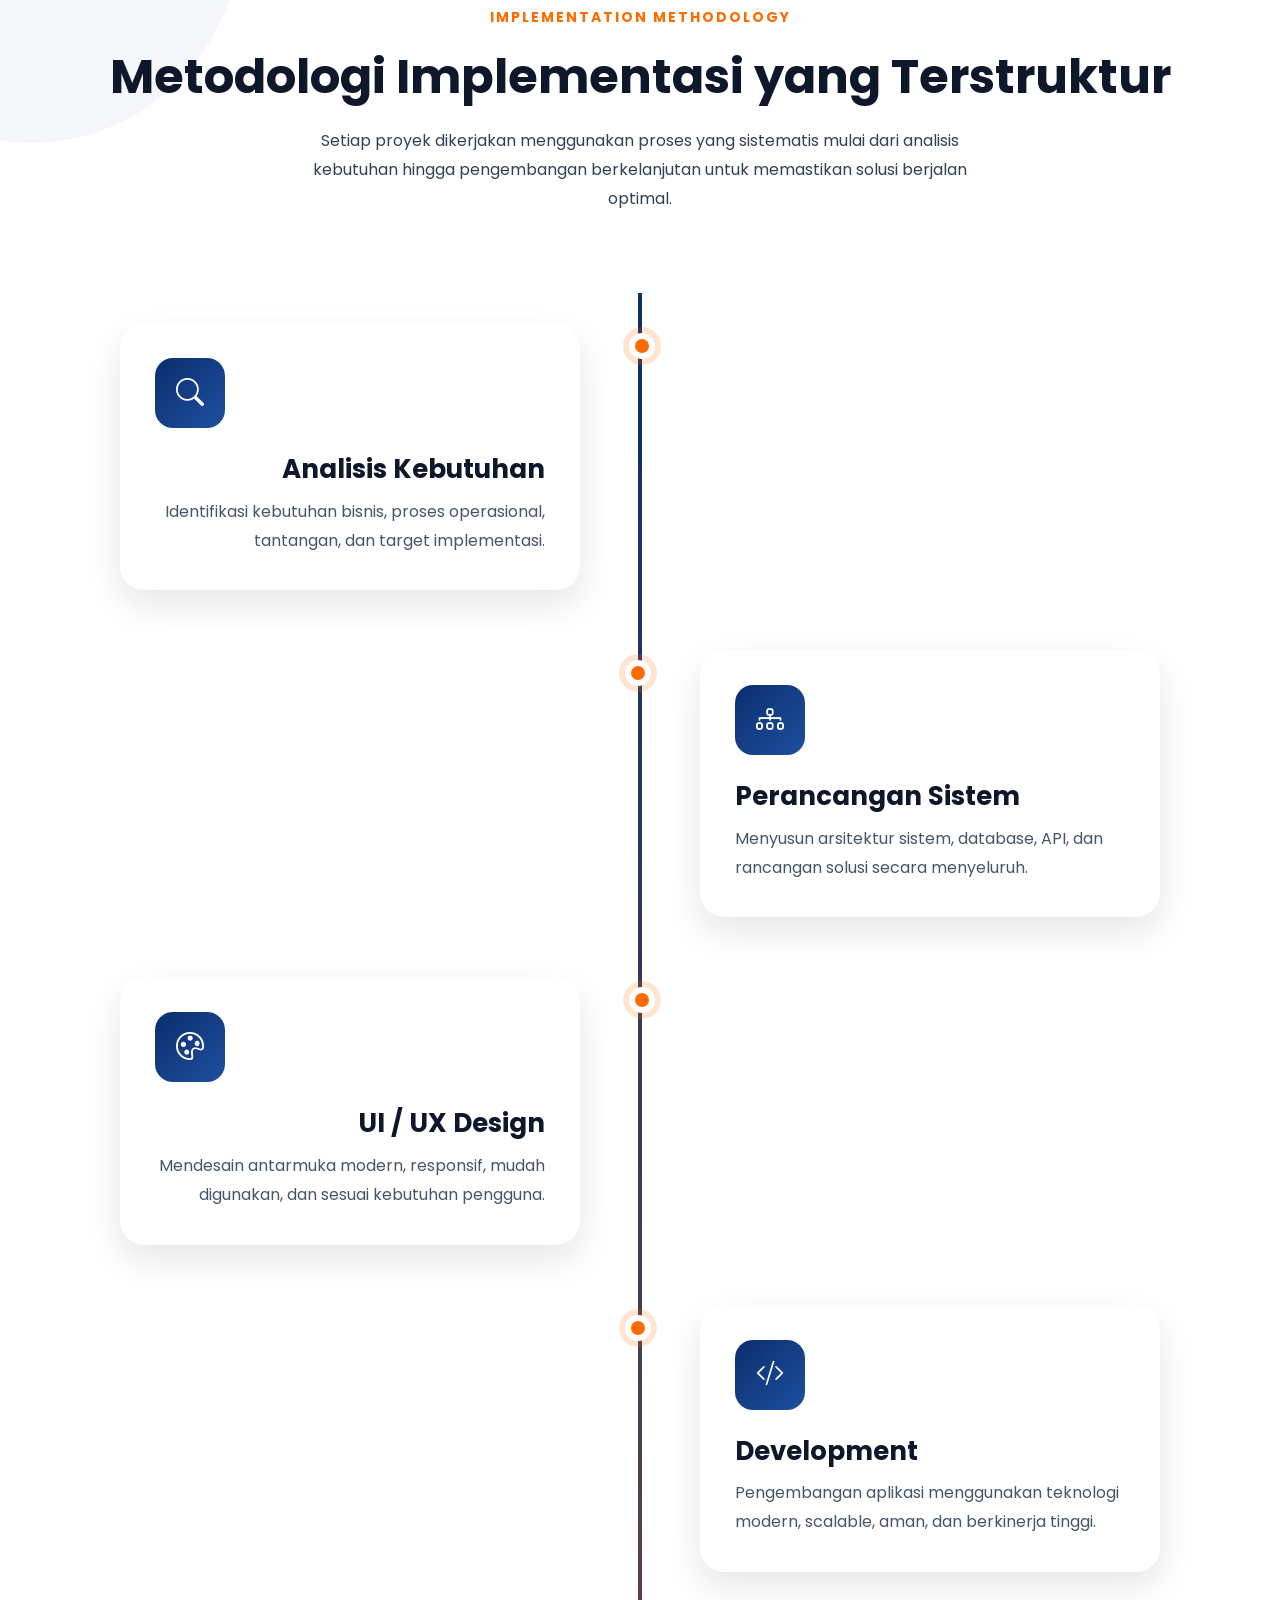
==== commit a0e9f69c: "feat:about" ====
--- a/index.html
+++ b/index.html
@@ -3411,7 +3411,7 @@
     <div class="portfolio-image">
 
         <img
-        src="assets/img/portfolio/agritech.jpg">
+        src="assets/img/portfolio/agritech.png">
 
         <span class="portfolio-badge">
 
--- a/assets/css/style.css
+++ b/assets/css/style.css
@@ -388,23 +388,34 @@
 .header{
 
     position:fixed;
+
     top:0;
+
     left:0;
+
     width:100%;
 
-    z-index:var(--z-navbar);
-
-    transition:.35s;
+    z-index:9999;
+
+    transition:
+
+        background .35s ease,
+
+        box-shadow .35s ease,
+
+        backdrop-filter .35s ease;
 
 }
 
 .header.scrolled{
 
-    background:rgba(255,255,255,.90);
-
-    backdrop-filter:blur(16px);
-
-    box-shadow:0 8px 30px rgba(0,0,0,.08);
+    background:rgba(255,255,255,.94);
+
+    backdrop-filter:blur(18px);
+
+    box-shadow:0 12px 30px rgba(0,0,0,.08);
+
+    border-bottom:1px solid rgba(0,0,0,.05);
 
 }
 
@@ -428,11 +439,17 @@
 
     gap:12px;
 
+    min-width:0;
+
 }
 
 .logo img{
 
-    width:55px;
+    width:52px;
+
+    height:auto;
+
+    flex-shrink:0;
 
 }
 
@@ -441,6 +458,8 @@
     display:flex;
 
     flex-direction:column;
+
+    min-width:0;
 
 }
 
@@ -525,10 +544,10 @@
 
     display:none;
 
-    width:45px;
-    height:45px;
-
-    border-radius:12px;
+    width:35px;
+    height:35px;
+
+    border-radius:4px;
 
     background:var(--primary);
 
@@ -577,7 +596,7 @@
 
     grid-template-columns:1.1fr .9fr;
 
-    align-items:center;
+    align-items:flex-start;
 
     gap:70px;
 
@@ -587,7 +606,7 @@
 
     font-size:64px;
 
-    margin-top:20px;
+    margin-top:0px;
 
 }
 
@@ -709,7 +728,7 @@
 
     gap:35px;
 
-    margin-top:60px;
+    margin-top:20px;
 
     flex-wrap:wrap;
 
@@ -3497,4 +3516,15 @@
 
     background:var(--secondary);
 
+}
+@media(max-width:768px){
+
+.header.scrolled{
+
+    backdrop-filter:none;
+
+    background:#ffffffee;
+
+}
+
 }
--- a/assets/css/responsive.css
+++ b/assets/css/responsive.css
@@ -487,3 +487,162 @@
     }
 
 }
+
+@media (max-width:768px){
+
+.logo img{
+
+    width:46px;
+
+    height:auto;
+
+}
+
+}
+
+@media (max-width:768px){
+
+.logo-text p{
+
+    font-size:11px;
+
+    white-space:nowrap;
+
+    overflow:hidden;
+
+    text-overflow:ellipsis;
+
+}
+
+}
+/* =====================================================
+   MOBILE HEADER
+====================================================== */
+
+@media (max-width:768px){
+
+    /* Header */
+
+    .header{
+
+        padding:6px 0;
+
+    }
+
+    .navbar{
+
+        display:flex;
+
+        align-items:center;
+
+        justify-content:space-between;
+
+        min-height:64px;
+
+    }
+
+    /* Logo */
+
+    .logo{
+
+        display:flex;
+
+        align-items:center;
+
+        gap:10px;
+
+        flex:1;
+
+        min-width:0;
+
+        text-decoration:none;
+
+    }
+
+    .logo img{
+
+        width:38px !important;
+
+        height:38px !important;
+
+        object-fit:contain;
+
+        flex-shrink:0;
+
+    }
+
+    .logo-text{
+
+        display:flex;
+
+        flex-direction:column;
+
+        justify-content:center;
+
+        min-width:0;
+
+        overflow:hidden;
+
+    }
+
+    .logo-text h3{
+
+        margin:0;
+
+        font-size:18px;
+
+        line-height:1.1;
+
+        font-weight:700;
+
+        white-space:nowrap;
+
+        overflow:hidden;
+
+        text-overflow:ellipsis;
+
+    }
+
+    .logo-text span{
+
+    display:block;
+
+    font-size:10px;
+
+    line-height:1.2;
+
+    color:#6b7280;
+
+    white-space:nowrap;
+
+    overflow:hidden;
+
+    text-overflow:ellipsis;
+
+}
+
+    /* Hamburger */
+
+    .menu-toggle{
+
+        width:42px;
+
+        height:42px;
+
+        display:flex;
+
+        justify-content:center;
+
+        align-items:center;
+
+        border-radius:12px;
+
+        font-size:22px;
+
+        flex-shrink:0;
+
+        margin-left:12px;
+
+    }
+
+}
--- a/assets/css/animation.css
+++ b/assets/css/animation.css
@@ -476,9 +476,13 @@
 
     opacity:0;
 
-    transform:translateY(50px);
-
-    transition:1s;
+    transform:translateY(20px);
+
+    transition:
+
+        opacity .6s ease,
+
+        transform .6s ease;
 
 }
 
@@ -558,4 +562,16 @@
 
     opacity:.25;
 
+}
+
+@media (max-width:768px){
+
+.hero-image img{
+
+    animation:none !important;
+
+    transform:none !important;
+
+}
+
 }
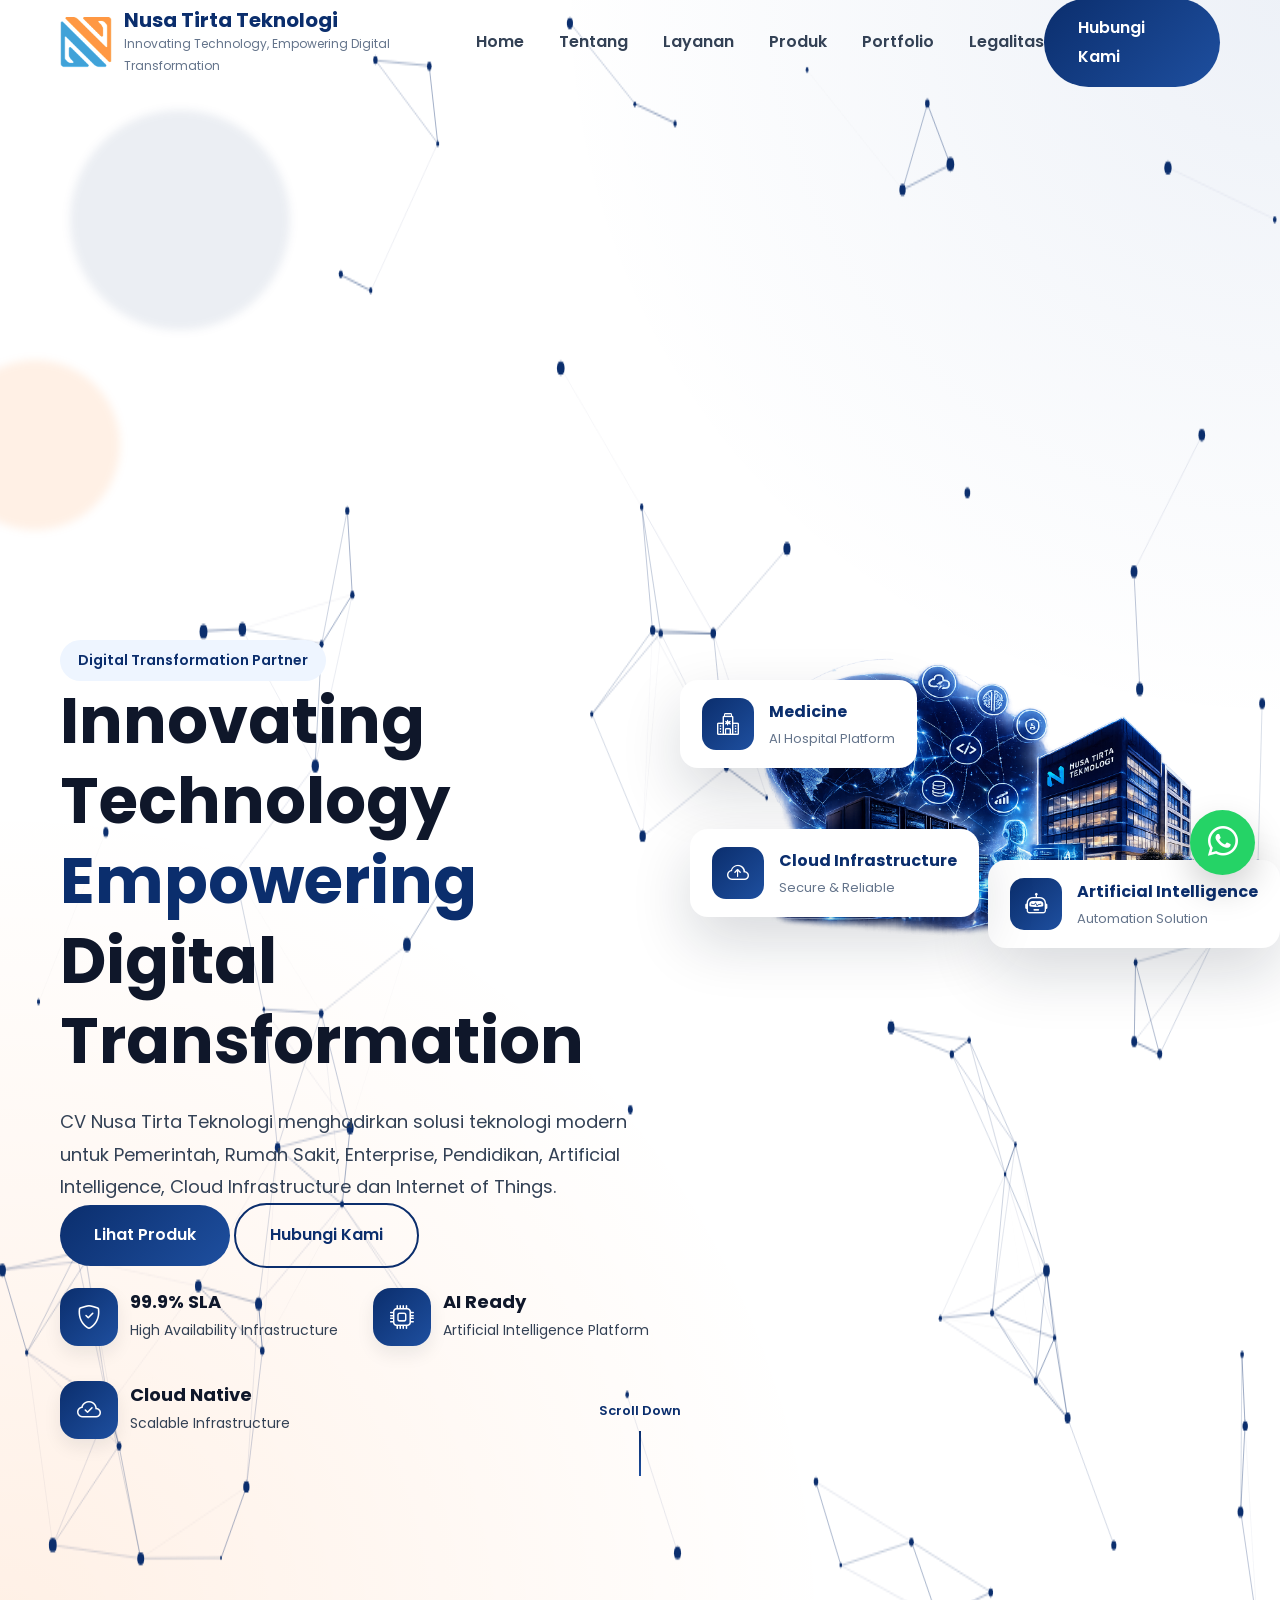
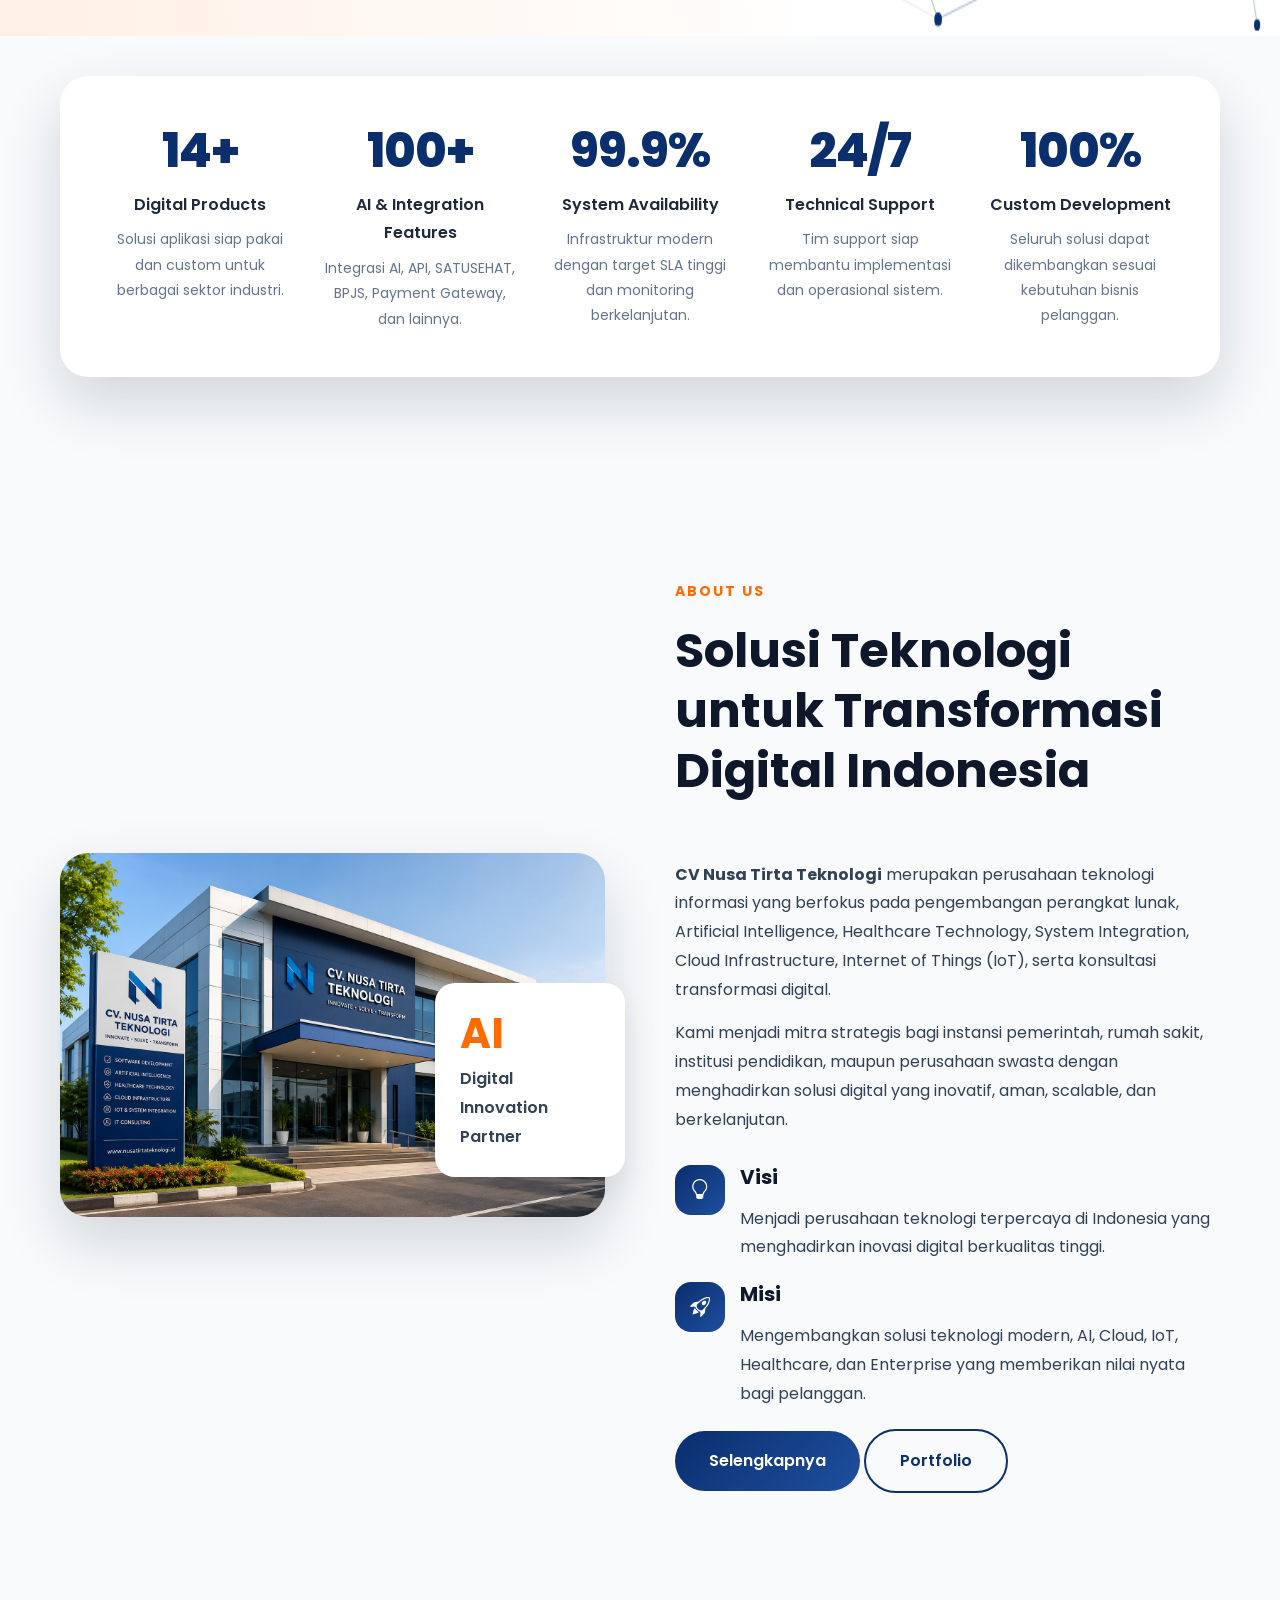
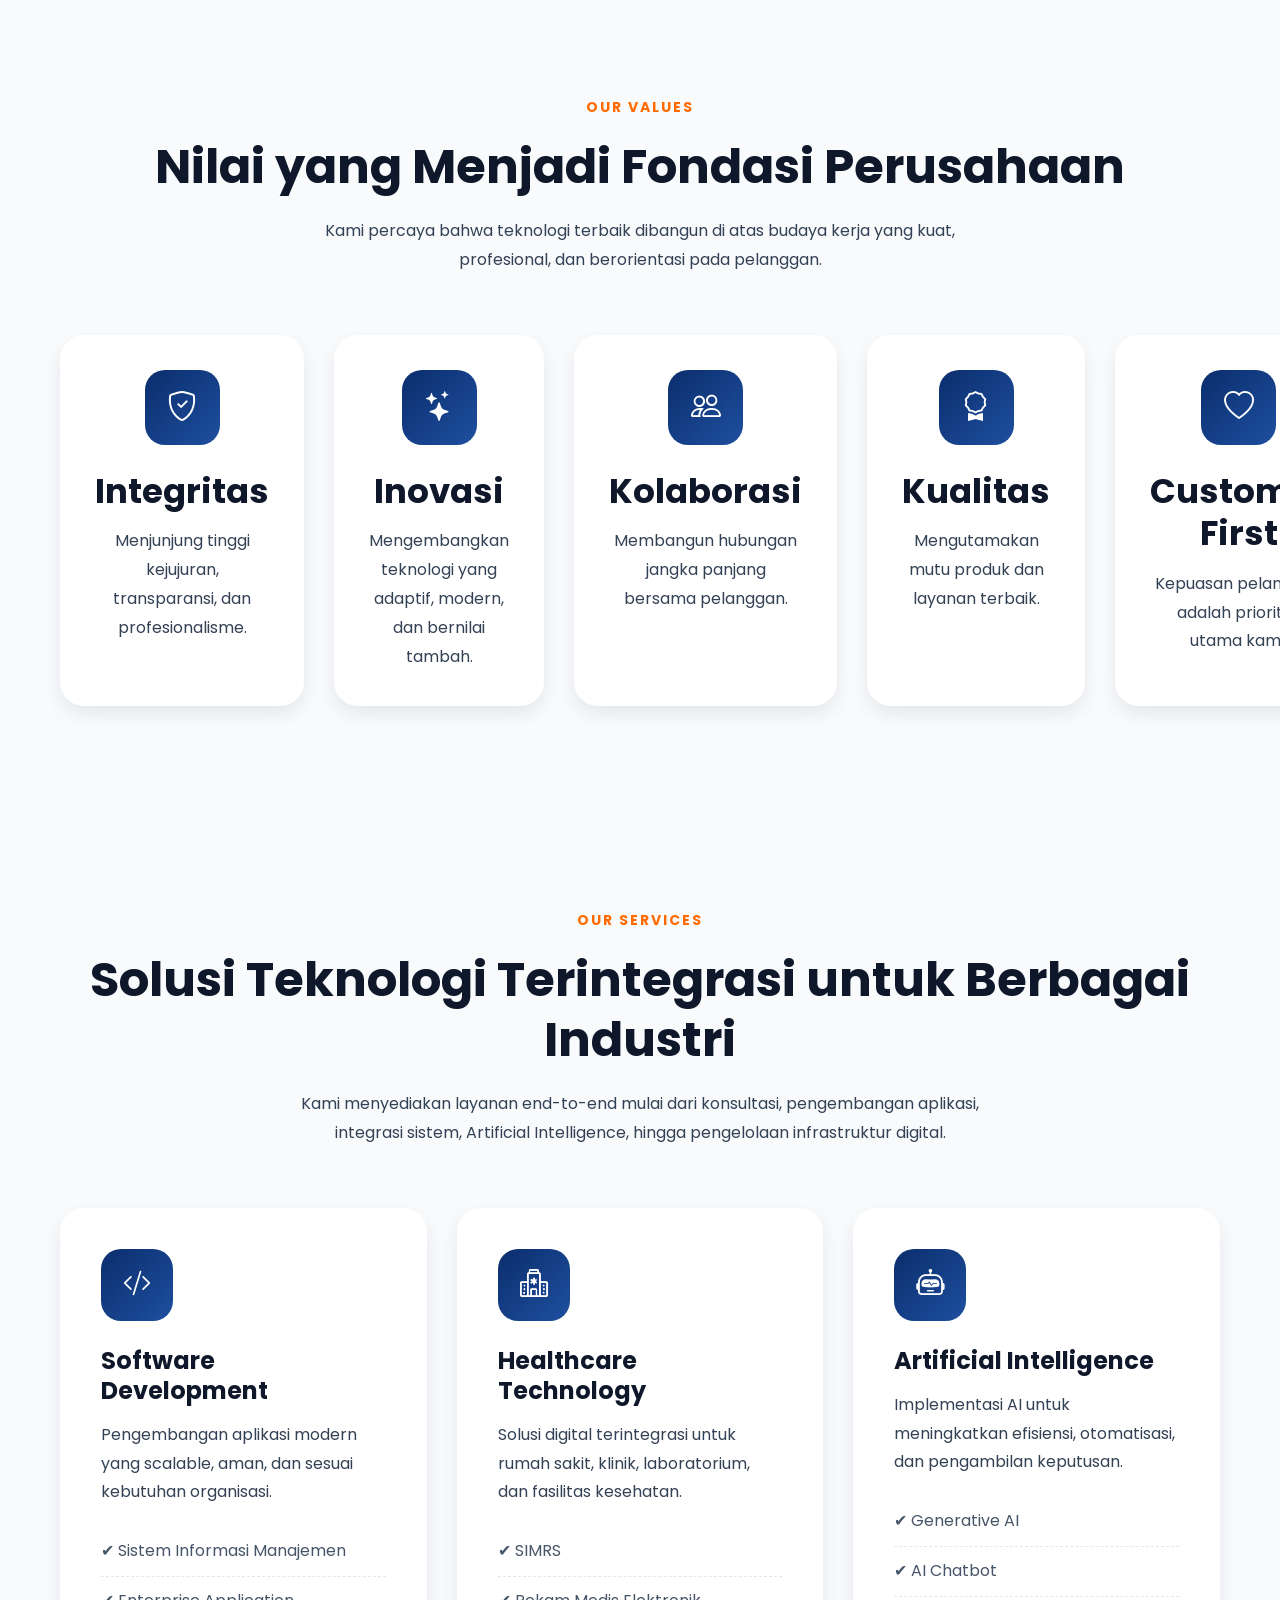
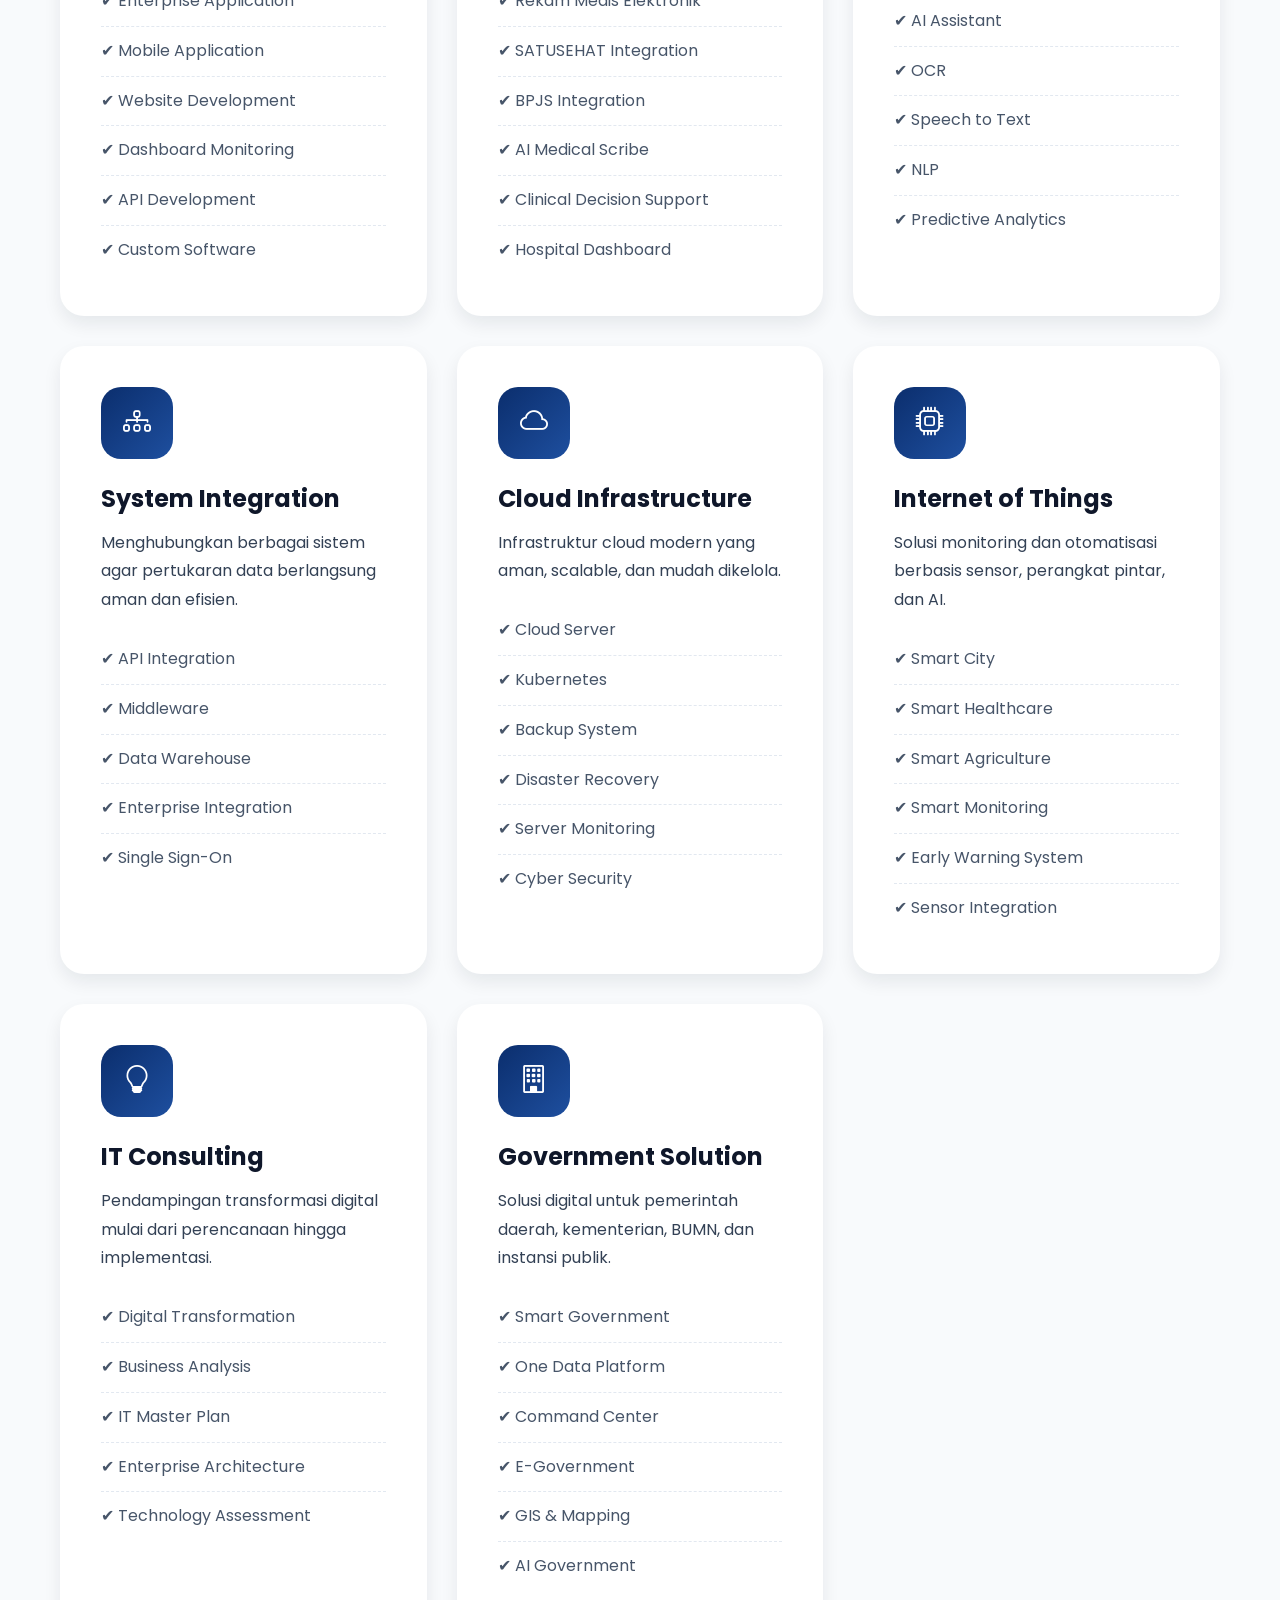
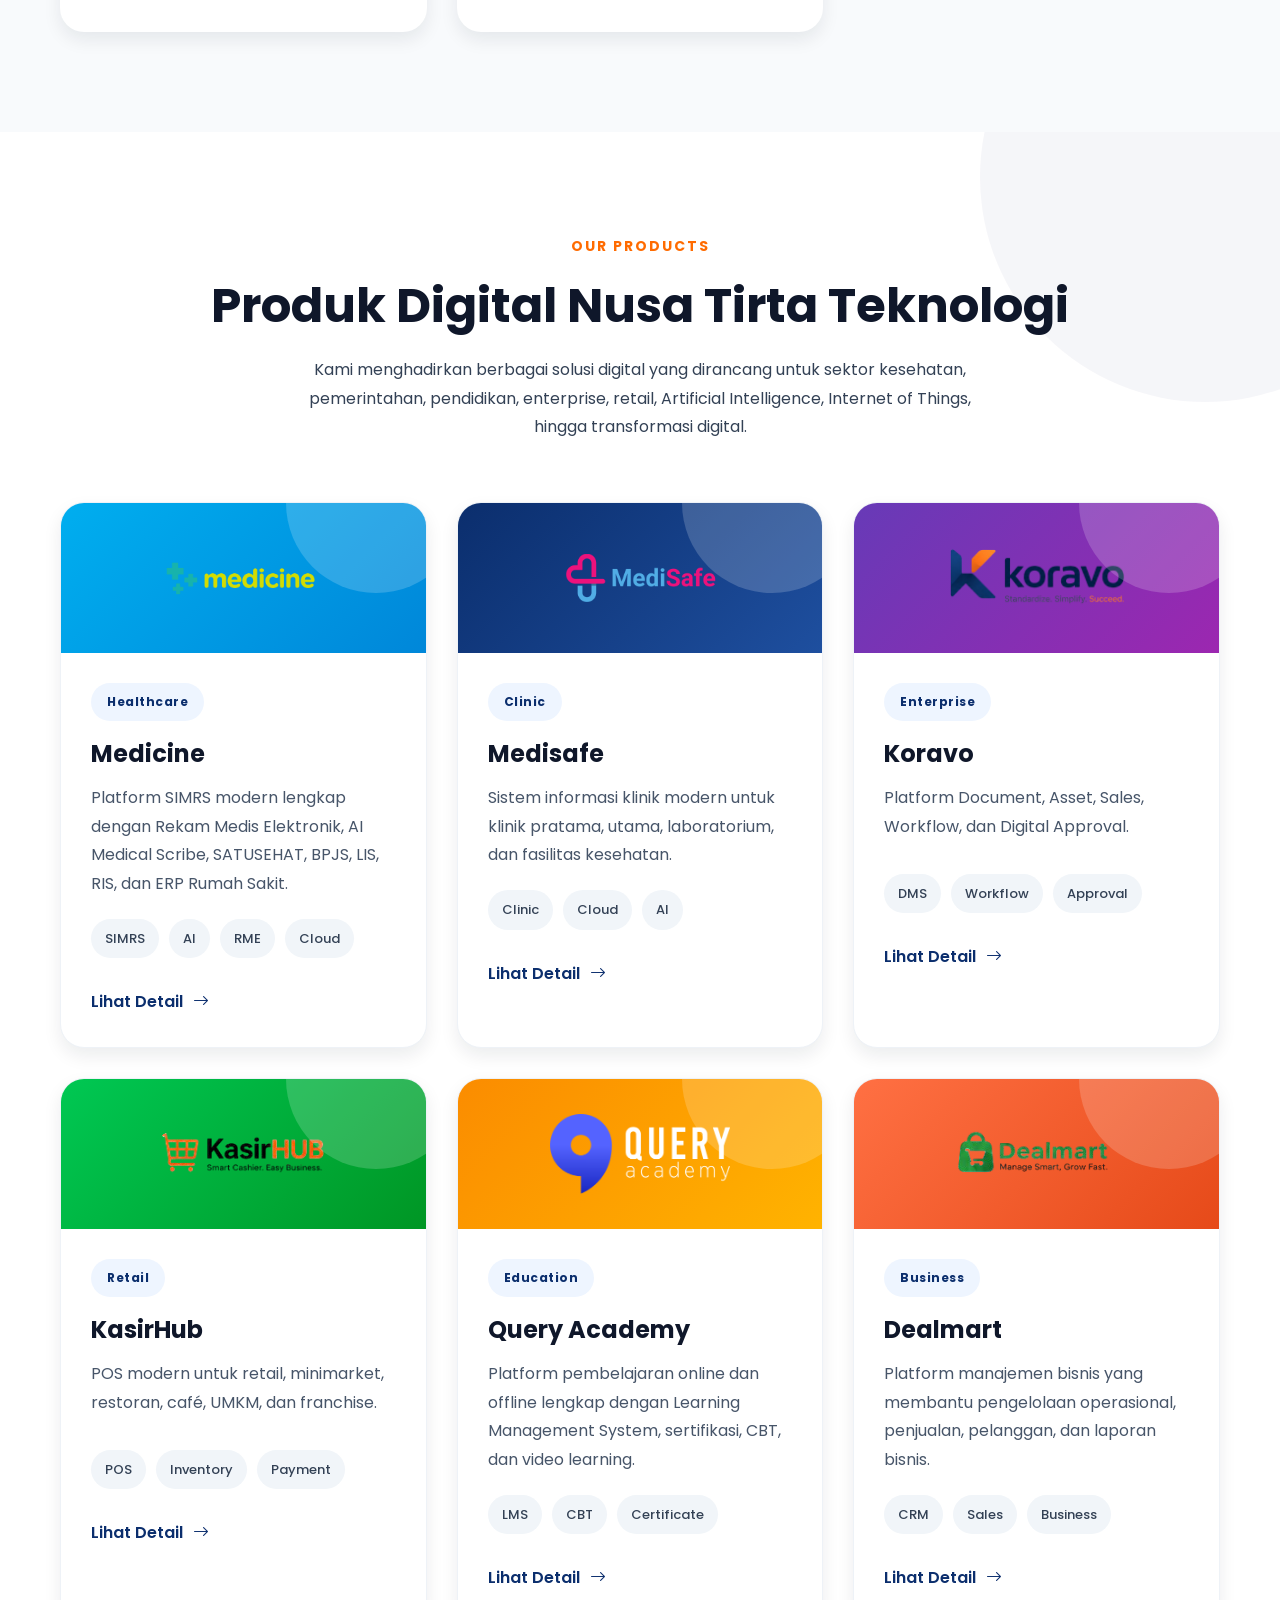
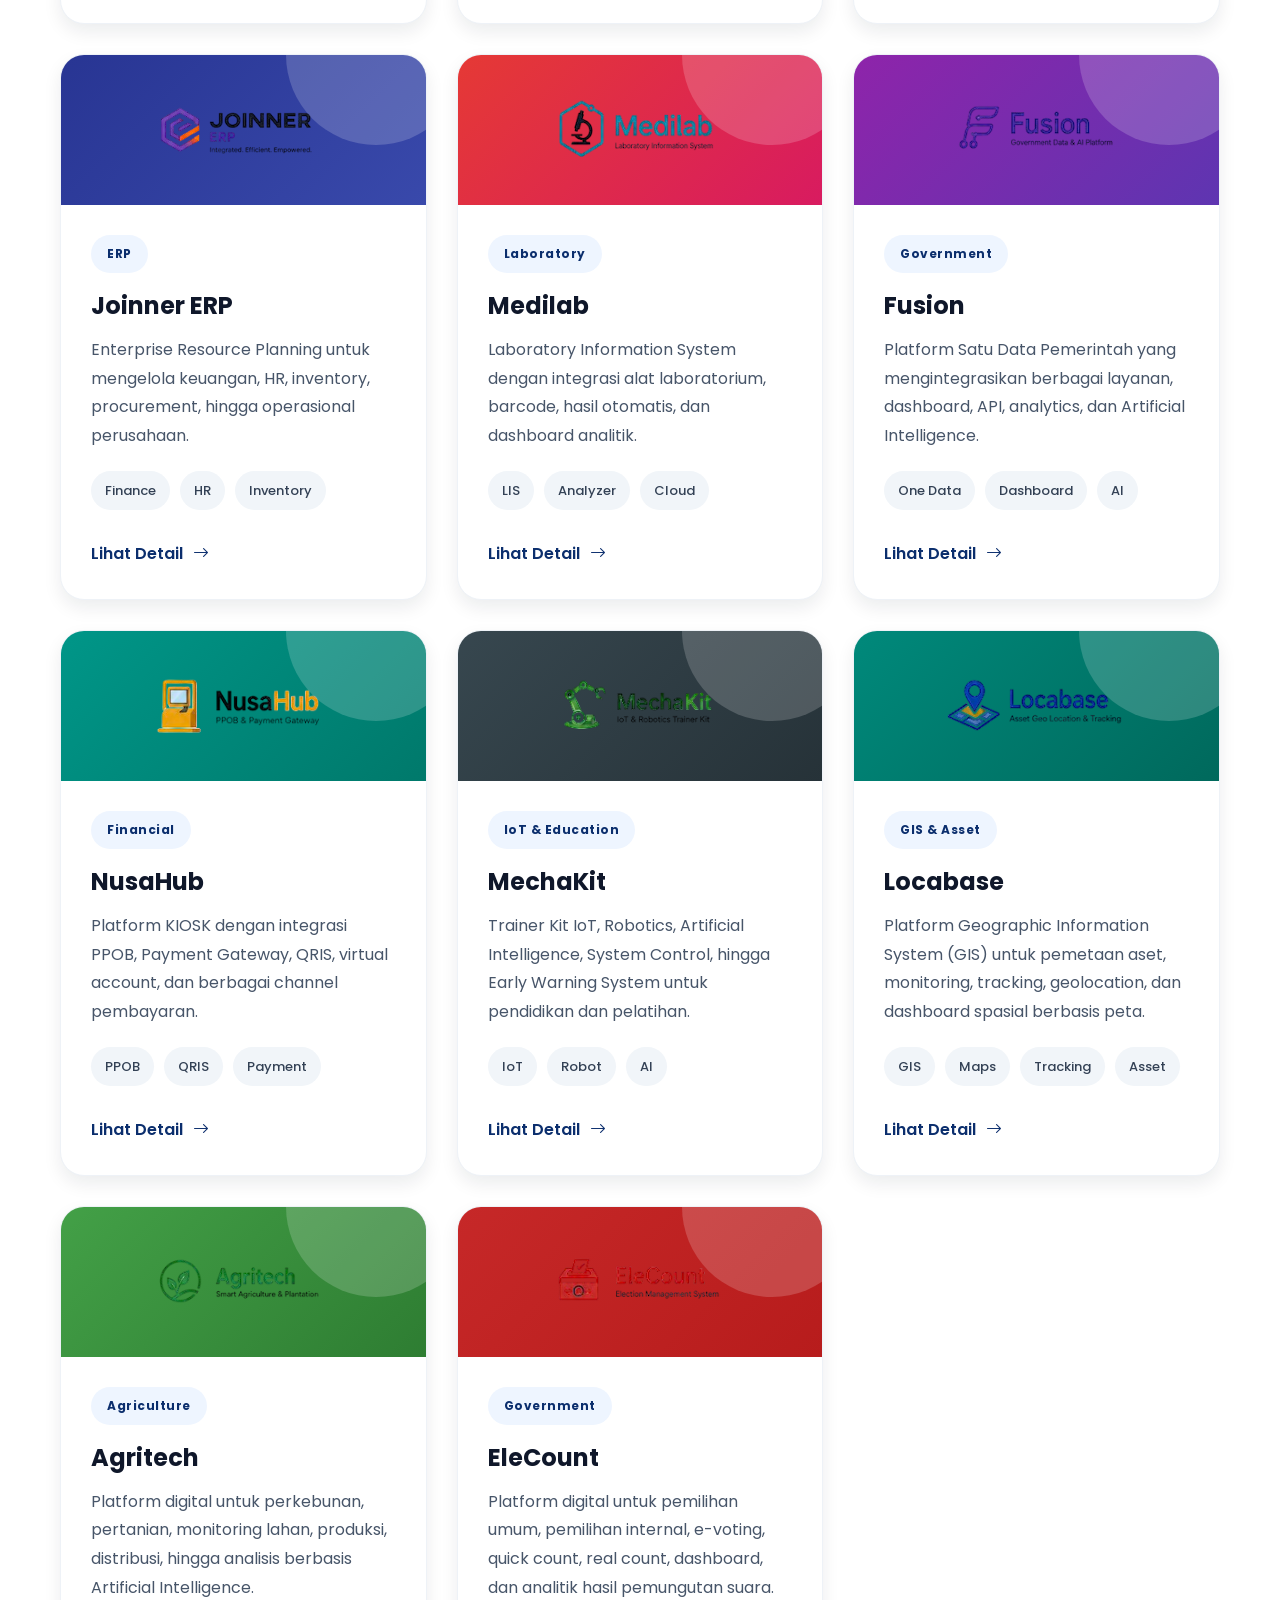
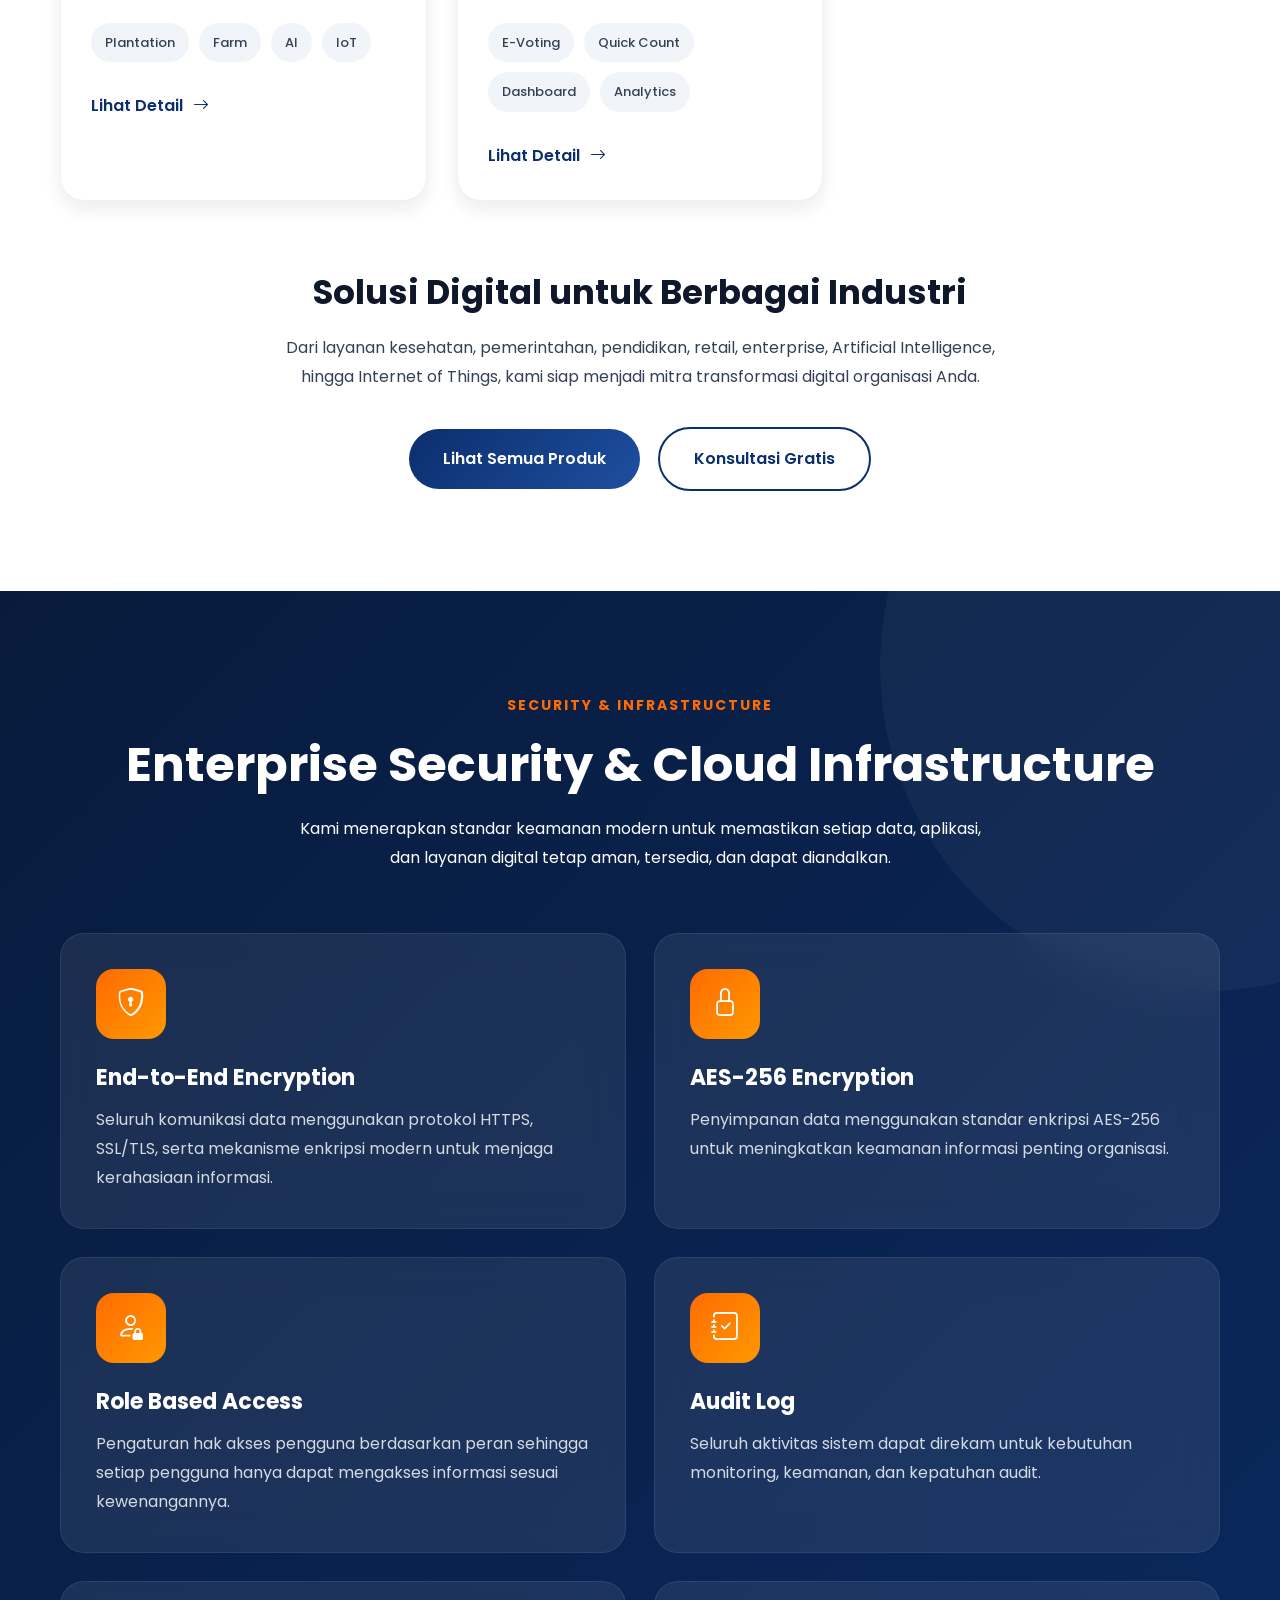
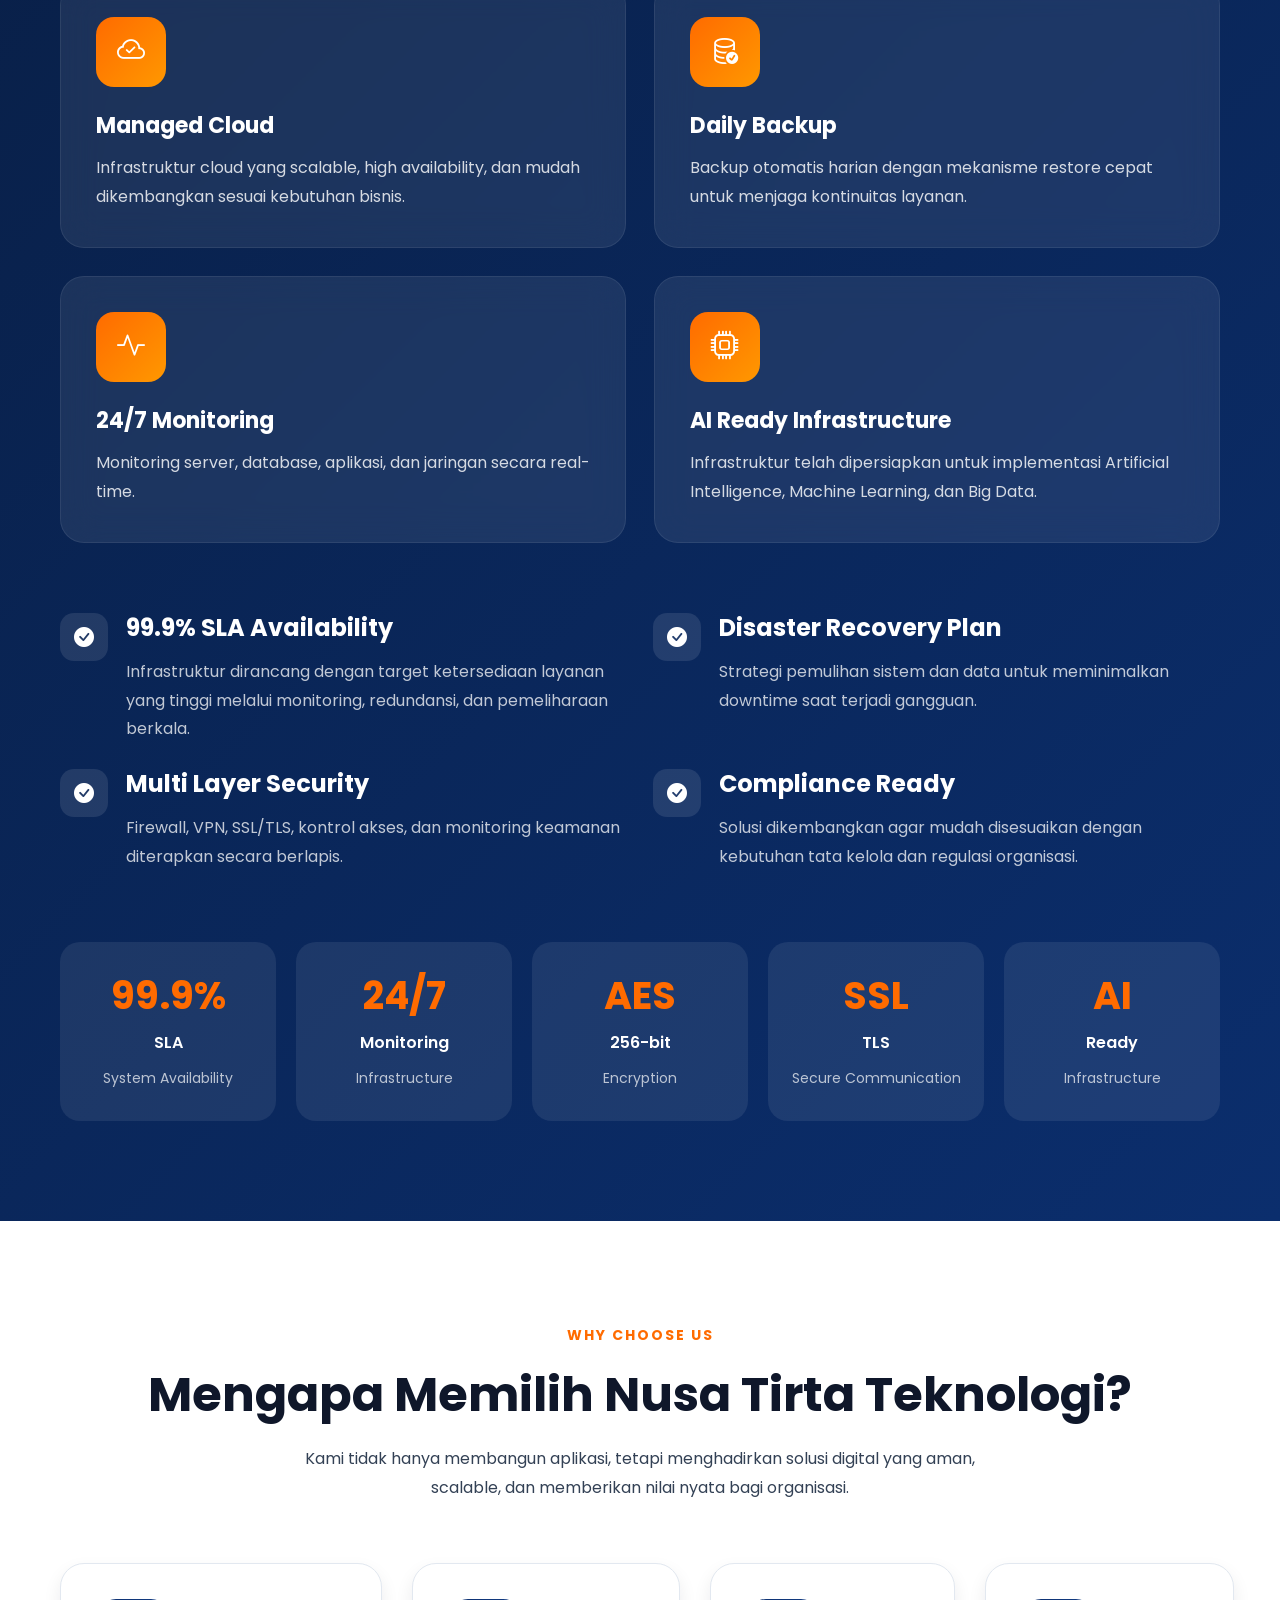
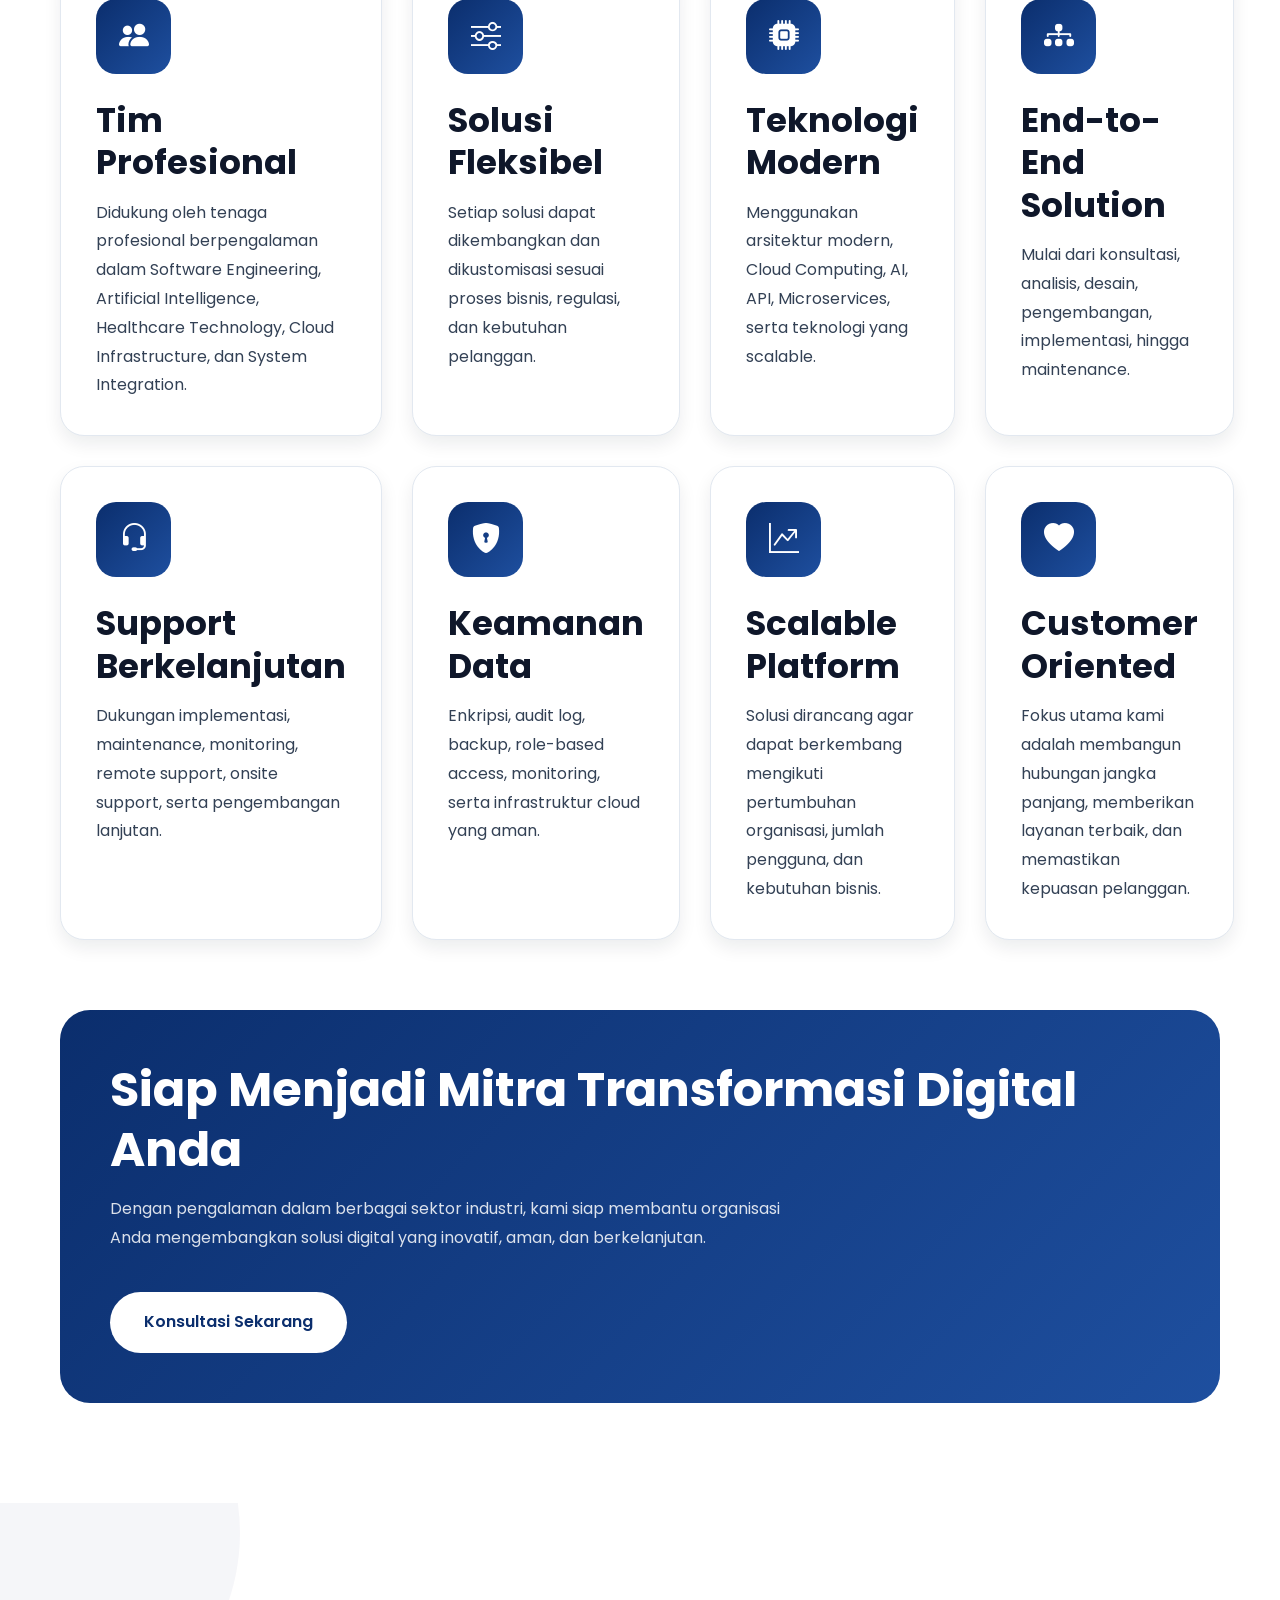
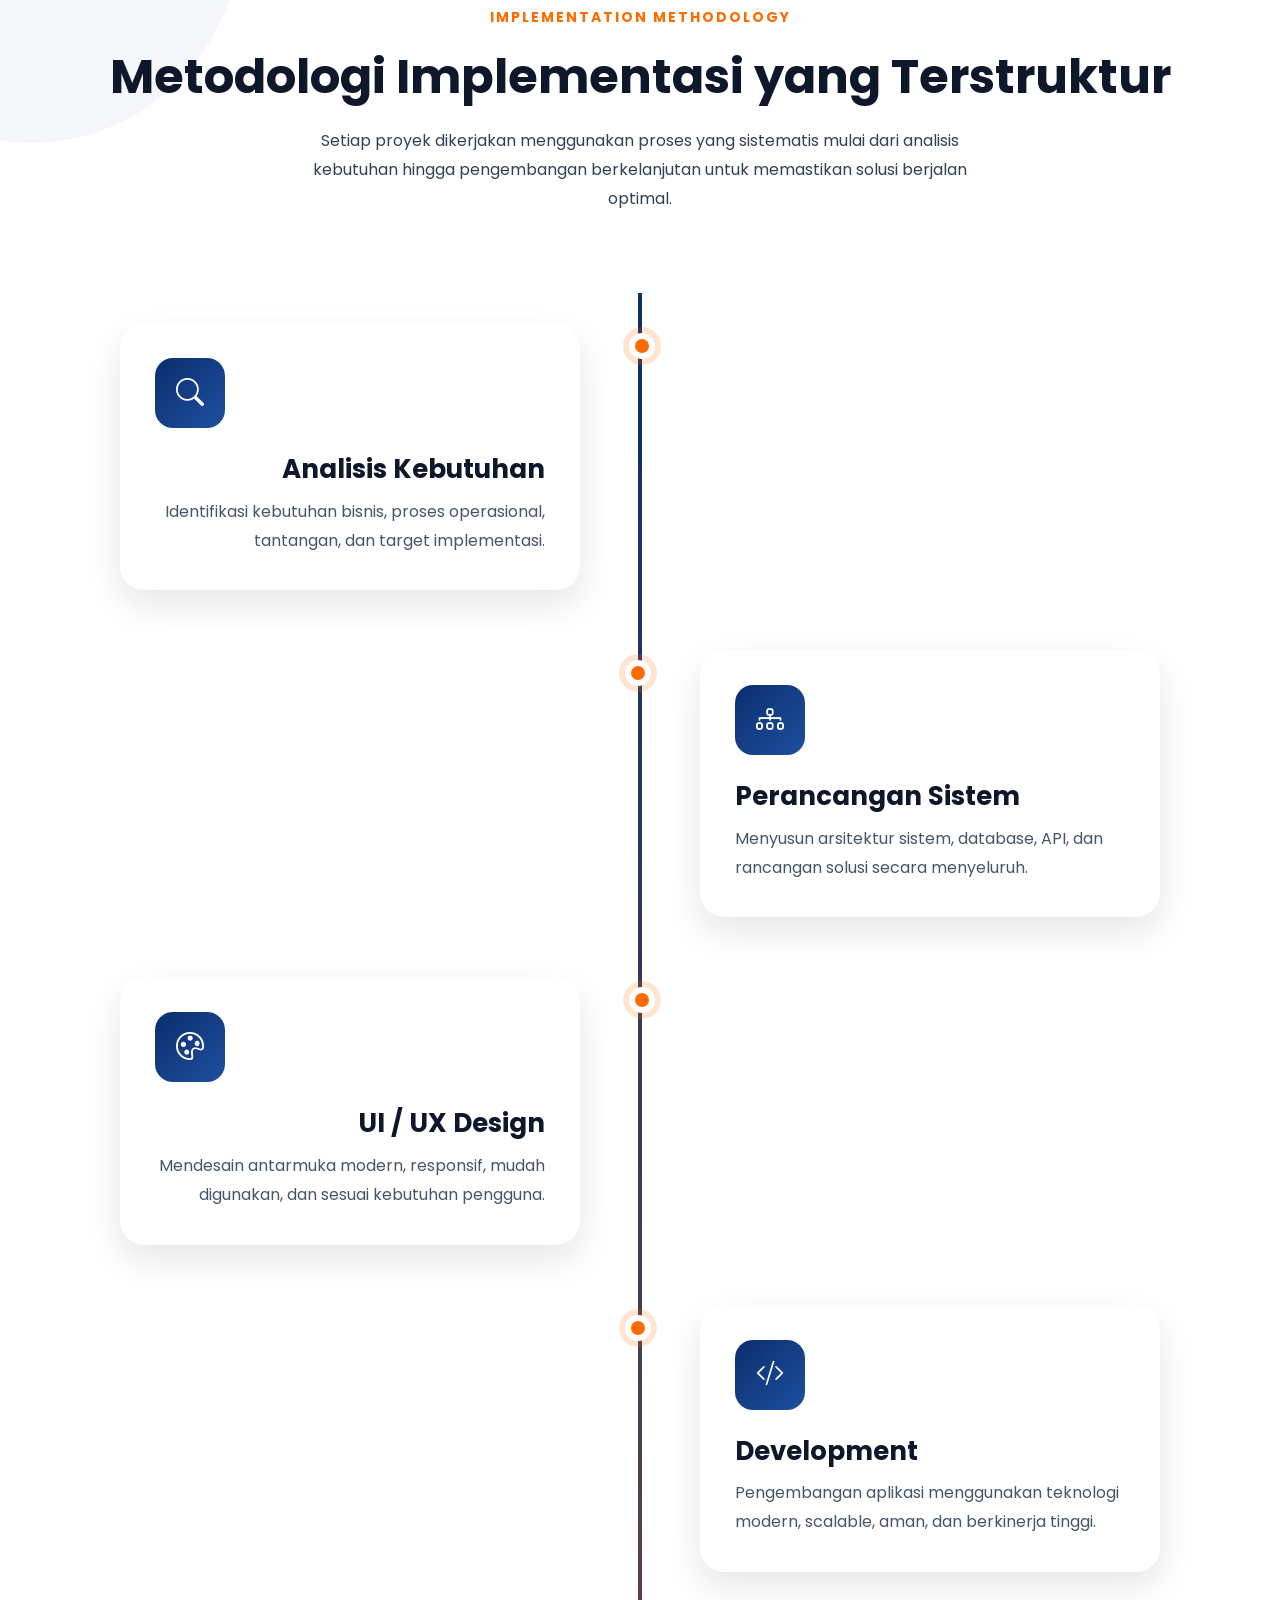
==== commit 4f491b87: "delete list navbar contact menu" ====
--- a/index.html
+++ b/index.html
@@ -116,7 +116,7 @@
 
                 <li><a href="legal.html">Legalitas</a></li>
 
-                <li><a href="contact.html">Kontak</a></li>
+               
 
             </ul>
 
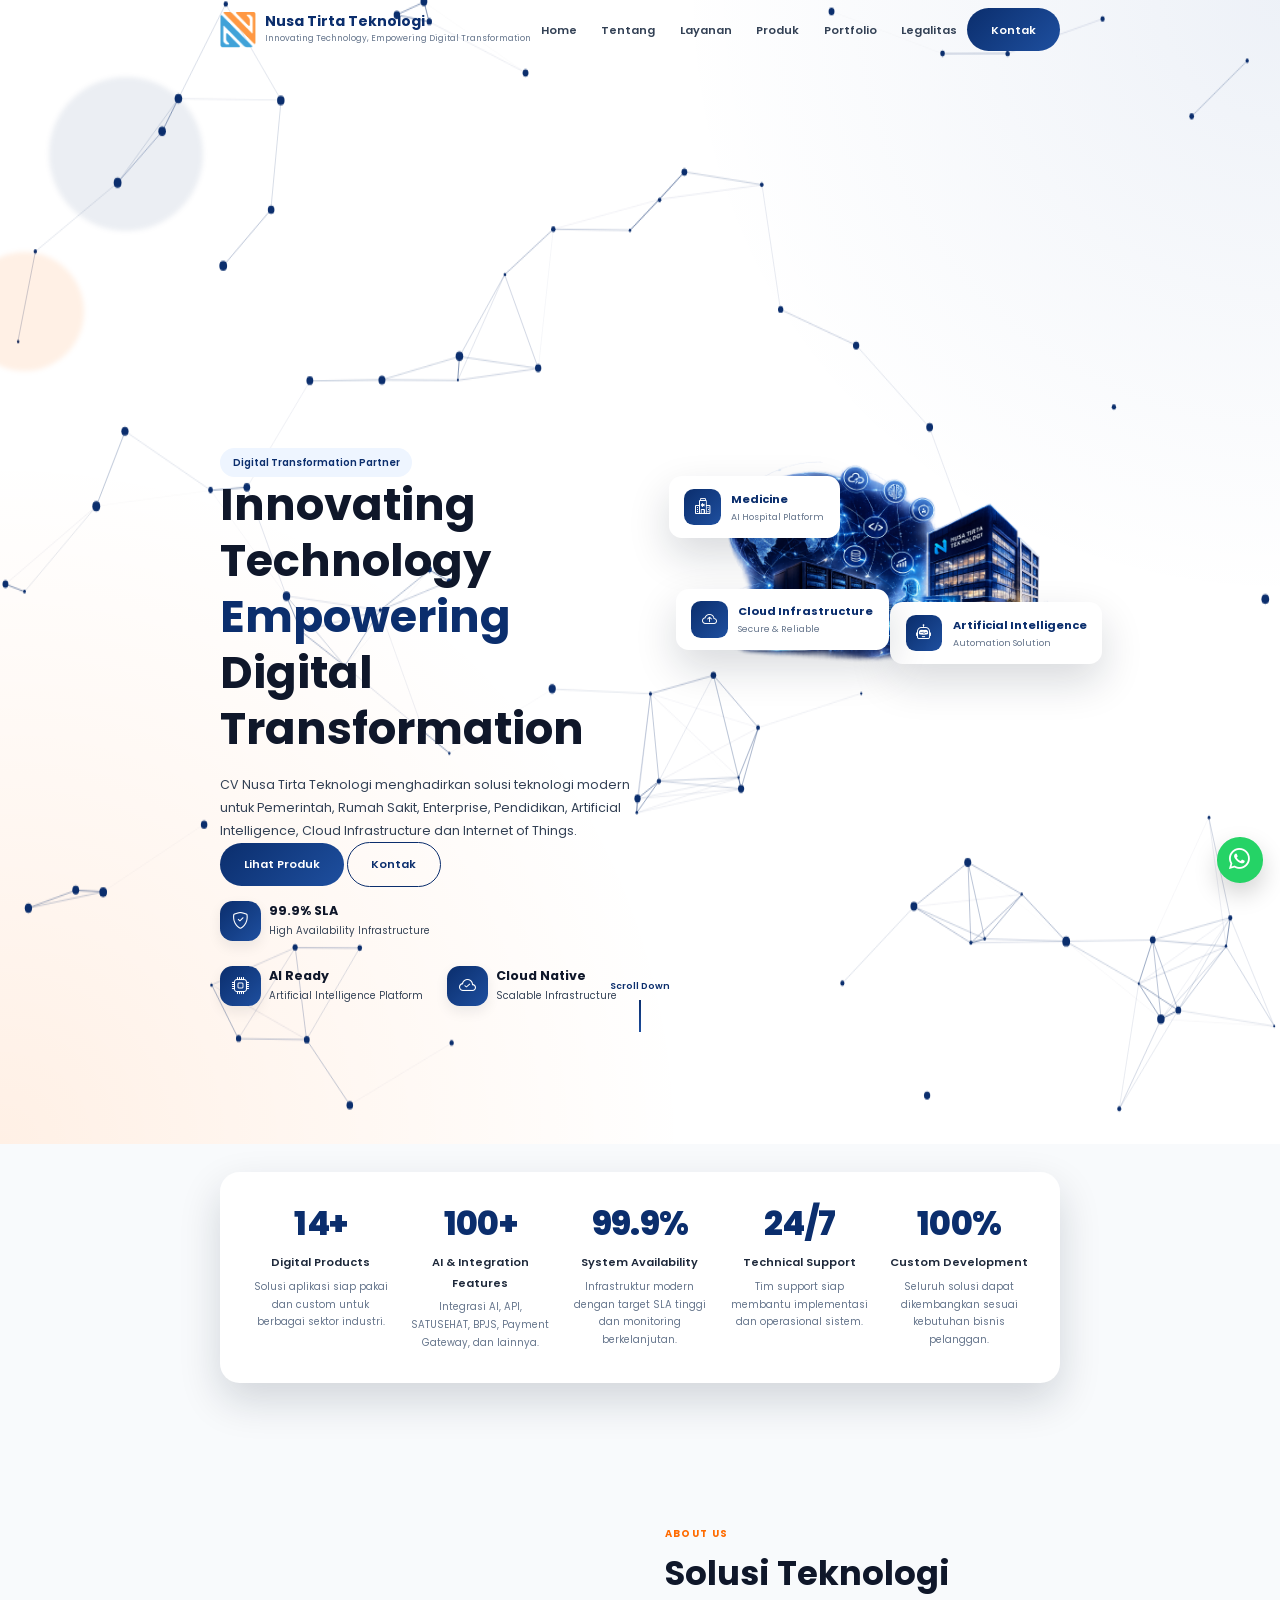
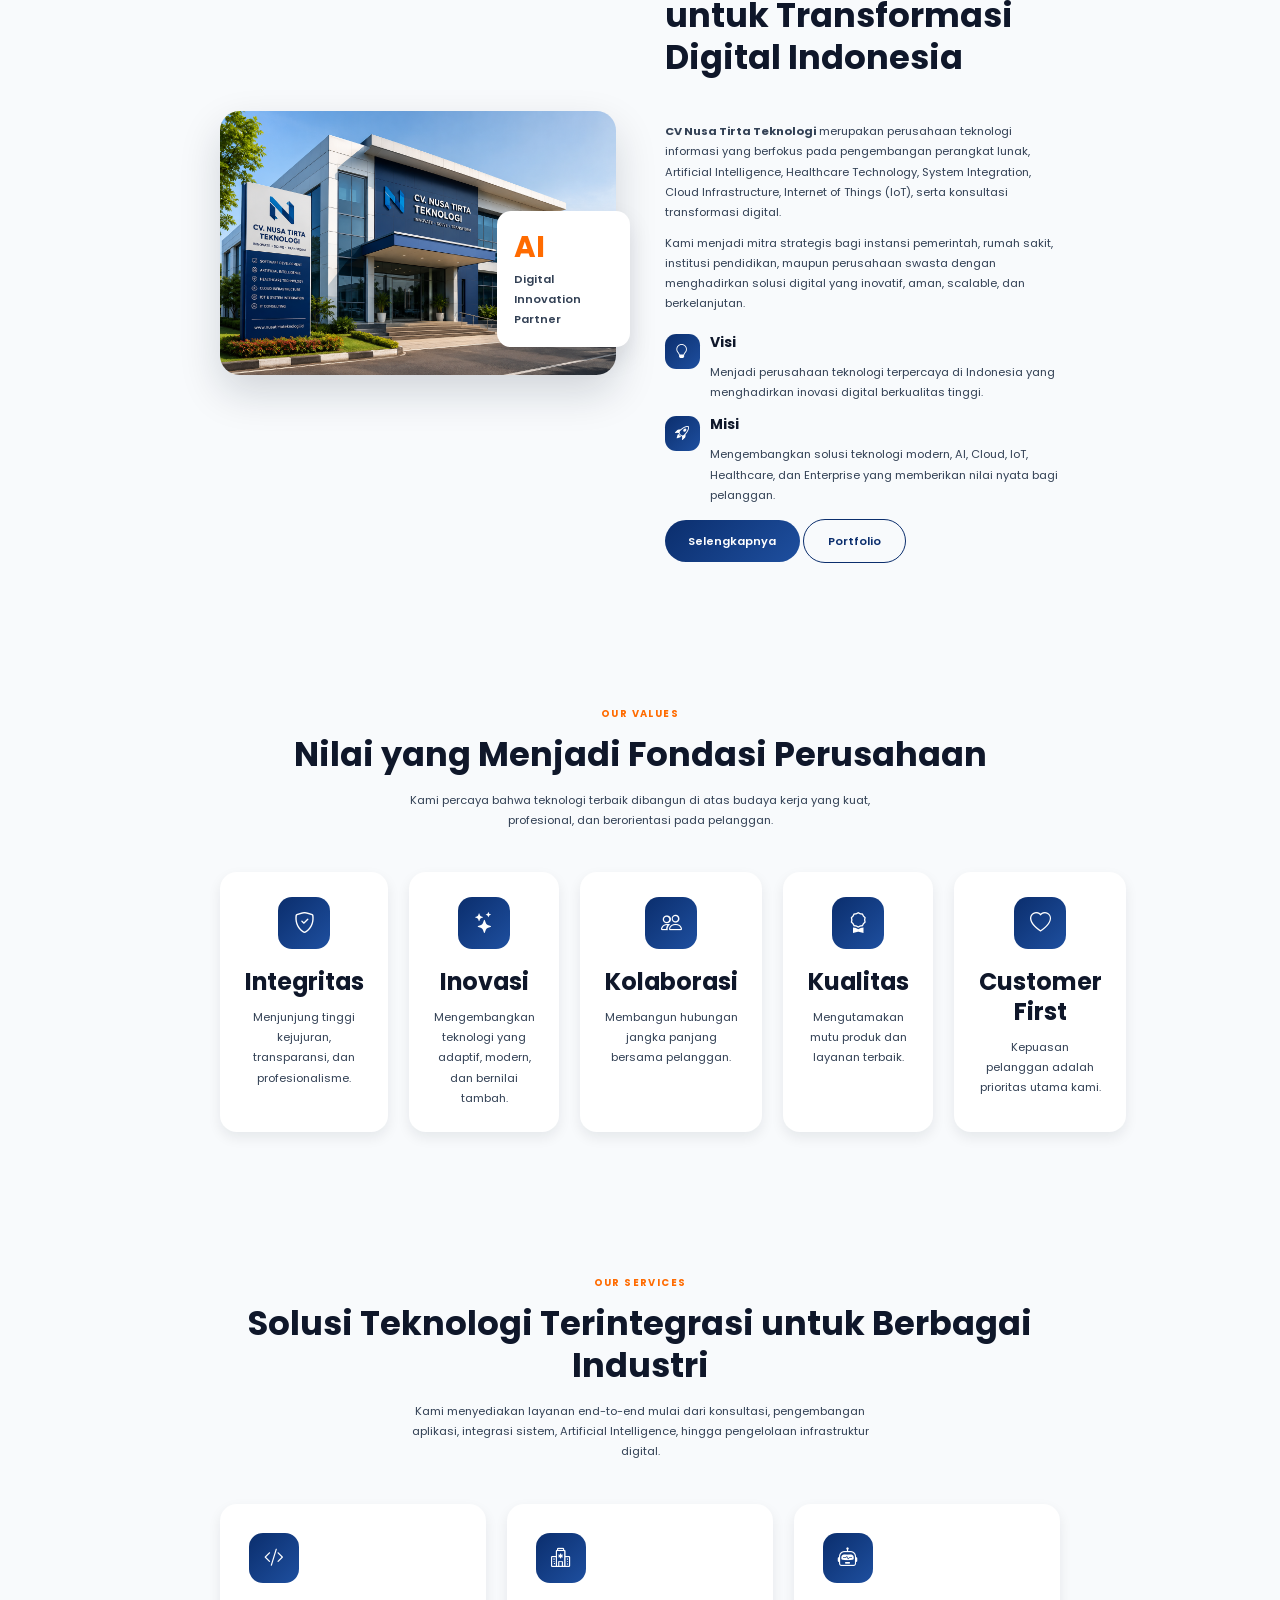
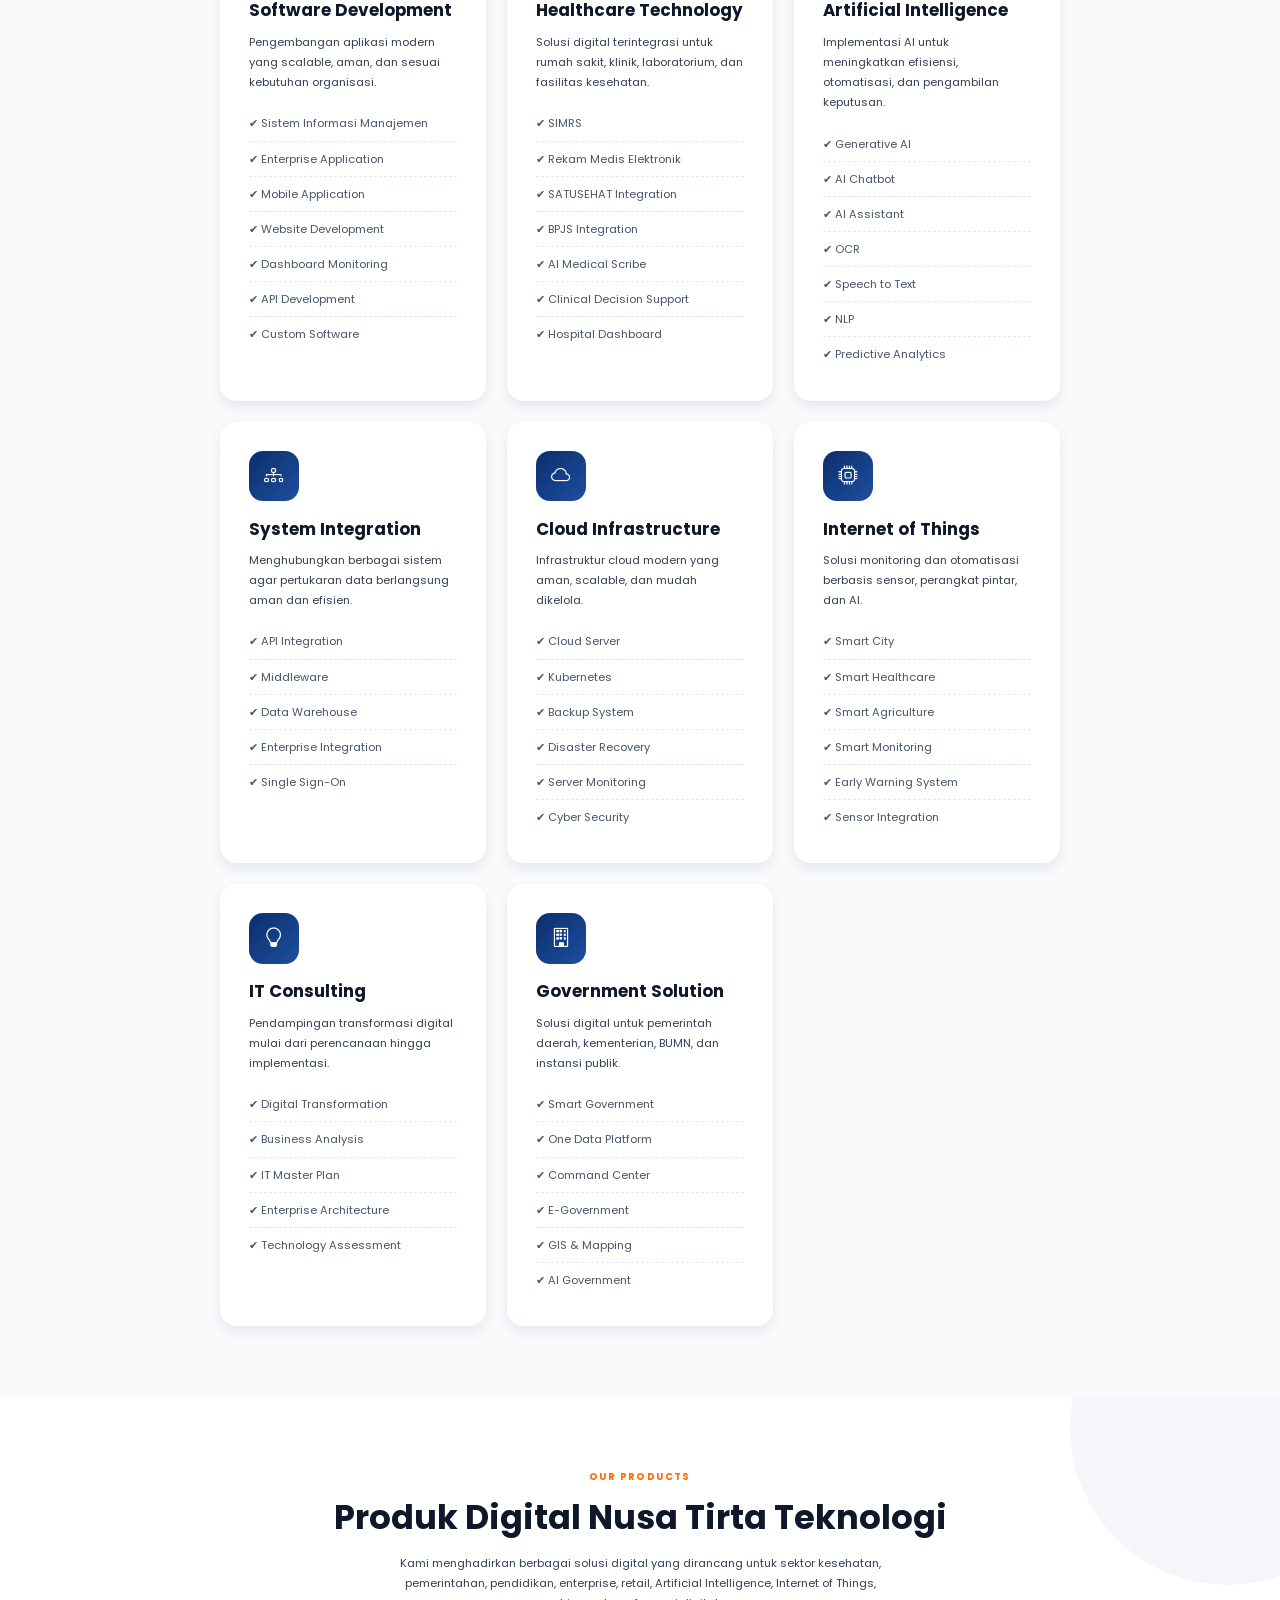
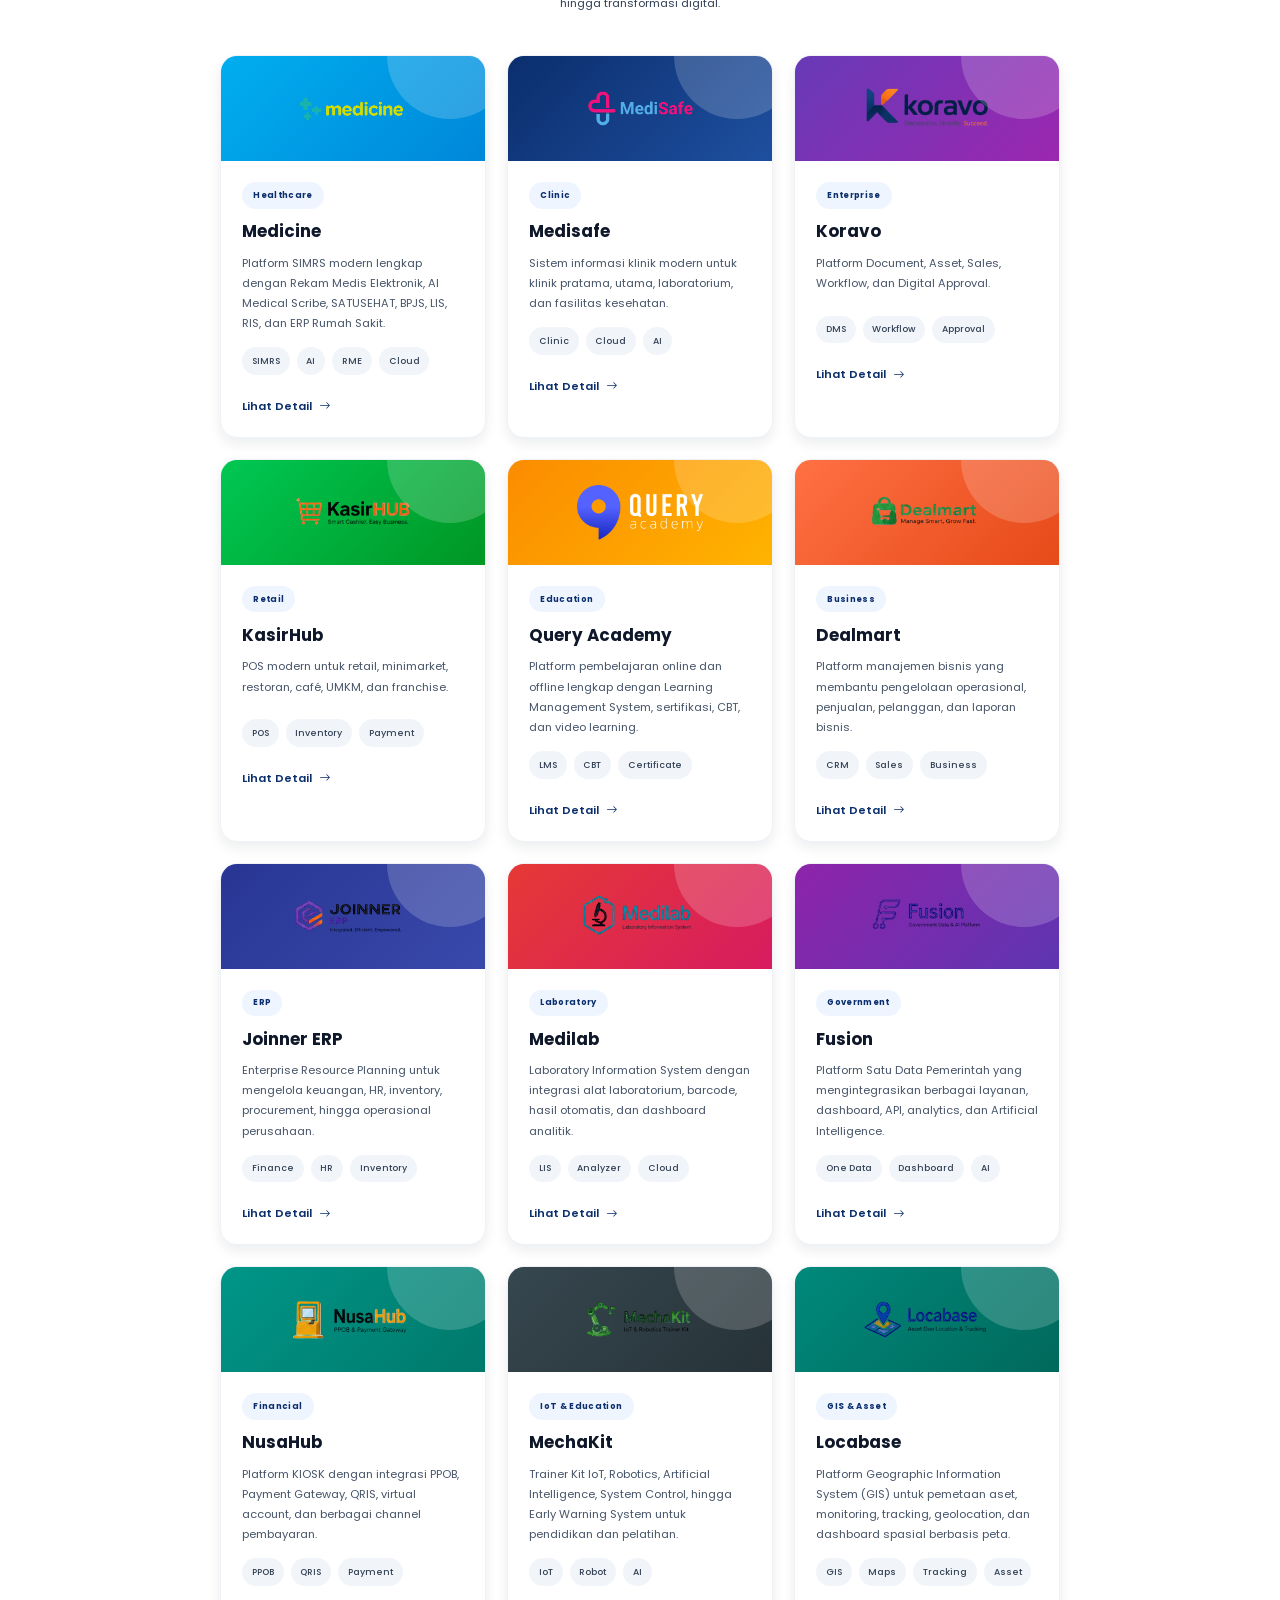
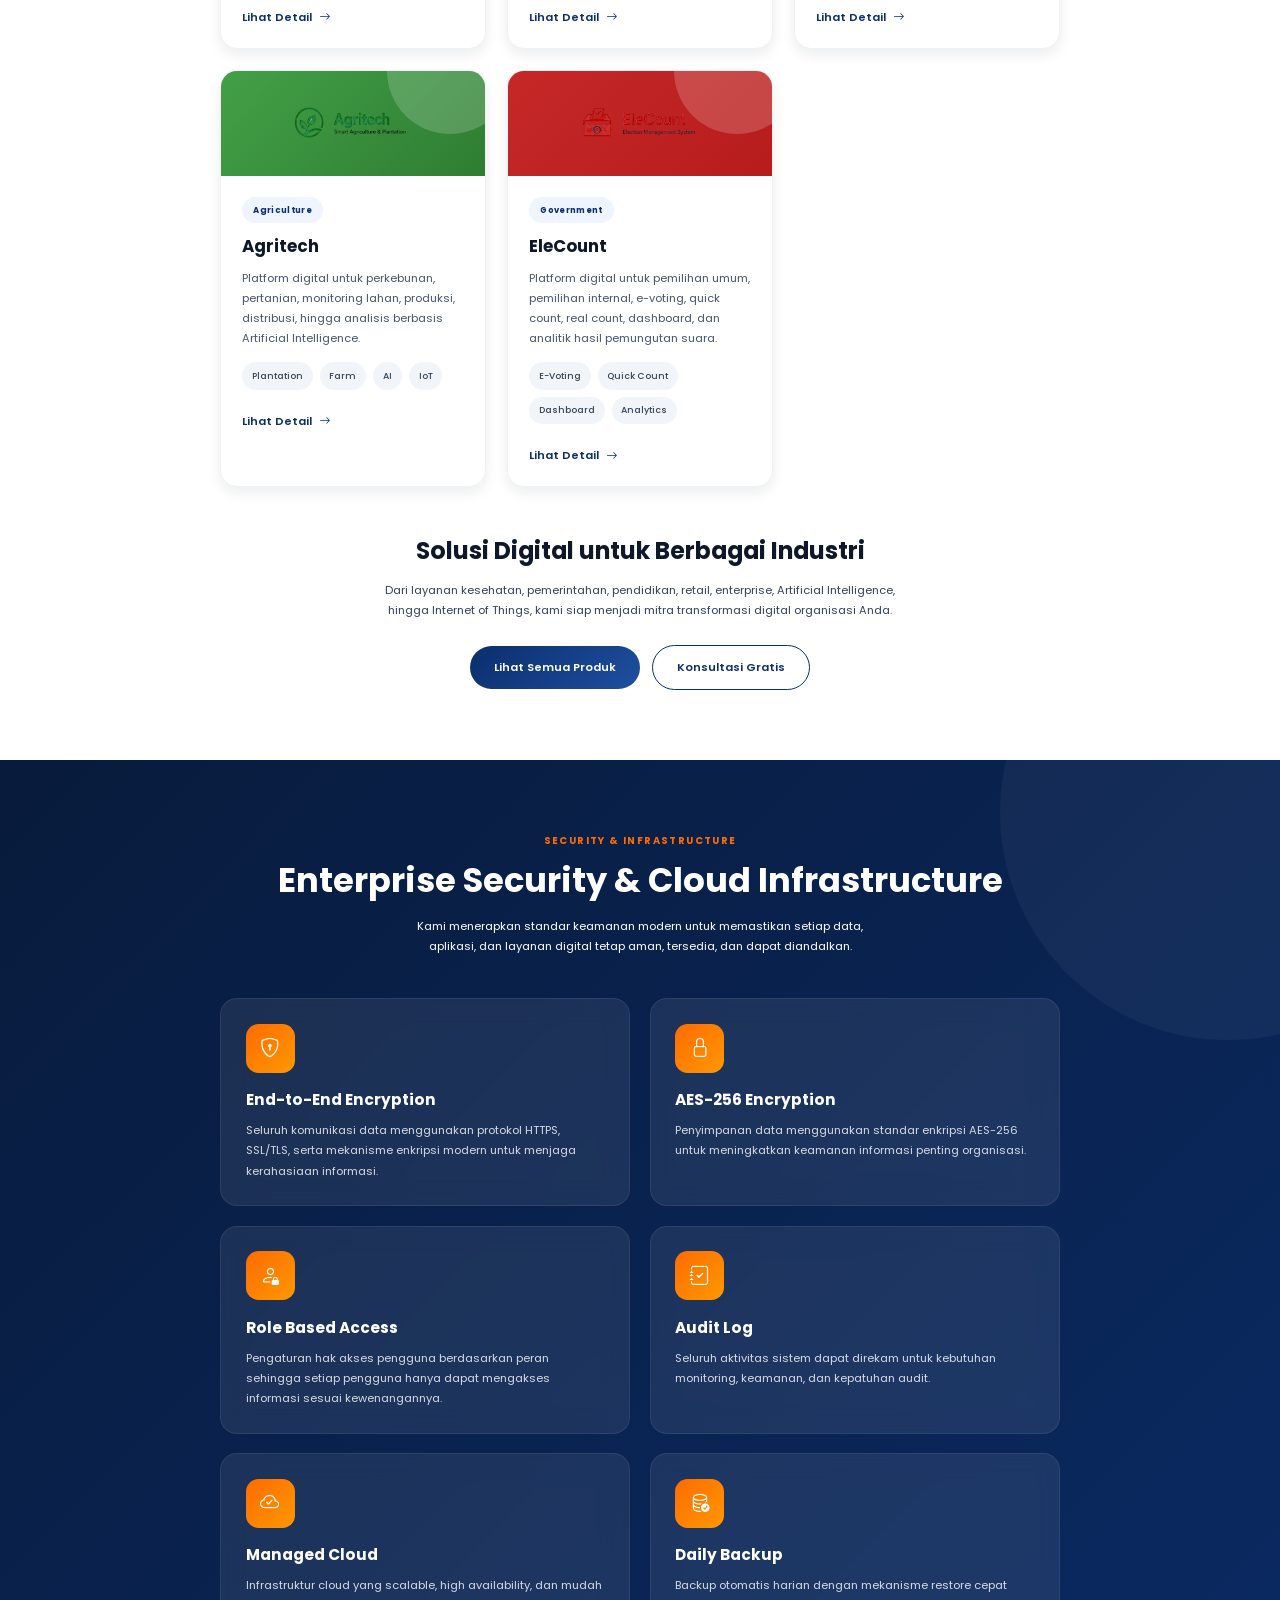
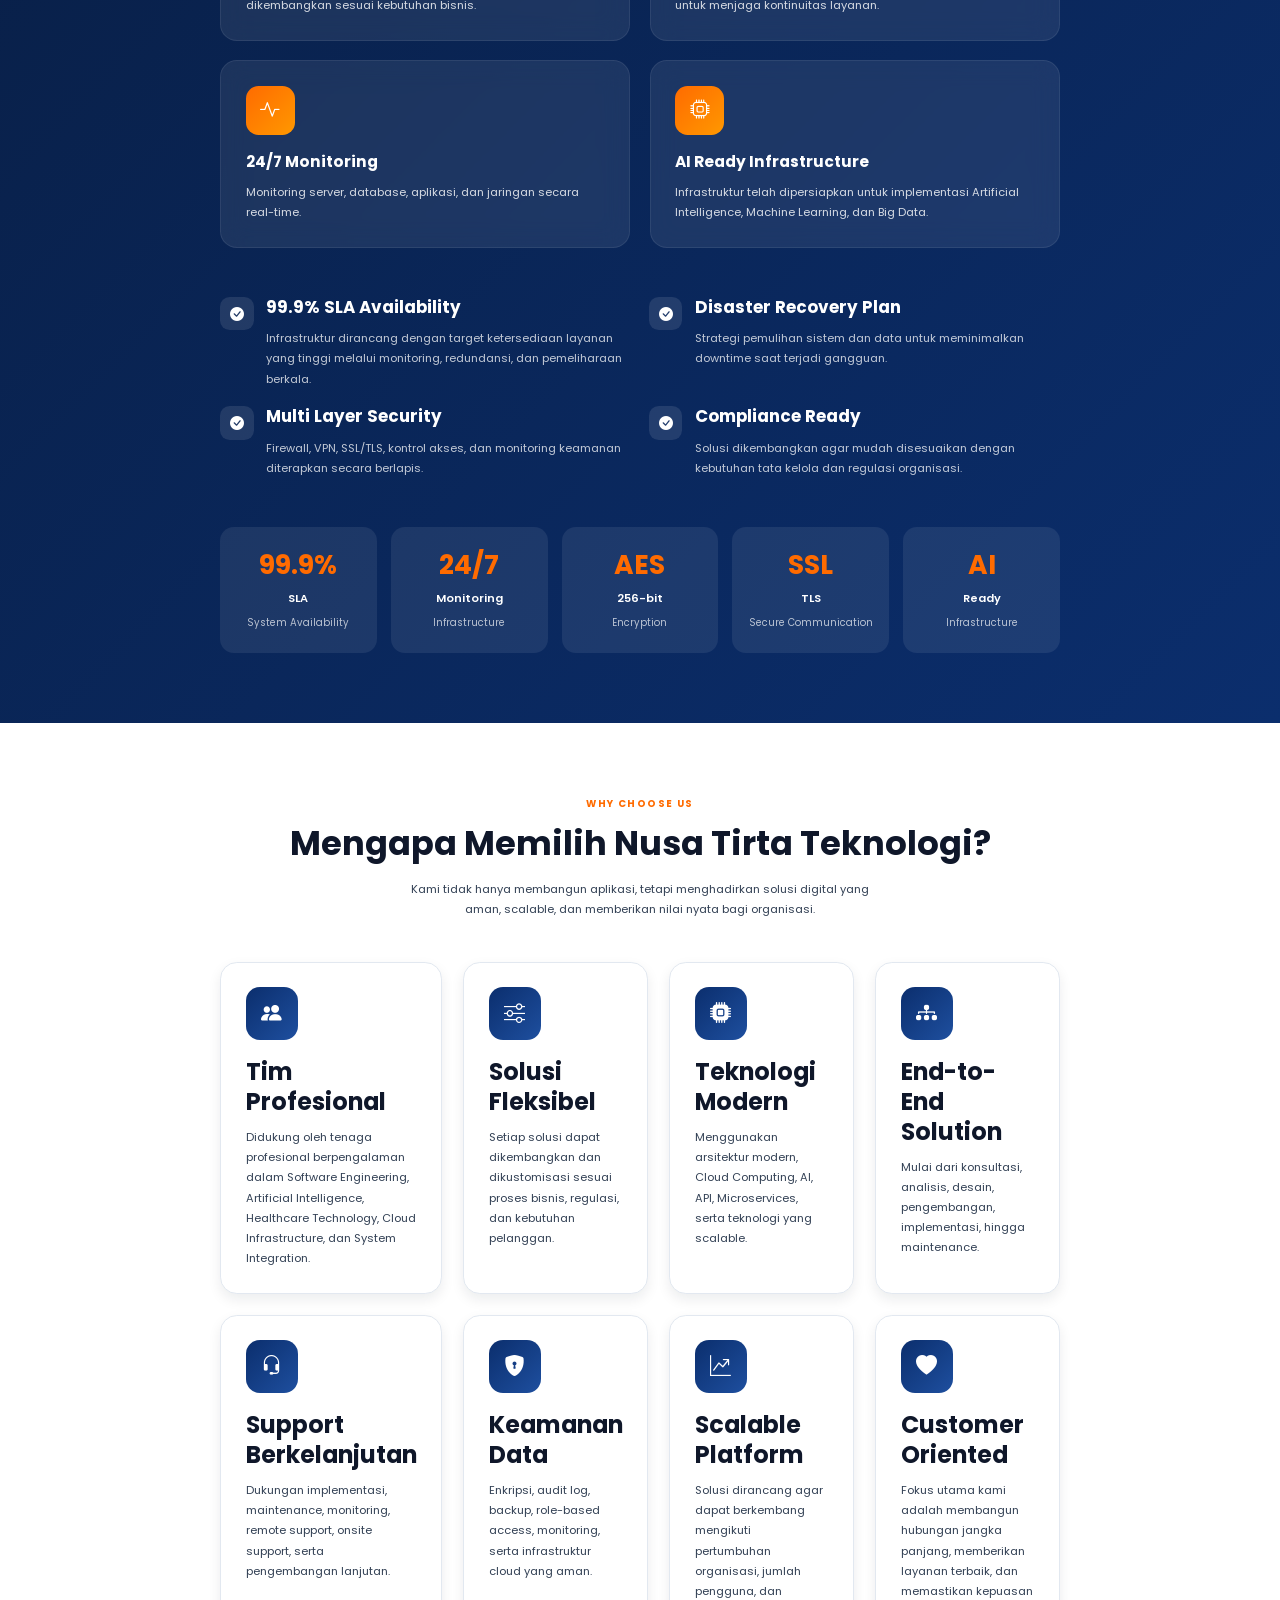
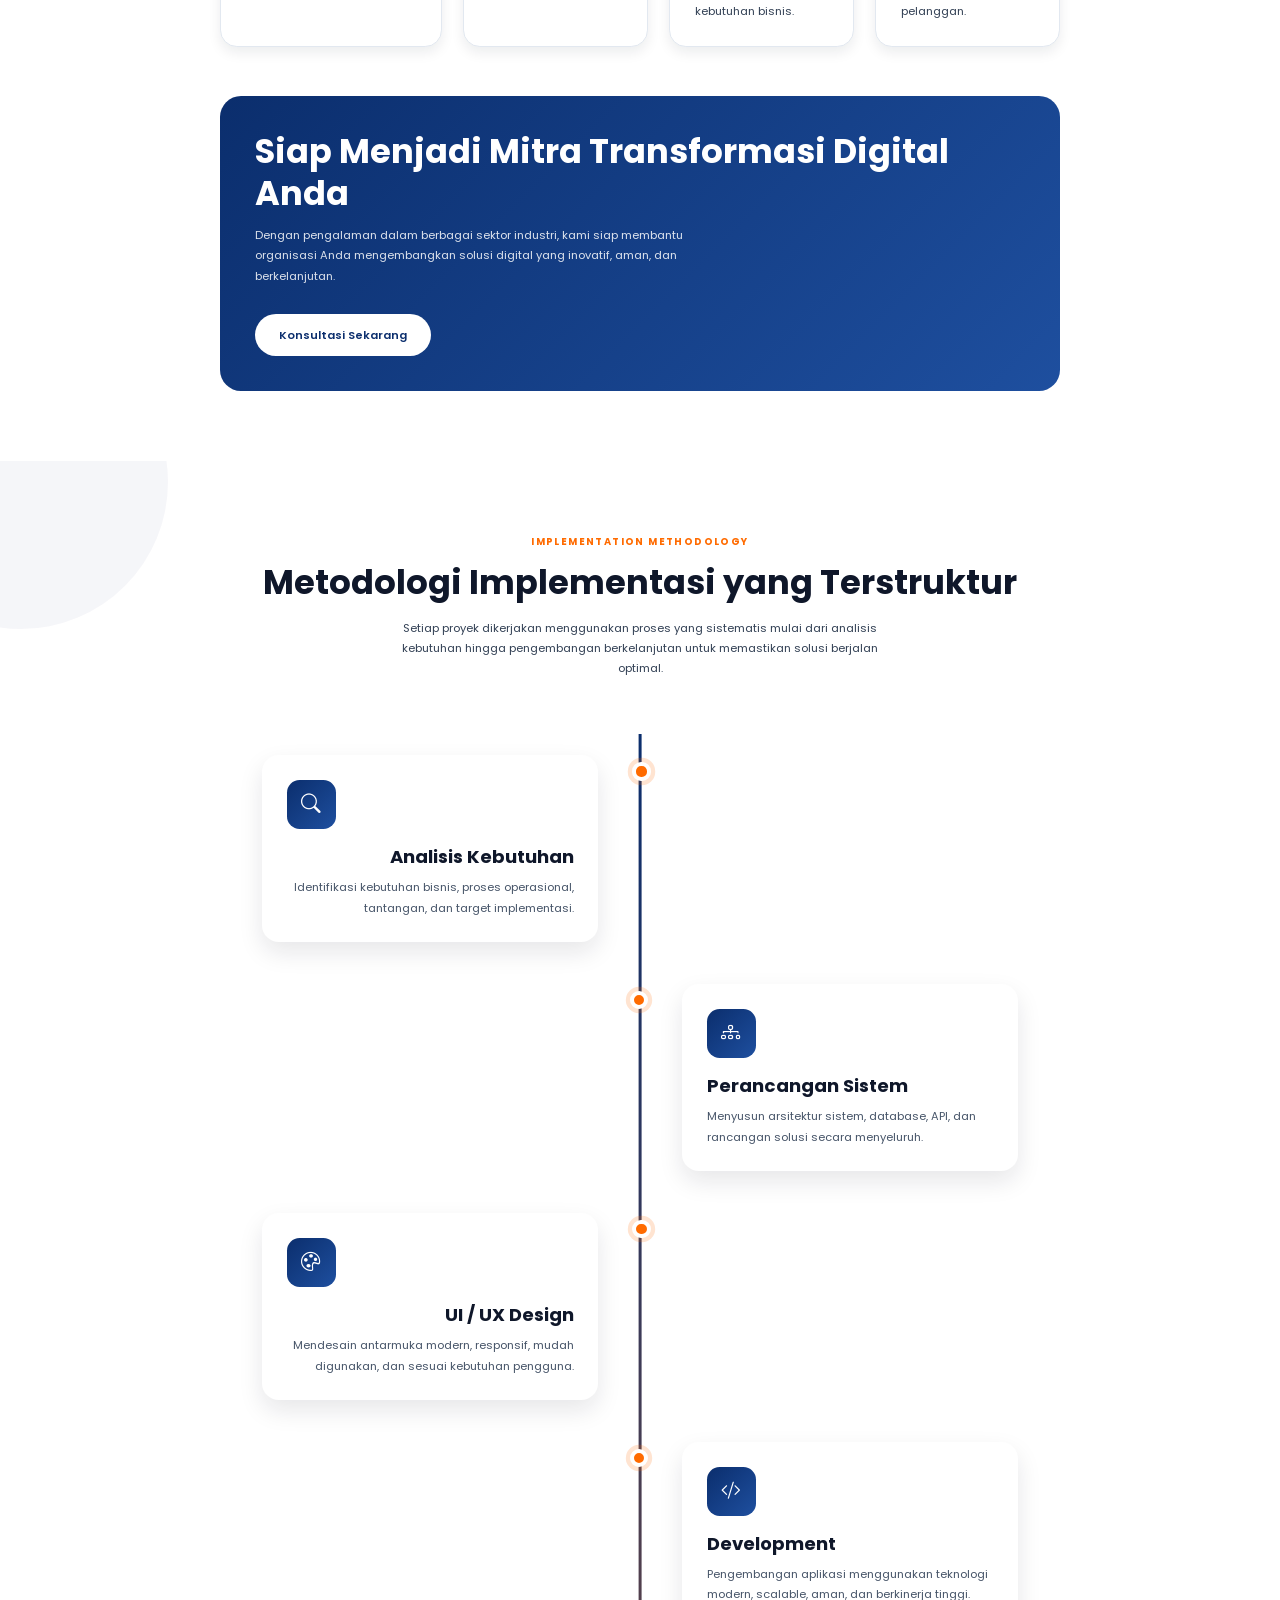
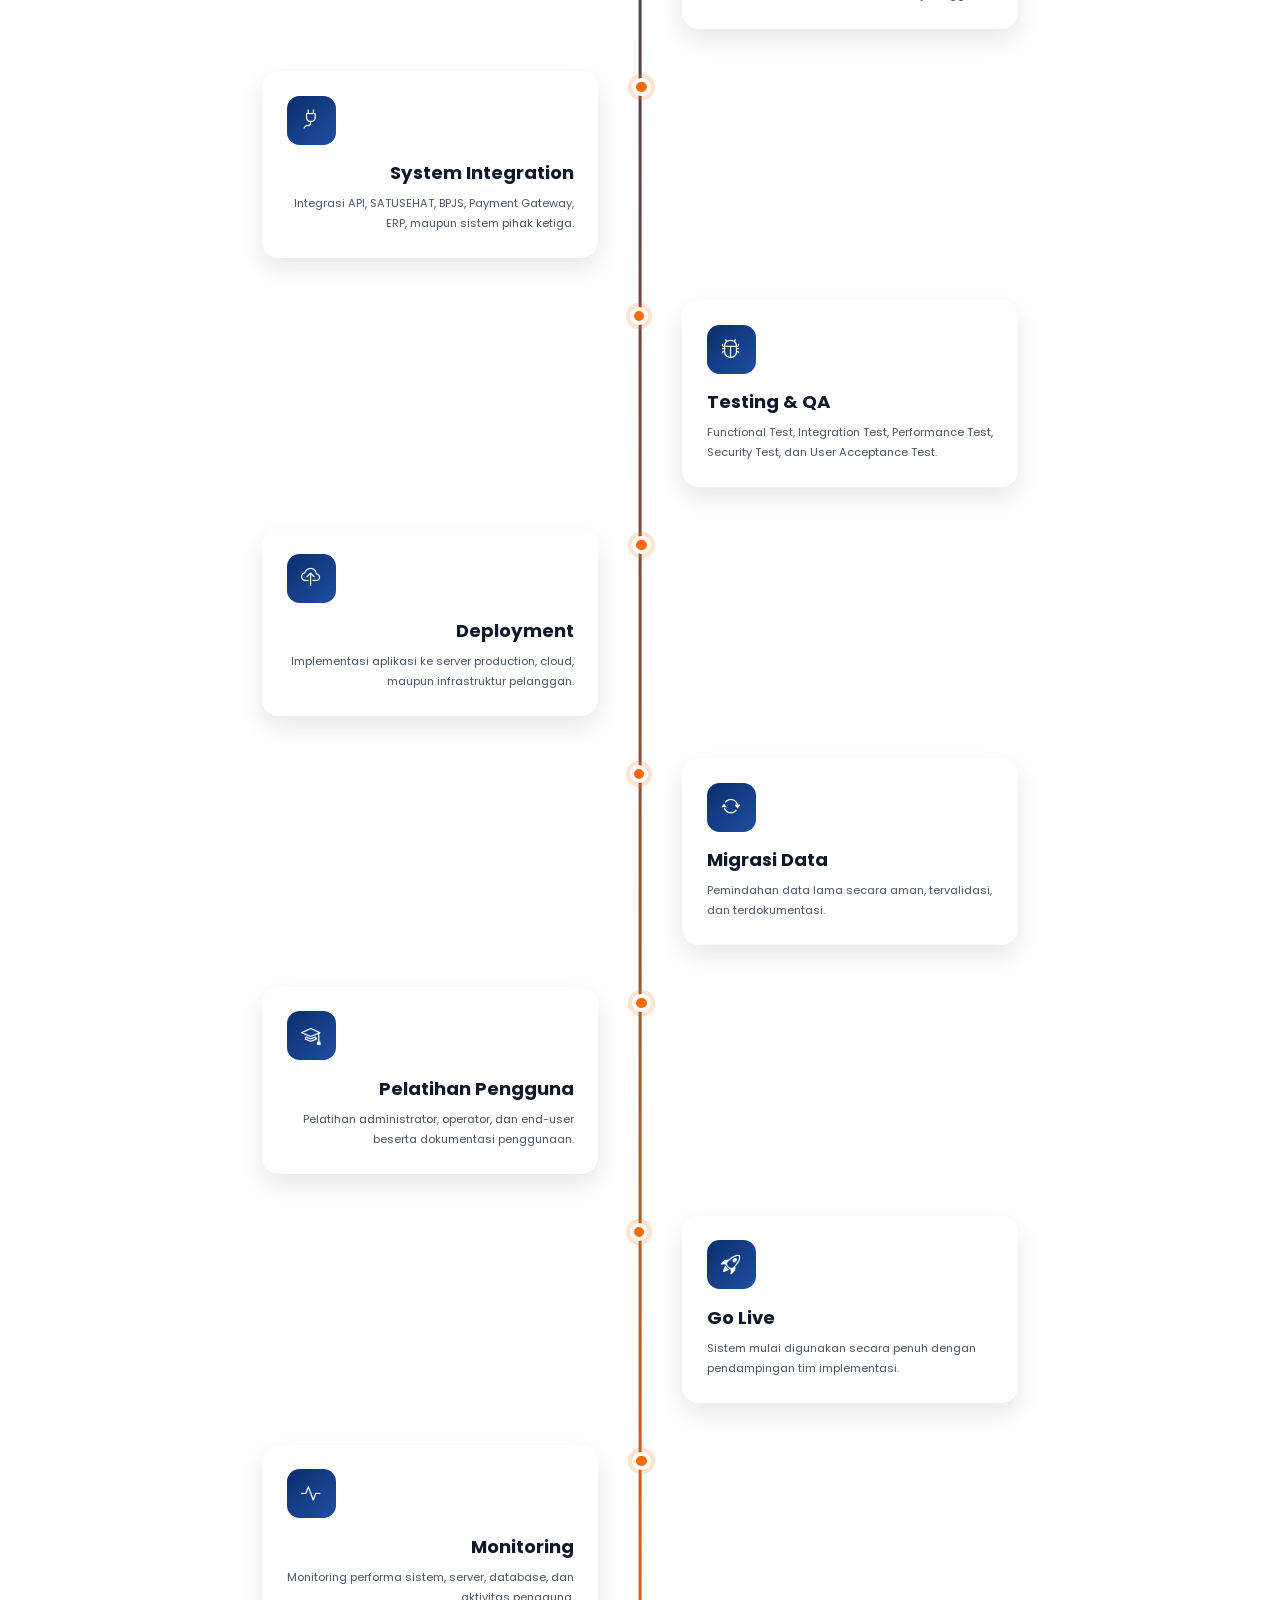
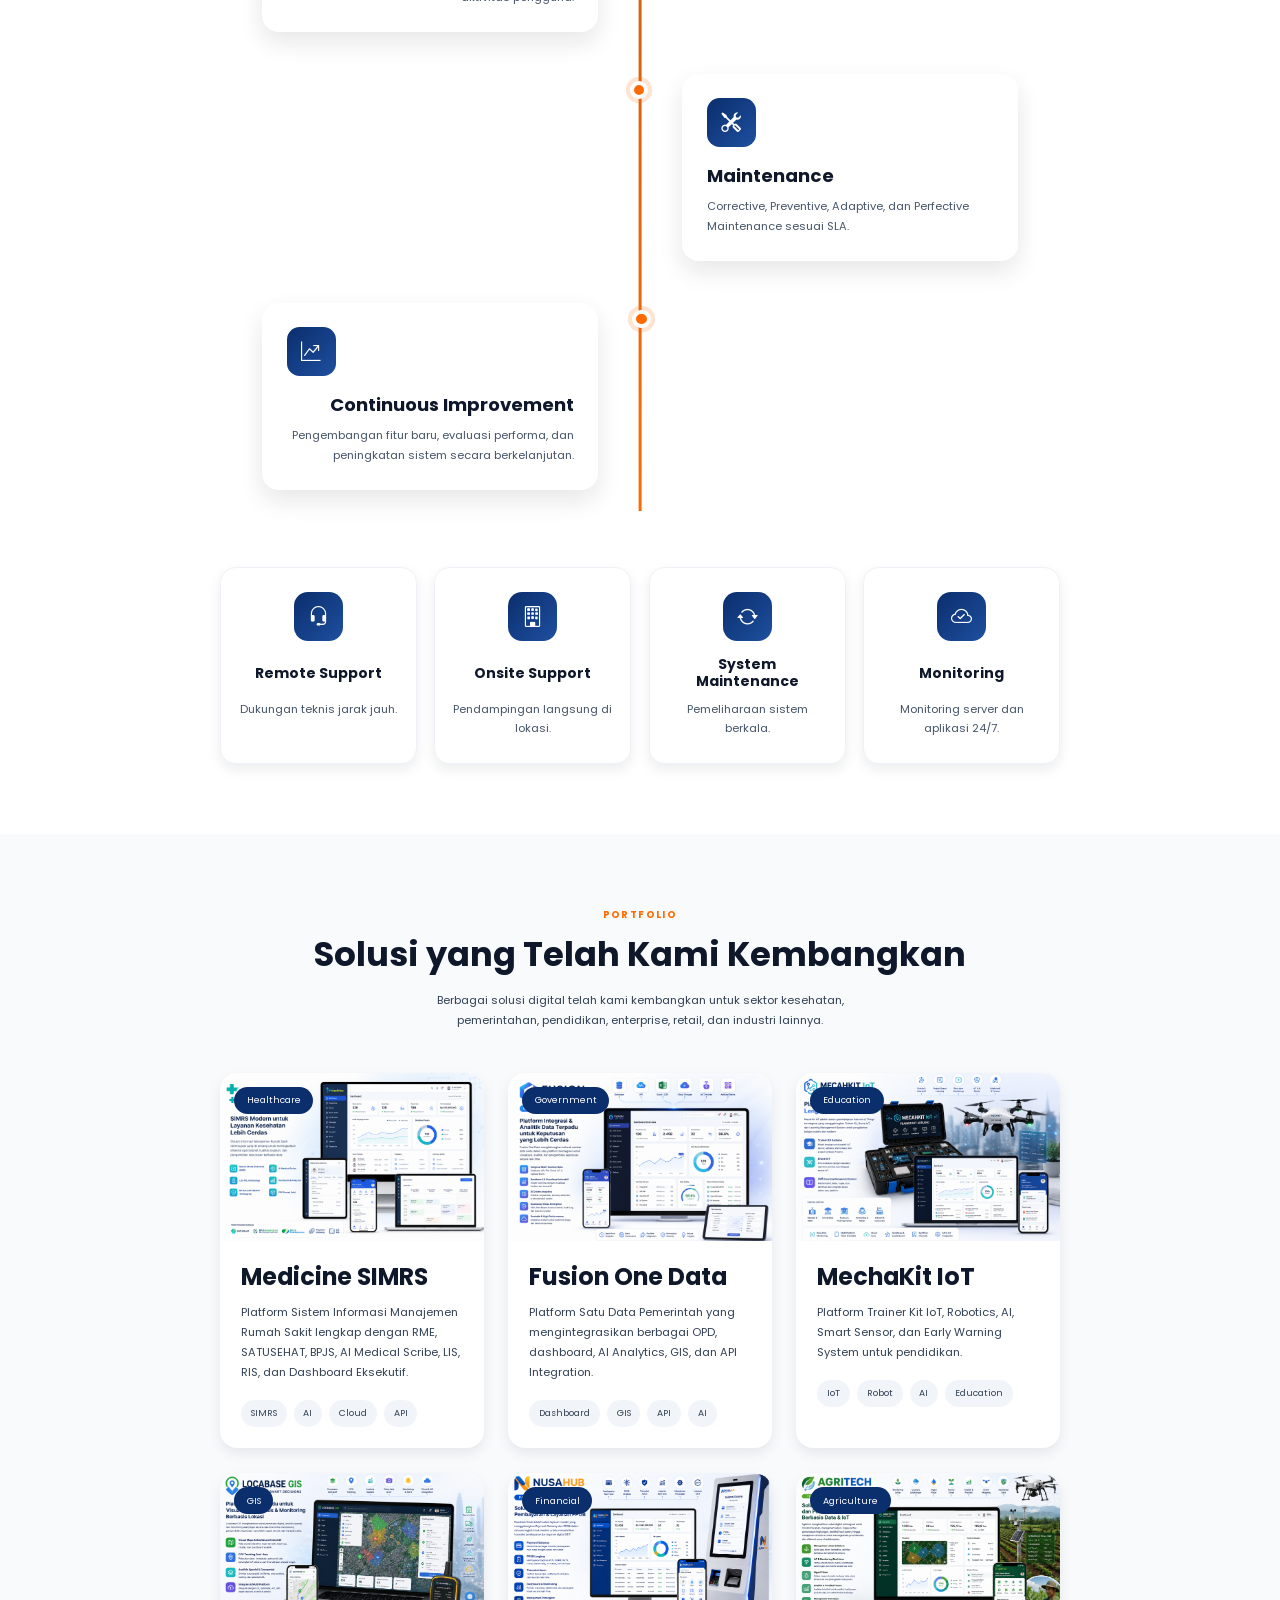
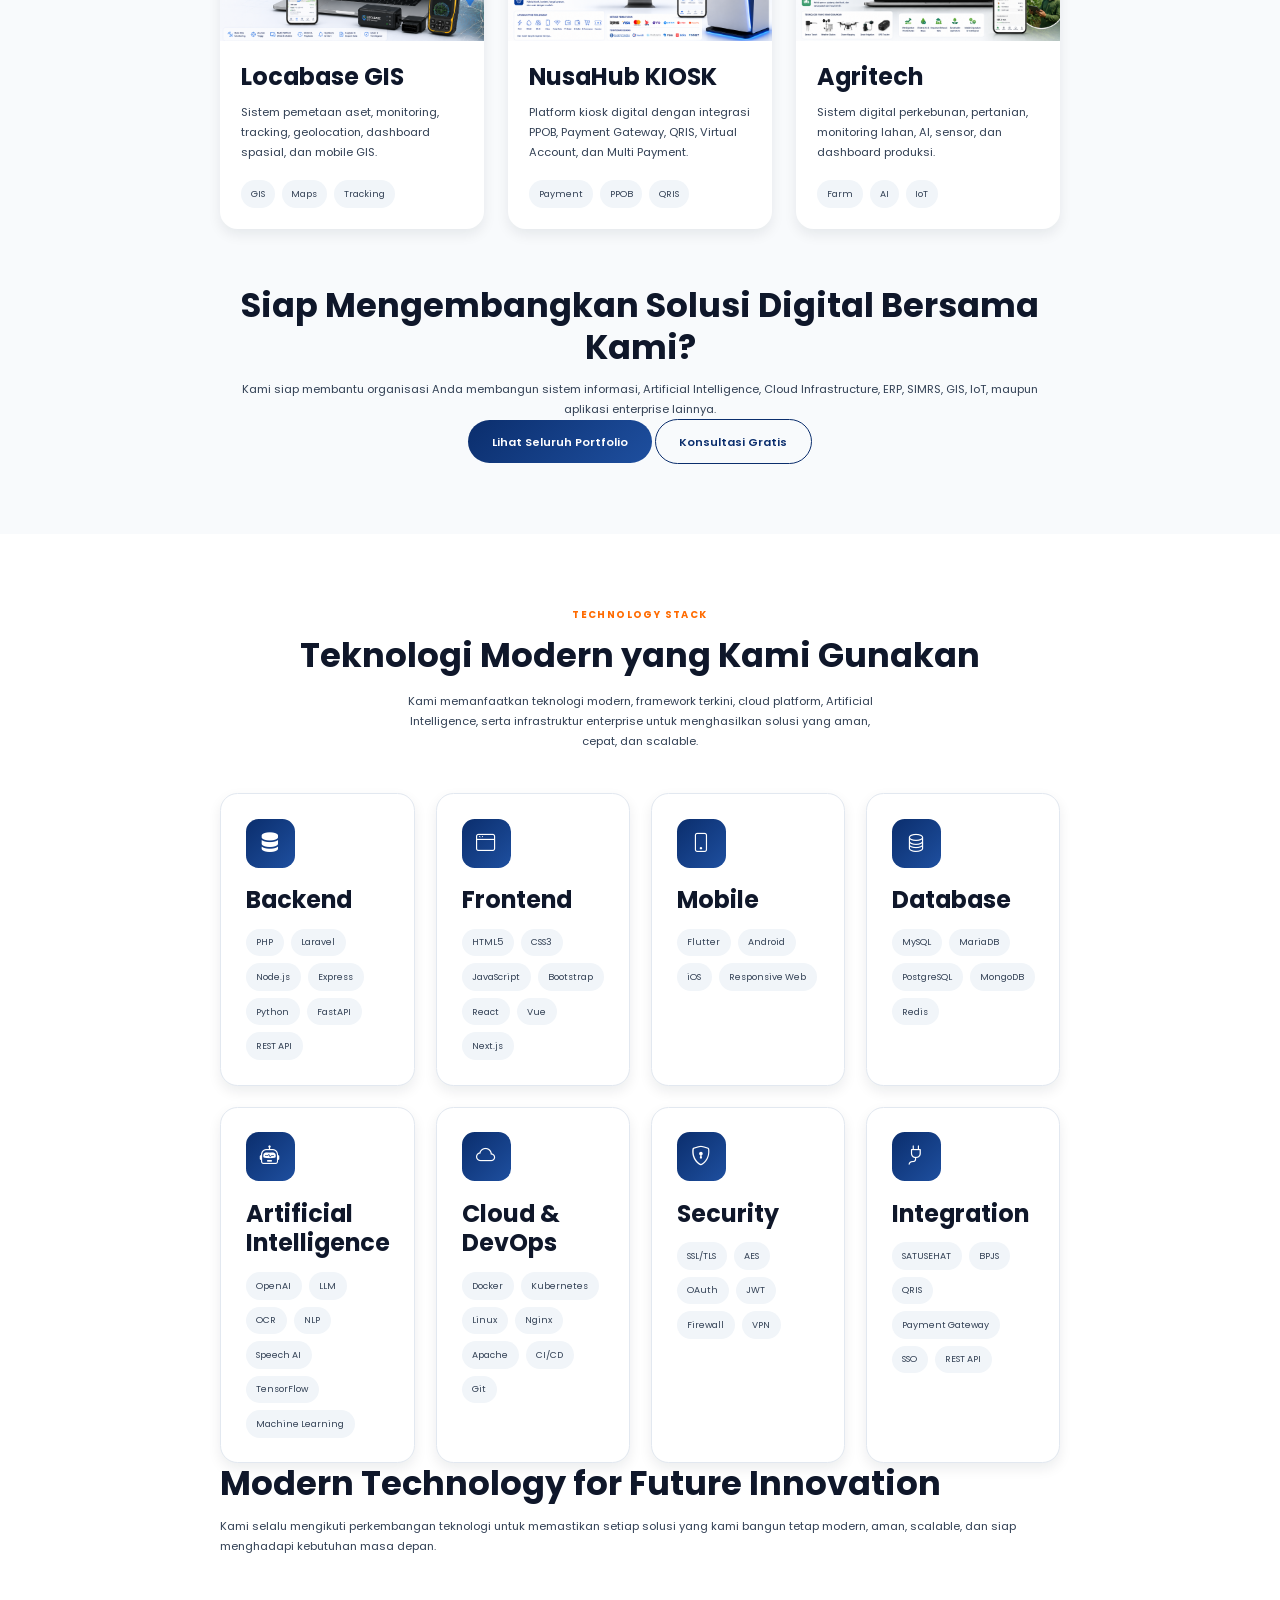
==== commit 43703dfa: "fix:changes hubungi kami" ====
--- a/index.html
+++ b/index.html
@@ -126,7 +126,7 @@
                     href="contact.html"
                     class="btn btn-primary">
 
-                    Hubungi Kami
+                    Kontak
 
                 </a>
 
@@ -208,7 +208,7 @@
                         href="contact.html"
                         class="btn btn-outline">
 
-                        Hubungi Kami
+                        Kontak
 
                     </a>
 
@@ -4115,7 +4115,7 @@
 
                         class="btn btn-light">
 
-                        Hubungi Kami
+                        Kontak
 
                         </a>
 
@@ -4272,7 +4272,7 @@
 
                         <a href="contact.html">
 
-                            Hubungi Kami
+                            Kontak
 
                         </a>
 
--- a/assets/css/variables.css
+++ b/assets/css/variables.css
@@ -146,7 +146,7 @@
         CONTAINER
     ====================================== */
 
-    --container-width:1320px;
+    --container-width:1240px;
     --container-padding:20px;
 
     /* =====================================
@@ -173,4 +173,11 @@
     --z-dropdown:100;
     --z-fixed:50;
 
+    
+
+}
+
+
+body{
+    zoom:70%;
 }
--- a/assets/css/responsive.css
+++ b/assets/css/responsive.css
@@ -1,18 +1,24 @@
 /* =====================================================
     RESPONSIVE
 ====================================================== */
-
+.container{
+
+    width:100%;
+
+    max-width:var(--container-width);
+
+    margin:auto;
+
+    padding:0 var(--container-padding);
+
+}
 /* ==========================================
     Large Desktop
 ========================================== */
 
 @media (max-width:1400px){
 
-.container{
-
-    max-width:1200px;
-
-}
+
 
 .products-grid{
 
@@ -32,7 +38,7 @@
     Laptop
 ========================================== */
 
-@media (max-width:1200px){
+@media (max-width:1024px){
 
 h1{
 
@@ -645,4 +651,14 @@
 
     }
 
-}+}
+
+@media (min-width:1600px){
+
+    .container{
+
+        max-width:1180px;
+
+    }
+
+}
